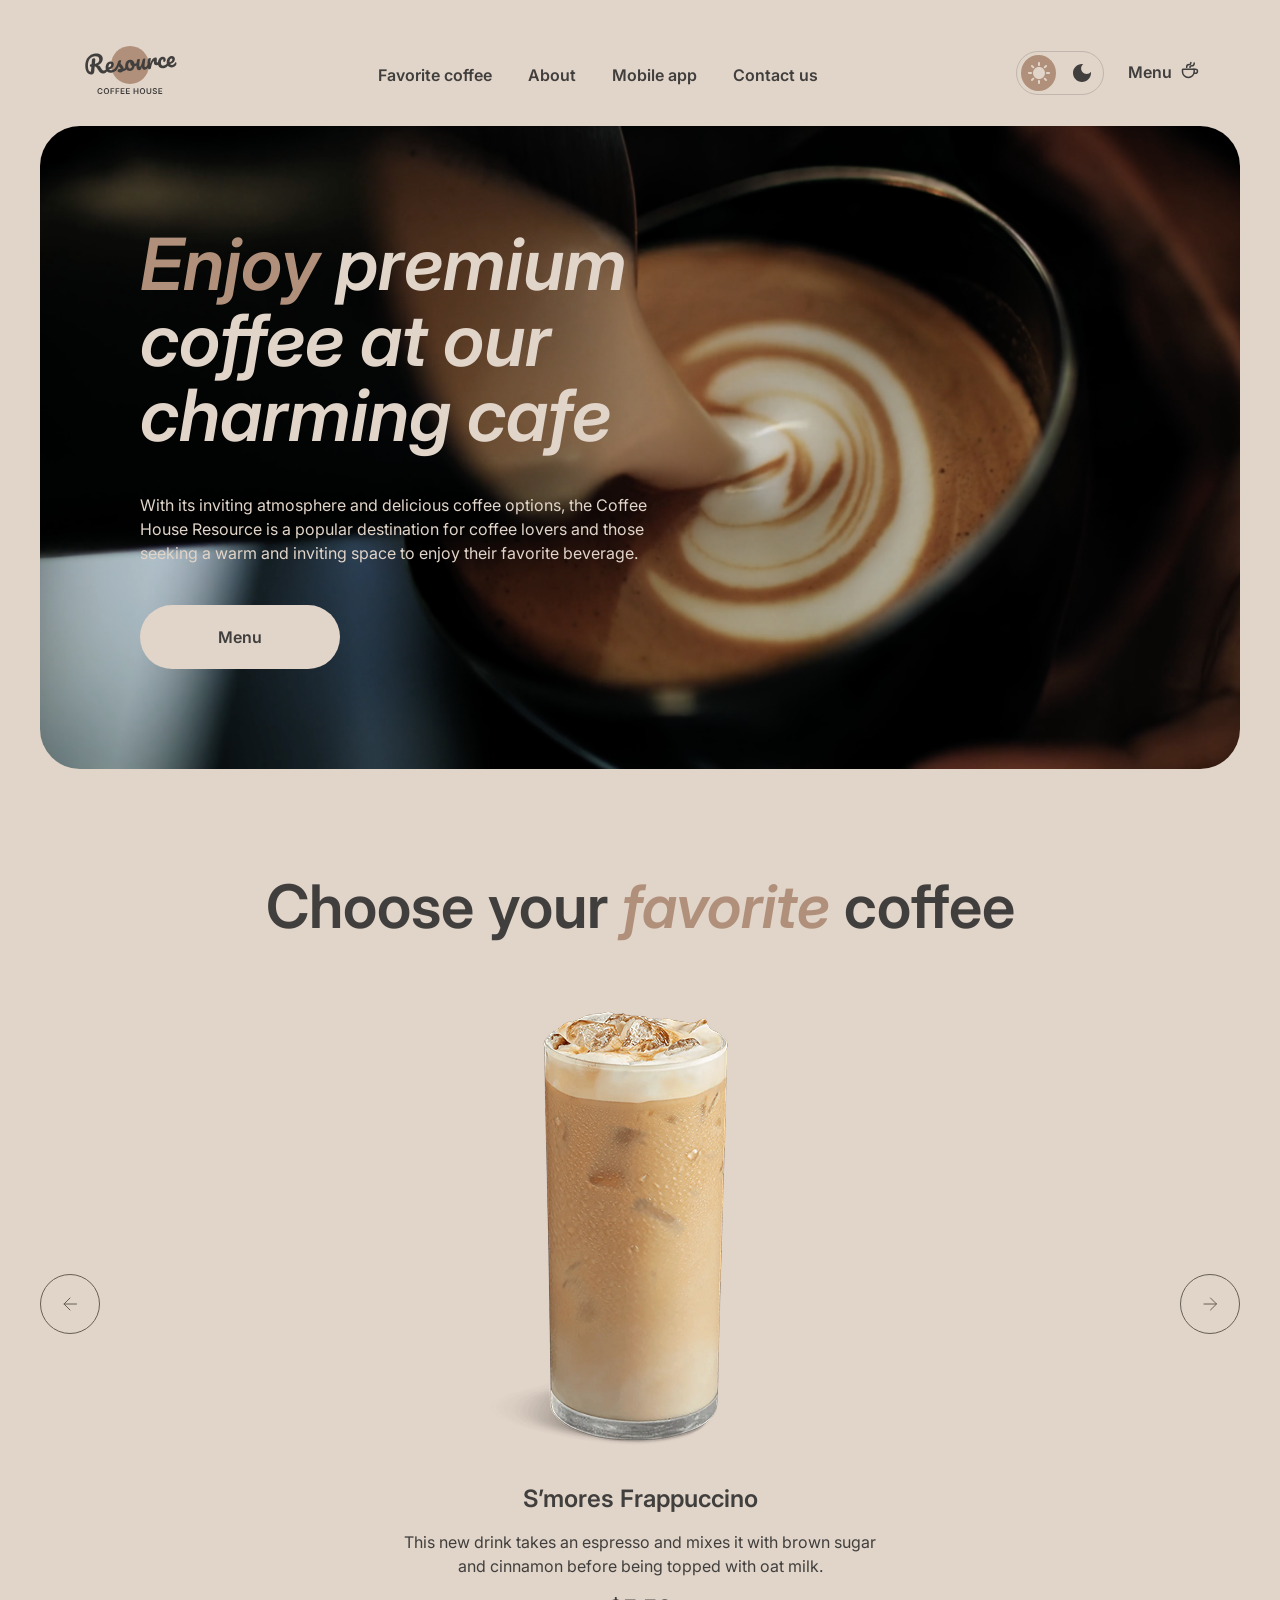
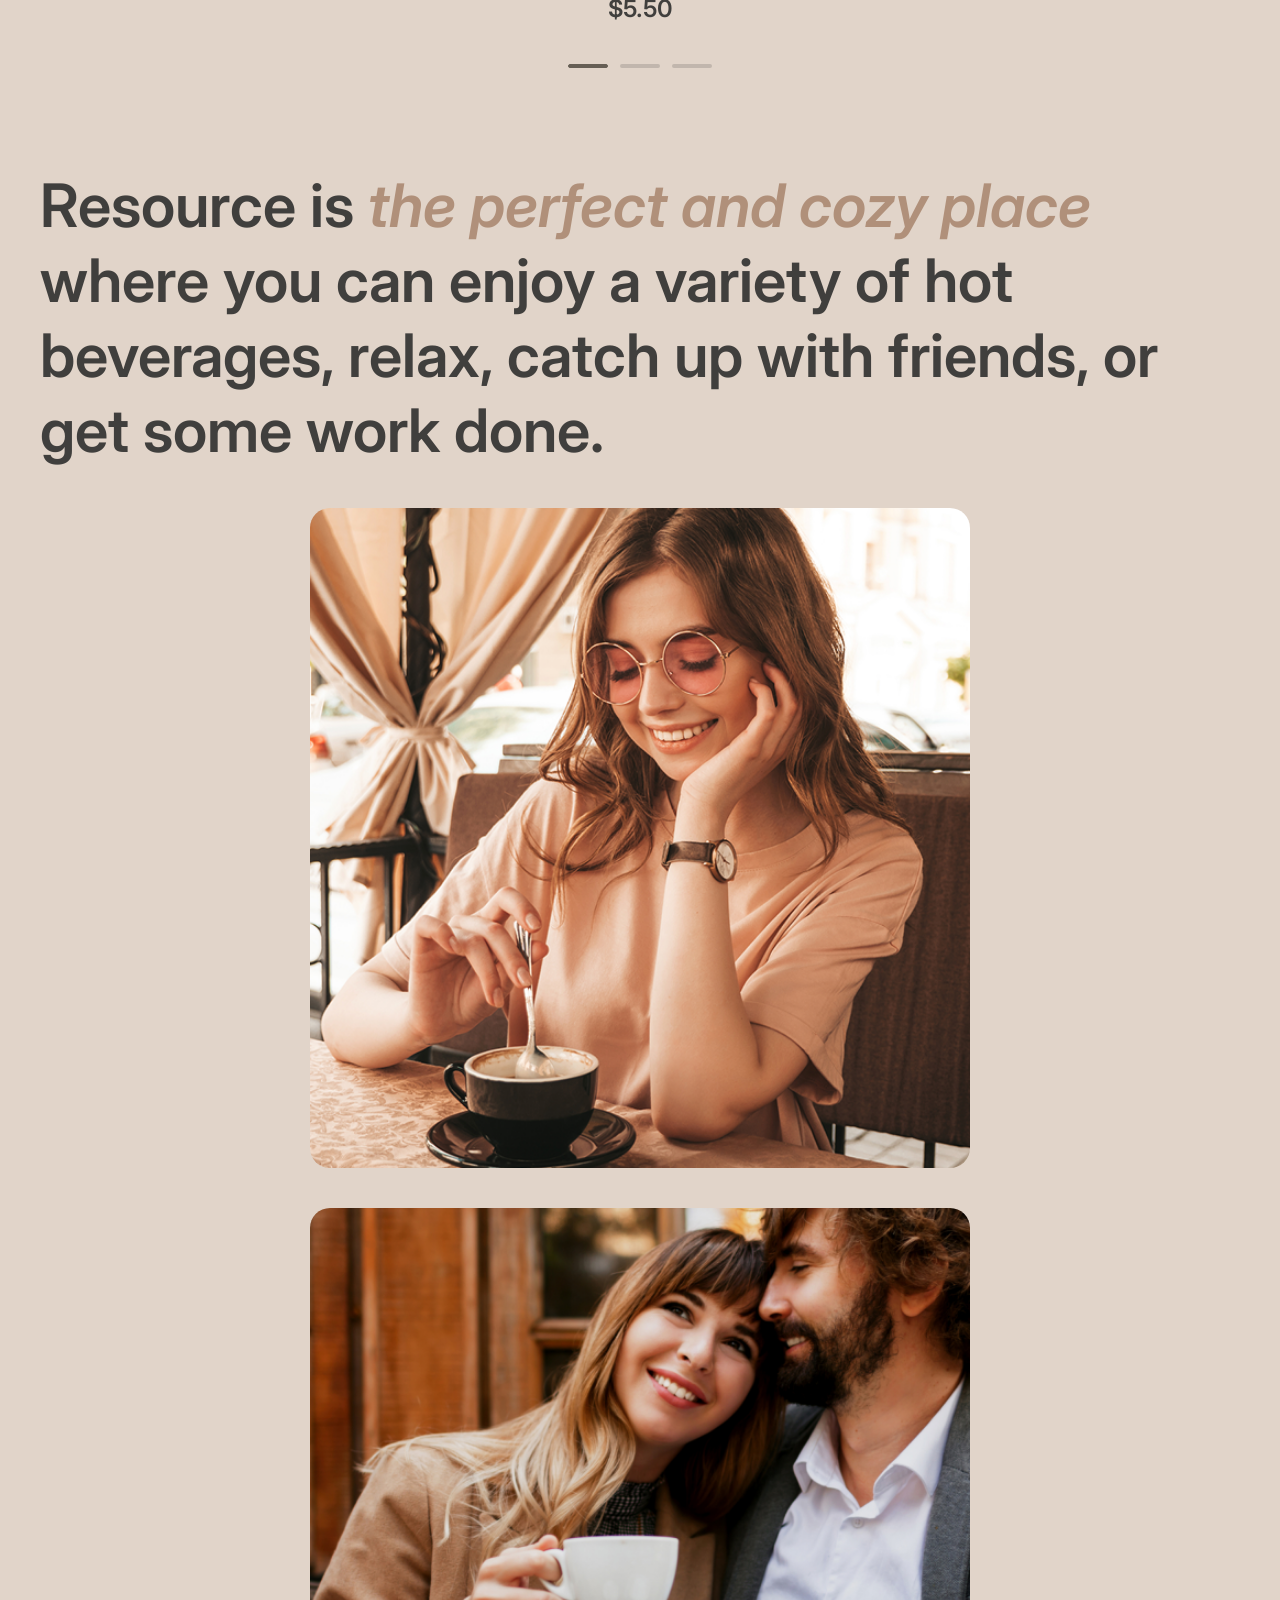
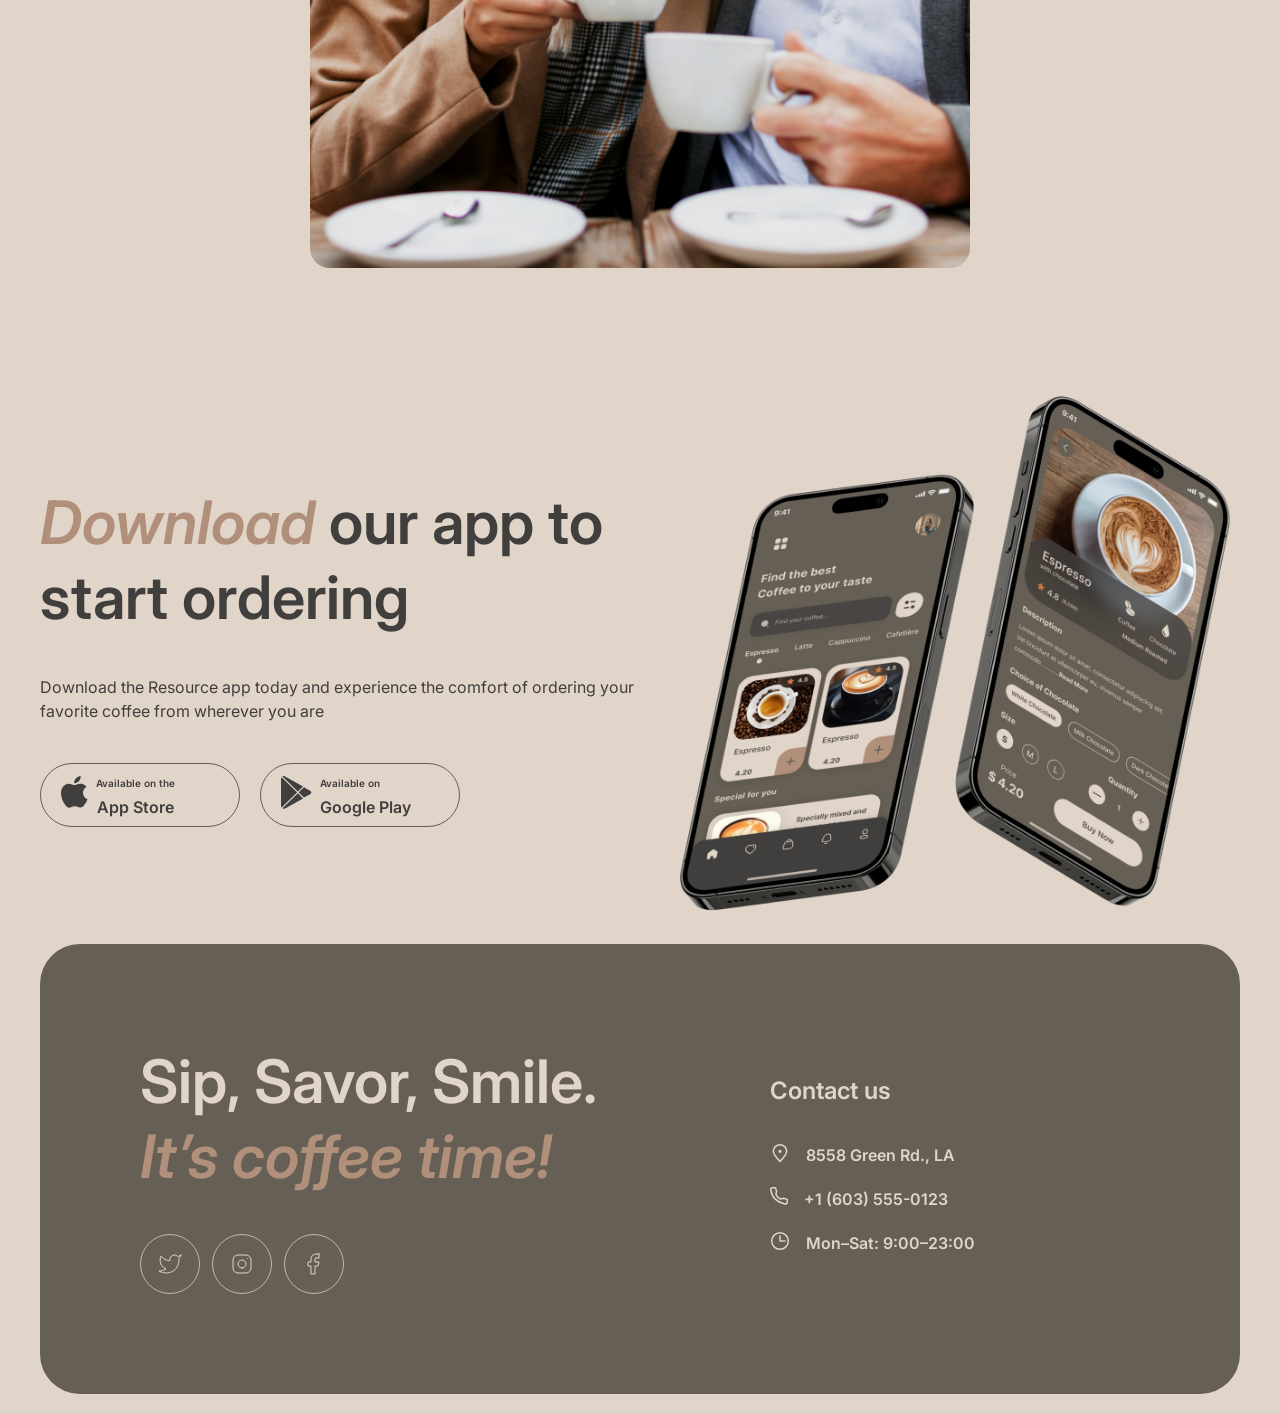
==== index.html @ 5a1ca6c8 "feat: add adaptive and burger" ====
<!doctype html>
<html lang="en" data-theme="light">
  <head>
    <meta charset="UTF-8" />
    <meta name="viewport" content="width=device-width, initial-scale=1.0" />
    <link rel="icon" href="./favicon.ico" type="image/x-icon" />
    <link rel="stylesheet" href="./style.css" />
    <link rel="preconnect" href="https://fonts.googleapis.com" />
    <link rel="preconnect" href="https://fonts.gstatic.com" crossorigin />
    <link
      href="https://fonts.googleapis.com/css2?family=Inter:ital,opsz,wght@0,14..32,100..900;1,14..32,100..900&family=Manrope:wght@200..800&display=swap"
      rel="stylesheet" />
    <title>Coffee house</title>
  </head>
  <body>
    <div class="container">
      <header class="header">
        <a class="logo" href="#">
          <svg
            width="100"
            height="60"
            viewBox="0 0 100 60"
            fill="none"
            xmlns="http://www.w3.org/2000/svg">
            <path
              d="M69 25C69 35.4934 60.4934 44 50 44C39.5066 44 31 35.4934 31 25C31 14.5066 39.5066 6 50 6C60.4934 6 69 14.5066 69 25Z"
              fill="#B0907A" />
            <path
              class="logo-text"
              d="M95.6784 22.2913C95.8856 22.2732 96.0534 22.3548 96.1817 22.5364C96.326 22.7165 96.4127 22.9739 96.442 23.3086C96.4922 23.8824 96.4 24.3884 96.1652 24.8265C95.7789 25.5509 95.2359 26.1365 94.5362 26.5832C93.8524 27.0285 93.0084 27.295 92.0042 27.3829C90.4741 27.5168 89.2469 27.1664 88.3226 26.3318C87.3969 25.4812 86.8658 24.2749 86.7291 22.7129C86.6329 21.6131 86.7748 20.5727 87.1547 19.5919C87.5333 18.5951 88.1046 17.7822 88.8687 17.1532C89.6487 16.5229 90.5568 16.1623 91.5928 16.0717C92.5173 15.9908 93.2829 16.2049 93.8895 16.714C94.4948 17.2071 94.8386 17.9239 94.9209 18.8643C95.0171 19.9641 94.7016 20.9473 93.9743 21.814C93.2617 22.6633 91.9772 23.4021 90.1208 24.0303C90.5675 24.73 91.2451 25.0401 92.1537 24.9606C92.8072 24.9035 93.3279 24.7053 93.7158 24.3662C94.1197 24.0257 94.5692 23.4725 95.0643 22.7064C95.2346 22.4506 95.4393 22.3122 95.6784 22.2913ZM91.3914 18.4503C90.8016 18.5019 90.3295 18.8885 89.9751 19.6102C89.6365 20.3304 89.5098 21.1767 89.5949 22.149L89.5991 22.1968C90.5199 21.8914 91.2318 21.4918 91.7347 20.9981C92.2376 20.5044 92.4632 19.9626 92.4117 19.3729C92.3852 19.0701 92.2766 18.8386 92.0859 18.6786C91.9098 18.5013 91.6783 18.4252 91.3914 18.4503Z"
              fill="#403F3D" />
            <path
              class="logo-text"
              d="M83.2976 28.1446C81.7356 28.2813 80.4779 27.9497 79.5245 27.1497C78.5857 26.3324 78.0529 25.1985 77.926 23.7481C77.813 22.457 77.969 21.303 78.394 20.2861C78.819 19.2692 79.4149 18.4622 80.1818 17.8651C80.9487 17.268 81.7784 16.9304 82.671 16.8523C83.5477 16.7756 84.2481 16.9793 84.7723 17.4635C85.311 17.9303 85.6159 18.5702 85.6871 19.383C85.7456 20.0525 85.6437 20.6316 85.3813 21.1203C85.1348 21.6076 84.7725 21.8722 84.2944 21.9141C83.9915 21.9406 83.7382 21.8904 83.5344 21.7637C83.3465 21.6356 83.2414 21.444 83.2191 21.189C83.2093 21.0774 83.2141 20.9485 83.2334 20.8023C83.2527 20.6561 83.2676 20.5504 83.278 20.4852C83.3367 20.2392 83.357 20.0125 83.3389 19.8053C83.3208 19.5981 83.2511 19.4436 83.1297 19.3418C83.0243 19.2386 82.876 19.1953 82.6847 19.2121C82.3181 19.2441 81.9901 19.4415 81.7006 19.8041C81.4097 20.1508 81.193 20.6114 81.0506 21.186C80.9081 21.7606 80.8661 22.3826 80.9247 23.0521C81.0865 24.901 81.9723 25.7551 83.5821 25.6142C84.2356 25.557 84.9181 25.2805 85.6296 24.7846C86.3556 24.2714 87.0469 23.5444 87.7034 22.6036C87.8752 22.3637 88.0806 22.2333 88.3197 22.2124C88.5269 22.1942 88.6946 22.2759 88.8229 22.4574C88.9672 22.6375 89.054 22.895 89.0832 23.2297C89.1362 23.8354 89.028 24.3427 88.7587 24.7518C88.0904 25.7418 87.2526 26.5378 86.2452 27.1399C85.2524 27.7247 84.2699 28.0596 83.2976 28.1446Z"
              fill="#403F3D" />
            <path
              class="logo-text"
              d="M69.549 29.3476C68.9433 29.4006 68.485 29.1195 68.1742 28.5042C67.8794 27.8876 67.6706 26.8779 67.5479 25.4753C67.3666 23.4032 67.4892 21.4089 67.9158 19.4924C68.0188 19.0177 68.2207 18.6627 68.5213 18.4276C68.8365 18.1752 69.289 18.0232 69.8787 17.9716C70.1975 17.9437 70.4242 17.964 70.5586 18.0326C70.6931 18.1011 70.7701 18.2469 70.7897 18.4701C70.812 18.7251 70.7426 19.3094 70.5816 20.2229C70.478 20.8744 70.3993 21.4434 70.3455 21.93C70.2917 22.4165 70.2636 23.0132 70.2612 23.7201C70.6673 22.3033 71.1594 21.136 71.7376 20.2181C72.3158 19.3002 72.8997 18.6308 73.4892 18.2098C74.0947 17.7874 74.6605 17.5532 75.1865 17.5072C76.2225 17.4166 76.7858 17.8893 76.8765 18.9253C76.8946 19.1325 76.8668 19.6409 76.7931 20.4504C76.7214 21.0991 76.6925 21.5032 76.7064 21.6626C76.7552 22.2204 76.9789 22.4819 77.3773 22.4471C77.8236 22.408 78.3668 22.0072 79.0067 21.2445C79.1958 21.0191 79.4019 20.8967 79.6251 20.8772C79.8323 20.8591 80 20.9408 80.1283 21.1223C80.2712 21.2864 80.3559 21.5199 80.3824 21.8228C80.434 22.4125 80.315 22.8887 80.0255 23.2513C79.6197 23.7526 79.1285 24.1971 78.5521 24.5848C77.9903 24.9552 77.3746 25.1697 76.7052 25.2282C75.8604 25.3021 75.196 25.1434 74.7121 24.7521C74.2441 24.3594 73.978 23.7965 73.9139 23.0633C73.8929 22.8242 73.8959 22.583 73.9228 22.3397C73.9268 22.0182 73.9239 21.8016 73.9142 21.69C73.8919 21.435 73.793 21.3151 73.6177 21.3305C73.3786 21.3514 73.0836 21.6503 72.7325 22.2271C72.396 22.7865 72.0748 23.5213 71.7689 24.4314C71.4631 25.3415 71.2332 26.2932 71.0791 27.2864C70.9694 28.0509 70.8068 28.5791 70.5914 28.8709C70.3906 29.1455 70.0431 29.3044 69.549 29.3476Z"
              fill="#403F3D" />
            <path
              class="logo-text"
              d="M59.2462 30.2488C58.5289 30.3116 57.9106 30.0364 57.3912 29.4233C56.8863 28.7929 56.5906 27.9836 56.5042 26.9954C56.3996 25.8 56.3838 24.7012 56.4567 23.699C56.5282 22.6809 56.6985 21.5979 56.9675 20.4501C57.085 19.958 57.2782 19.5958 57.547 19.3635C57.8157 19.1312 58.2609 18.9878 58.8826 18.9334C59.2332 18.9028 59.4772 18.9376 59.6145 19.038C59.7677 19.1371 59.8541 19.2981 59.8736 19.5213C59.8847 19.6488 59.8347 20.0868 59.7235 20.8354C59.6157 21.4391 59.5349 21.9842 59.4811 22.4707C59.3088 24.1722 59.247 25.3019 59.2958 25.8598C59.3251 26.1945 59.3859 26.4301 59.4781 26.5666C59.569 26.6871 59.7021 26.7397 59.8774 26.7244C60.1165 26.7035 60.3904 26.4386 60.6993 25.9297C61.024 25.4195 61.3431 24.6608 61.6565 23.6536C61.9859 22.6451 62.2798 21.4148 62.5382 19.9627C62.6239 19.4734 62.7852 19.114 63.0221 18.8845C63.2749 18.6535 63.6643 18.5151 64.1903 18.4691C64.5569 18.437 64.8161 18.4625 64.9679 18.5456C65.1184 18.6127 65.204 18.7658 65.2249 19.0049C65.2598 19.4034 65.1561 20.5127 64.9138 22.3327C64.646 24.412 64.533 25.6907 64.5748 26.1688C64.6013 26.4717 64.686 26.7052 64.8289 26.8694C64.9703 27.0176 65.1447 27.0827 65.3519 27.0645C65.6706 27.0366 66.0285 26.8126 66.4254 26.3924C66.8368 25.9549 67.3708 25.2657 68.0273 24.3249C68.199 24.0851 68.4044 23.9547 68.6435 23.9337C68.8507 23.9156 69.0185 23.9973 69.1468 24.1788C69.291 24.3589 69.3778 24.6163 69.4071 24.9511C69.4629 25.5886 69.3547 26.096 69.0825 26.4731C68.471 27.3779 67.7905 28.1361 67.041 28.7477C66.3074 29.358 65.4385 29.707 64.4343 29.7949C63.6693 29.8618 63.0776 29.6165 62.6594 29.0588C62.2572 28.4997 62.0093 27.6862 61.9159 26.6183C61.7398 27.7259 61.4065 28.5982 60.9162 29.2354C60.4245 29.8566 59.8678 30.1944 59.2462 30.2488Z"
              fill="#403F3D" />
            <path
              class="logo-text"
              d="M57.5606 22.8796C57.7678 22.8614 57.9362 22.9511 58.0659 23.1485C58.1956 23.346 58.2744 23.6041 58.3023 23.9229C58.3692 24.688 58.1779 25.1625 57.7282 25.3463C56.8011 25.7647 55.7659 26.048 54.6225 26.1963C54.4367 27.5616 53.9332 28.6898 53.1117 29.5808C52.2888 30.4559 51.3115 30.9429 50.1799 31.0419C49.2235 31.1256 48.3824 30.9663 47.6566 30.564C46.9467 30.1603 46.383 29.5913 45.9654 28.8569C45.5478 28.1225 45.3 27.309 45.2219 26.4164C45.1159 25.205 45.2529 24.1089 45.6328 23.1281C46.0114 22.1313 46.5841 21.3343 47.351 20.7372C48.1165 20.1242 48.9933 19.7744 49.9816 19.688C51.1929 19.582 52.2022 19.9193 53.0093 20.6999C53.8309 21.4632 54.3592 22.453 54.5941 23.6691C55.339 23.5558 56.2177 23.3183 57.23 22.9567C57.3547 22.9136 57.4649 22.8879 57.5606 22.8796ZM50.1494 28.4908C50.6595 28.4462 51.0797 28.2007 51.41 27.7542C51.7563 27.3063 51.959 26.6863 52.0182 25.8941C51.4948 25.6026 51.0739 25.1977 50.7555 24.6795C50.4531 24.1599 50.2754 23.5972 50.2224 22.9916C50.2001 22.7365 50.2017 22.4794 50.2272 22.2202L50.1076 22.2307C49.4701 22.2864 48.9633 22.644 48.5873 23.3032C48.2259 23.9452 48.094 24.824 48.1916 25.9398C48.2683 26.8164 48.4942 27.4712 48.8694 27.9042C49.2605 28.3357 49.6872 28.5313 50.1494 28.4908Z"
              fill="#403F3D" />
            <path
              class="logo-text"
              d="M40.3103 32.4354C39.4815 32.508 38.8272 32.3725 38.3474 32.029C37.8836 31.6841 37.6307 31.2726 37.5889 30.7944C37.5527 30.38 37.6727 30.0081 37.9491 29.6787C38.2254 29.3494 38.6584 29.1589 39.2482 29.1073C39.4554 29.0892 39.6966 29.0922 39.9717 29.1163C40.2614 29.1231 40.4787 29.1282 40.6235 29.1316C40.5713 28.7185 40.4415 28.3364 40.2341 27.9851C40.0427 27.6325 39.8048 27.3 39.5205 26.9876C39.2348 26.6592 38.9692 26.3773 38.7237 26.1418C38.3119 27.1254 37.8861 27.9497 37.4464 28.6145C37.0226 29.278 36.5482 29.9137 36.0232 30.5218C35.7614 30.8338 35.4711 31.0038 35.1523 31.0316C34.8973 31.054 34.6824 30.9844 34.5077 30.823C34.3316 30.6457 34.2316 30.4216 34.2079 30.1506C34.1801 29.8318 34.2658 29.5272 34.4653 29.2367L34.7426 28.827C35.5244 27.6664 36.1078 26.7159 36.4928 25.9756C36.7233 25.4896 36.9884 24.8481 37.288 24.0509C37.5863 23.2379 37.8745 22.4016 38.1527 21.542C38.3942 20.8142 38.9931 20.4085 39.9494 20.3248C40.3957 20.2858 40.71 20.2984 40.8923 20.3628C41.0746 20.4271 41.1734 20.547 41.1888 20.7223C41.1971 20.8179 41.1785 20.9722 41.1329 21.1849C41.0873 21.3977 41.0177 21.6126 40.9243 21.8296C40.6876 22.4285 40.5867 22.9272 40.6215 23.3257C40.6424 23.5647 40.7451 23.8208 40.9296 24.0937C41.1301 24.3653 41.4244 24.7009 41.8127 25.1006C42.3814 25.7254 42.8141 26.2657 43.111 26.7216C43.4224 27.1601 43.6025 27.6583 43.6513 28.2162C43.6652 28.3756 43.6688 28.6001 43.662 28.8898C44.4166 28.5187 45.2626 27.6335 46.2003 26.2345C46.372 25.9946 46.5774 25.8642 46.8165 25.8433C47.0237 25.8252 47.1915 25.9069 47.3198 26.0884C47.464 26.2685 47.5508 26.5259 47.5801 26.8606C47.6331 27.4663 47.5249 27.9737 47.2555 28.3827C46.545 29.4407 45.8392 30.185 45.1381 30.6158C44.4515 31.0292 43.5756 31.2985 42.5105 31.4238C41.9204 32.0215 41.187 32.3587 40.3103 32.4354Z"
              fill="#403F3D" />
            <path
              class="logo-text"
              d="M36.6161 26.7357C36.8233 26.7175 36.9911 26.7992 37.1194 26.9807C37.2636 27.1608 37.3504 27.4183 37.3797 27.753C37.4355 28.3905 37.3273 28.8979 37.0551 29.2751C36.5281 30.0439 35.7492 30.7786 34.7183 31.4791C33.7034 32.1782 32.5823 32.5815 31.355 32.6888C29.6814 32.8353 28.3426 32.4947 27.3386 31.667C26.3347 30.8394 25.7637 29.6365 25.6256 28.0586C25.5294 26.9588 25.6713 25.9185 26.0512 24.9376C26.4298 23.9408 27.0011 23.1279 27.7652 22.4989C28.5452 21.8686 29.4533 21.508 30.4893 21.4174C31.4138 21.3365 32.1793 21.5506 32.786 22.0597C33.3913 22.5528 33.7351 23.2696 33.8173 24.21C33.9136 25.3098 33.5981 26.293 32.8708 27.1597C32.1581 28.009 30.8816 28.7471 29.0412 29.3739C29.5039 30.0722 30.293 30.3726 31.4088 30.275C32.126 30.2122 32.9173 29.894 33.7826 29.3204C34.6625 28.7295 35.4016 27.9983 35.9999 27.1269C36.1716 26.887 36.377 26.7566 36.6161 26.7357ZM30.2878 23.796C29.6981 23.8476 29.226 24.2342 28.8715 24.9559C28.533 25.6761 28.4063 26.5224 28.4914 27.4947L28.4955 27.5425C29.4164 27.2371 30.1283 26.8375 30.6312 26.3438C31.1341 25.8501 31.3597 25.3083 31.3081 24.7186C31.2816 24.4158 31.1731 24.1843 30.9824 24.0243C30.8063 23.847 30.5747 23.7709 30.2878 23.796Z"
              fill="#403F3D" />
            <path
              class="logo-text"
              d="M27.6906 27.5167C27.8978 27.4986 28.0656 27.5803 28.1939 27.7618C28.3382 27.9419 28.4249 28.1993 28.4542 28.5341C28.5086 29.1557 28.4004 29.6631 28.1296 30.0561C27.4454 31.0476 26.7351 31.8324 25.9987 32.4108C25.261 32.9733 24.3581 33.3012 23.2902 33.3946C22.2541 33.4853 21.3451 33.2837 20.5631 32.79C19.797 32.2949 19.028 31.3985 18.256 30.1009C17.6351 29.063 17.151 28.3023 16.8035 27.8188C16.4547 27.3193 16.119 26.9712 15.7967 26.7745C15.4903 26.5765 15.1198 26.4724 14.6852 26.4622C14.6508 26.8025 14.5595 27.8705 14.4114 29.6663C14.3537 30.4744 14.3165 30.9675 14.3 31.1456C14.2256 32.1319 13.9724 32.9089 13.5402 33.4767C13.1067 34.0286 12.4038 34.3471 11.4315 34.4321C10.3636 34.5256 9.38799 34.2977 8.50477 33.7486C7.63609 33.1822 6.9298 32.3606 6.38589 31.2839C5.84059 30.1913 5.50518 28.9277 5.37968 27.4932C5.1454 24.8154 5.40544 22.4638 6.15978 20.4383C6.93006 18.4115 8.10738 16.8148 9.69174 15.6483C11.2906 14.4644 13.1899 13.7763 15.3895 13.5838C16.9196 13.45 18.223 13.5688 19.2994 13.9404C20.3759 14.312 21.1968 14.8826 21.762 15.6523C22.3432 16.4206 22.6784 17.3148 22.7676 18.3349C22.8457 19.2275 22.7073 20.1229 22.3522 21.0213C22.0117 21.9023 21.4476 22.7066 20.66 23.434C19.8724 24.1614 18.8869 24.7375 17.7034 25.1622C18.4866 25.3025 19.1057 25.5856 19.5605 26.0116C20.0154 26.4376 20.4891 27.0787 20.9816 27.9351C21.5115 28.8524 22.0112 29.5153 22.4806 29.924C22.966 30.3312 23.4955 30.5098 24.0693 30.4596C24.5794 30.4149 25.0509 30.205 25.4838 29.8299C25.9154 29.4388 26.4456 28.7981 27.0744 27.9079C27.2461 27.6681 27.4515 27.5377 27.6906 27.5167ZM11.3837 26.727C10.8418 26.7744 10.4561 26.6797 10.2266 26.4428C10.013 26.2045 9.89225 25.9259 9.86436 25.6071C9.8309 25.2246 9.92394 24.9113 10.1435 24.6672C10.379 24.4218 10.6562 24.2851 10.9749 24.2572L11.5727 24.2049C11.691 22.6206 11.8123 21.2528 11.9364 20.1016C12.053 19.0474 12.6771 18.4708 13.8088 18.3718C14.7173 18.2923 15.2071 18.659 15.2782 19.4719C15.2936 19.6473 15.2975 19.7835 15.2899 19.8805L14.9199 23.9121C15.7764 23.789 16.5393 23.5134 17.2085 23.0855C17.8937 22.6561 18.4149 22.0966 18.7722 21.4068C19.1454 20.7156 19.2957 19.9556 19.2232 19.1268C19.1353 18.1226 18.7236 17.3636 17.988 16.8498C17.2524 16.3359 16.2232 16.1369 14.9002 16.2526C13.3382 16.3893 12.0016 16.8997 10.8904 17.7839C9.79381 18.6508 8.98568 19.8779 8.46605 21.4653C7.94503 23.0366 7.78003 24.9142 7.97108 27.0978C8.06033 28.1179 8.24063 28.9855 8.51198 29.7006C8.78334 30.4157 9.08648 30.9432 9.42139 31.2834C9.75631 31.6235 10.0592 31.7817 10.3302 31.7579C10.5374 31.7398 10.6957 31.6216 10.8051 31.4032C10.9304 31.1834 11.0127 30.839 11.052 30.3698L11.3837 26.727Z"
              fill="#403F3D" />
            <path
              class="logo-text"
              d="M78.4023 54.0001V48.1819H82.1864V49.0654H79.4563V50.645H81.9904V51.5285H79.4563V53.1165H82.2092V54.0001H78.4023Z"
              fill="#403F3D" />
            <path
              class="logo-text"
              d="M75.9698 49.7813C75.9433 49.5332 75.8316 49.34 75.6346 49.2017C75.4395 49.0635 75.1857 48.9943 74.8732 48.9943C74.6535 48.9943 74.4651 49.0275 74.3079 49.0938C74.1507 49.1601 74.0304 49.25 73.9471 49.3637C73.8638 49.4773 73.8211 49.607 73.8192 49.7529C73.8192 49.8741 73.8467 49.9792 73.9016 50.0682C73.9585 50.1572 74.0352 50.233 74.1317 50.2955C74.2283 50.3561 74.3353 50.4072 74.4528 50.4489C74.5702 50.4906 74.6886 50.5256 74.8079 50.554L75.3533 50.6904C75.573 50.7415 75.7842 50.8106 75.9869 50.8977C76.1914 50.9849 76.3742 51.0947 76.5352 51.2273C76.698 51.3599 76.8268 51.5199 76.9215 51.7074C77.0162 51.8949 77.0636 52.1146 77.0636 52.3665C77.0636 52.7074 76.9764 53.0076 76.8022 53.2671C76.628 53.5246 76.3761 53.7263 76.0465 53.8722C75.7189 54.0161 75.3221 54.0881 74.8562 54.0881C74.4035 54.0881 74.0105 54.018 73.6772 53.8779C73.3458 53.7377 73.0863 53.5332 72.8988 53.2642C72.7132 52.9953 72.6128 52.6676 72.5977 52.2813H73.6346C73.6497 52.4839 73.7122 52.6525 73.8221 52.787C73.9319 52.9214 74.0749 53.0218 74.2511 53.0881C74.4291 53.1544 74.628 53.1875 74.8477 53.1875C75.0768 53.1875 75.2776 53.1534 75.4499 53.0852C75.6242 53.0152 75.7605 52.9186 75.859 52.7955C75.9575 52.6705 76.0077 52.5246 76.0096 52.358C76.0077 52.2065 75.9632 52.0815 75.8761 51.983C75.7889 51.8826 75.6668 51.7993 75.5096 51.733C75.3543 51.6648 75.1725 51.6042 74.9641 51.5512L74.3022 51.3807C73.823 51.2576 73.4442 51.071 73.1658 50.821C72.8893 50.5692 72.7511 50.2349 72.7511 49.8182C72.7511 49.4754 72.8439 49.1752 73.0295 48.9176C73.217 48.6601 73.4717 48.4602 73.7937 48.3182C74.1156 48.1743 74.4802 48.1023 74.8874 48.1023C75.3003 48.1023 75.6621 48.1743 75.9727 48.3182C76.2852 48.4602 76.5304 48.6582 76.7085 48.912C76.8865 49.1638 76.9783 49.4536 76.984 49.7813H75.9698Z"
              fill="#403F3D" />
            <path
              class="logo-text"
              d="M70.2086 48.1819H71.2626V51.983C71.2626 52.3997 71.1641 52.7662 70.9672 53.0825C70.7721 53.3987 70.4975 53.6459 70.1433 53.8239C69.7891 54.0001 69.3753 54.0881 68.9018 54.0881C68.4264 54.0881 68.0117 54.0001 67.6575 53.8239C67.3033 53.6459 67.0287 53.3987 66.8336 53.0825C66.6386 52.7662 66.541 52.3997 66.541 51.983V48.1819H67.595V51.895C67.595 52.1374 67.648 52.3533 67.7541 52.5427C67.862 52.7321 68.0136 52.8807 68.2086 52.9887C68.4037 53.0948 68.6348 53.1478 68.9018 53.1478C69.1689 53.1478 69.3999 53.0948 69.595 52.9887C69.792 52.8807 69.9435 52.7321 70.0495 52.5427C70.1556 52.3533 70.2086 52.1374 70.2086 51.895V48.1819Z"
              fill="#403F3D" />
            <path
              class="logo-text"
              d="M65.1435 51.0909C65.1435 51.7178 65.026 52.2548 64.7912 52.7017C64.5582 53.1468 64.2401 53.4877 63.8366 53.7245C63.4351 53.9612 62.9796 54.0796 62.4702 54.0796C61.9607 54.0796 61.5043 53.9612 61.1009 53.7245C60.6993 53.4858 60.3812 53.144 60.1463 52.6989C59.9134 52.2519 59.7969 51.7159 59.7969 51.0909C59.7969 50.464 59.9134 49.9281 60.1463 49.483C60.3812 49.036 60.6993 48.6942 61.1009 48.4574C61.5043 48.2207 61.9607 48.1023 62.4702 48.1023C62.9796 48.1023 63.4351 48.2207 63.8366 48.4574C64.2401 48.6942 64.5582 49.036 64.7912 49.483C65.026 49.9281 65.1435 50.464 65.1435 51.0909ZM64.0838 51.0909C64.0838 50.6496 64.0147 50.2775 63.8764 49.9745C63.7401 49.6695 63.5507 49.4394 63.3082 49.2841C63.0658 49.1269 62.7865 49.0483 62.4702 49.0483C62.1539 49.0483 61.8745 49.1269 61.6321 49.2841C61.3897 49.4394 61.1993 49.6695 61.0611 49.9745C60.9247 50.2775 60.8565 50.6496 60.8565 51.0909C60.8565 51.5322 60.9247 51.9053 61.0611 52.2102C61.1993 52.5133 61.3897 52.7434 61.6321 52.9006C61.8745 53.0559 62.1539 53.1335 62.4702 53.1335C62.7865 53.1335 63.0658 53.0559 63.3082 52.9006C63.5507 52.7434 63.7401 52.5133 63.8764 52.2102C64.0147 51.9053 64.0838 51.5322 64.0838 51.0909Z"
              fill="#403F3D" />
            <path
              class="logo-text"
              d="M53.5918 54.0001V48.1819H54.6458V50.645H57.3418V48.1819H58.3986V54.0001H57.3418V51.5285H54.6458V54.0001H53.5918Z"
              fill="#403F3D" />
            <path
              class="logo-text"
              d="M45.9492 54.0001V48.1819H49.7333V49.0654H47.0032V50.645H49.5373V51.5285H47.0032V53.1165H49.756V54.0001H45.9492Z"
              fill="#403F3D" />
            <path
              class="logo-text"
              d="M40.6895 54.0001V48.1819H44.4735V49.0654H41.7434V50.645H44.2775V51.5285H41.7434V53.1165H44.4963V54.0001H40.6895Z"
              fill="#403F3D" />
            <path
              class="logo-text"
              d="M35.6016 54.0001V48.1819H39.3288V49.0654H36.6555V50.645H39.0732V51.5285H36.6555V54.0001H35.6016Z"
              fill="#403F3D" />
            <path
              class="logo-text"
              d="M30.5137 54.0001V48.1819H34.2409V49.0654H31.5676V50.645H33.9853V51.5285H31.5676V54.0001H30.5137Z"
              fill="#403F3D" />
            <path
              class="logo-text"
              d="M29.1181 51.0909C29.1181 51.7178 29.0007 52.2548 28.7658 52.7017C28.5328 53.1468 28.2147 53.4877 27.8113 53.7245C27.4097 53.9612 26.9542 54.0796 26.4448 54.0796C25.9353 54.0796 25.4789 53.9612 25.0755 53.7245C24.6739 53.4858 24.3558 53.144 24.1209 52.6989C23.888 52.2519 23.7715 51.7159 23.7715 51.0909C23.7715 50.464 23.888 49.9281 24.1209 49.483C24.3558 49.036 24.6739 48.6942 25.0755 48.4574C25.4789 48.2207 25.9353 48.1023 26.4448 48.1023C26.9542 48.1023 27.4097 48.2207 27.8113 48.4574C28.2147 48.6942 28.5328 49.036 28.7658 49.483C29.0007 49.9281 29.1181 50.464 29.1181 51.0909ZM28.0584 51.0909C28.0584 50.6496 27.9893 50.2775 27.851 49.9745C27.7147 49.6695 27.5253 49.4394 27.2828 49.2841C27.0404 49.1269 26.7611 49.0483 26.4448 49.0483C26.1285 49.0483 25.8491 49.1269 25.6067 49.2841C25.3643 49.4394 25.1739 49.6695 25.0357 49.9745C24.8993 50.2775 24.8311 50.6496 24.8311 51.0909C24.8311 51.5322 24.8993 51.9053 25.0357 52.2102C25.1739 52.5133 25.3643 52.7434 25.6067 52.9006C25.8491 53.0559 26.1285 53.1335 26.4448 53.1335C26.7611 53.1335 27.0404 53.0559 27.2828 52.9006C27.5253 52.7434 27.7147 52.5133 27.851 52.2102C27.9893 51.9053 28.0584 51.5322 28.0584 51.0909Z"
              fill="#403F3D" />
            <path
              class="logo-text"
              d="M22.5536 50.1449H21.4911C21.4608 49.9707 21.4049 49.8163 21.3235 49.6818C21.2421 49.5455 21.1407 49.4299 21.0195 49.3352C20.8983 49.2406 20.7601 49.1695 20.6048 49.1222C20.4513 49.0729 20.2856 49.0483 20.1076 49.0483C19.7913 49.0483 19.511 49.1279 19.2667 49.287C19.0224 49.4442 18.8311 49.6752 18.6928 49.9801C18.5546 50.2832 18.4854 50.6534 18.4854 51.0909C18.4854 51.536 18.5546 51.911 18.6928 52.2159C18.833 52.519 19.0243 52.7481 19.2667 52.9034C19.511 53.0568 19.7904 53.1335 20.1048 53.1335C20.279 53.1335 20.4419 53.1108 20.5934 53.0654C20.7468 53.018 20.8841 52.9489 21.0053 52.858C21.1284 52.7671 21.2317 52.6553 21.315 52.5227C21.4002 52.3902 21.4589 52.2387 21.4911 52.0682L22.5536 52.0739C22.5138 52.3504 22.4277 52.6099 22.2951 52.8523C22.1644 53.0947 21.993 53.3087 21.7809 53.4943C21.5688 53.6781 21.3207 53.822 21.0366 53.9262C20.7525 54.0284 20.4371 54.0796 20.0906 54.0796C19.5792 54.0796 19.1228 53.9612 18.7212 53.7245C18.3197 53.4877 18.0034 53.1459 17.7724 52.6989C17.5413 52.2519 17.4258 51.7159 17.4258 51.0909C17.4258 50.464 17.5423 49.9281 17.7752 49.483C18.0082 49.036 18.3254 48.6942 18.7269 48.4574C19.1284 48.2207 19.583 48.1023 20.0906 48.1023C20.4144 48.1023 20.7156 48.1477 20.994 48.2387C21.2724 48.3296 21.5205 48.4631 21.7383 48.6392C21.9561 48.8135 22.1351 49.0275 22.2752 49.2813C22.4173 49.5332 22.5101 49.821 22.5536 50.1449Z"
              fill="#403F3D" />
          </svg>
        </a>
        <nav class="nav">
          <ul class="nav-list">
            <li class="nav-item">
              <a href="#favorite" class="nav-link">Favorite coffee</a>
            </li>
            <li class="nav-item">
              <a href="#about" class="nav-link">About</a>
            </li>
            <li class="nav-item">
              <a href="#mobile" class="nav-link">Mobile app</a>
            </li>
            <li class="nav-item">
              <a href="#contact" class="nav-link">Contact us</a>
            </li>
          </ul>
        </nav>
        <div class="header-actions">
          <div class="theme">
            <div class="theme-icon theme-light active">
              <svg
                width="22"
                height="22"
                viewBox="0 0 22 22"
                fill="none"
                xmlns="http://www.w3.org/2000/svg">
                <path
                  d="M10 3V1C10 0.45 10.45 0 11 0C11.55 0 12 0.45 12 1V3C12 3.55 11.55 4 11 4C10.45 4 10 3.55 10 3ZM17.36 6.05L18.77 4.63C19.16 4.24 19.16 3.61 18.77 3.22C18.38 2.83 17.75 2.83 17.36 3.22L15.95 4.64C15.56 5.03 15.56 5.66 15.95 6.05C16.34 6.44 16.97 6.44 17.36 6.05ZM21 10H19C18.45 10 18 10.45 18 11C18 11.55 18.45 12 19 12H21C21.55 12 22 11.55 22 11C22 10.45 21.55 10 21 10ZM11 18C10.45 18 10 18.45 10 19V21C10 21.55 10.45 22 11 22C11.55 22 12 21.55 12 21V19C12 18.45 11.55 18 11 18ZM4.64 6.05L3.22 4.64C2.83 4.25 2.83 3.61 3.22 3.23C3.61 2.85 4.25 2.84 4.63 3.23L6.04 4.64C6.43 5.03 6.43 5.67 6.04 6.05C5.65 6.43 5.02 6.44 4.64 6.05ZM15.95 15.95C15.56 16.34 15.56 16.98 15.95 17.36L17.36 18.77C17.75 19.16 18.39 19.16 18.77 18.77C19.16 18.38 19.16 17.74 18.77 17.36L17.36 15.95C16.98 15.56 16.34 15.56 15.95 15.95ZM1 12H3C3.55 12 4 11.55 4 11C4 10.45 3.55 10 3 10H1C0.45 10 0 10.45 0 11C0 11.55 0.45 12 1 12ZM4.64 18.78L6.05 17.37C6.44 16.98 6.44 16.34 6.05 15.96C5.66 15.58 5.02 15.57 4.64 15.96L3.23 17.37C2.84 17.76 2.84 18.4 3.23 18.78C3.61 19.17 4.25 19.17 4.64 18.78ZM11 5C7.69 5 5 7.69 5 11C5 14.31 7.69 17 11 17C14.31 17 17 14.31 17 11C17 7.69 14.31 5 11 5Z"
                  fill="#E1D4C9" />
              </svg>
            </div>
            <div class="theme-icon theme-dark">
              <svg
                width="18"
                height="18"
                viewBox="0 0 18 18"
                fill="none"
                xmlns="http://www.w3.org/2000/svg">
                <path
                  d="M9 0C4.03 0 0 4.03 0 9C0 13.97 4.03 18 9 18C13.97 18 18 13.97 18 9C18 8.54 17.96 8.08 17.9 7.64C16.92 9.01 15.32 9.9 13.5 9.9C10.52 9.9 8.1 7.48 8.1 4.5C8.1 2.69 8.99 1.08 10.36 0.0999999C9.92 0.0399999 9.46 0 9 0Z"
                  fill="#403F3D" />
              </svg>
            </div>
          </div>
          <a href="./menu.html" class="menu-link">
            <p>Menu</p>
            <svg
              class="menu-icon"
              width="20"
              height="20"
              viewBox="0 0 20 20"
              fill="none"
              xmlns="http://www.w3.org/2000/svg">
              <path
                d="M14.167 9.76667V11.6667C14.167 14.8883 11.5553 17.5 8.33366 17.5C5.112 17.5 2.50033 14.8883 2.50033 11.6667V9.76667C2.50033 9.4353 2.76896 9.16667 3.10033 9.16667H13.567C13.8984 9.16667 14.167 9.4353 14.167 9.76667Z"
                stroke="#403F3D"
                stroke-width="1.5"
                stroke-linecap="round"
                stroke-linejoin="round" />
              <path
                d="M10.0003 7.50008C10.0003 6.66675 10.5956 5.83341 11.786 5.83341C13.101 5.83341 14.167 4.76743 14.167 3.45246V2.91675"
                stroke="#403F3D"
                stroke-width="1.5"
                stroke-linecap="round"
                stroke-linejoin="round" />
              <path
                d="M6.66634 7.5V7.08333C6.66634 5.70262 7.78563 4.58333 9.16634 4.58333C10.0868 4.58333 10.833 3.83714 10.833 2.91667V2.5"
                stroke="#403F3D"
                stroke-width="1.5"
                stroke-linecap="round"
                stroke-linejoin="round" />
              <path
                d="M13.333 9.16675H15.4163C16.5669 9.16675 17.4997 10.0995 17.4997 11.2501C17.4997 12.4007 16.5669 13.3334 15.4163 13.3334H14.1663"
                stroke="#403F3D"
                stroke-width="1.5"
                stroke-linecap="round"
                stroke-linejoin="round" />
            </svg>
          </a>
          <div class="burger">
            <span class="burger-line"></span>
            <span class="burger-line"></span>
          </div>
        </div>
      </header>
      <main class="main">
        <section>
          <div class="hero-container">
            <div class="hero-info">
              <h1 class="hero-title">
                <span class="title-accent">Enjoy</span> premium coffee at our
                charming cafe
              </h1>
              <p class="hero-text">
                With its inviting atmosphere and delicious coffee options, the
                Coffee House Resource is a popular destination for coffee lovers
                and those seeking a warm and inviting space to enjoy their
                favorite beverage.
              </p>
              <a href="./menu.html" class="hero-button">
                <p>Menu</p>
                <svg
                  width="20"
                  height="20"
                  viewBox="0 0 20 20"
                  fill="none"
                  xmlns="http://www.w3.org/2000/svg">
                  <path
                    d="M14.166 9.76667V11.6667C14.166 14.8883 11.5543 17.5 8.33268 17.5C5.11102 17.5 2.49935 14.8883 2.49935 11.6667V9.76667C2.49935 9.4353 2.76798 9.16667 3.09935 9.16667H13.566C13.8974 9.16667 14.166 9.4353 14.166 9.76667Z"
                    stroke="#403F3D"
                    stroke-width="1.5"
                    stroke-linecap="round"
                    stroke-linejoin="round" />
                  <path
                    d="M9.99935 7.49996C9.99935 6.66663 10.5946 5.83329 11.7851 5.83329C13.1 5.83329 14.166 4.7673 14.166 3.45234V2.91663"
                    stroke="#403F3D"
                    stroke-width="1.5"
                    stroke-linecap="round"
                    stroke-linejoin="round" />
                  <path
                    d="M6.66732 7.5V7.08333C6.66732 5.70262 7.78661 4.58333 9.16732 4.58333C10.0878 4.58333 10.834 3.83714 10.834 2.91667V2.5"
                    stroke="#403F3D"
                    stroke-width="1.5"
                    stroke-linecap="round"
                    stroke-linejoin="round" />
                  <path
                    d="M13.334 9.16663H15.4173C16.5679 9.16663 17.5007 10.0994 17.5007 11.25C17.5007 12.4006 16.5679 13.3333 15.4173 13.3333H14.1673"
                    stroke="#403F3D"
                    stroke-width="1.5"
                    stroke-linecap="round"
                    stroke-linejoin="round" />
                </svg>
              </a>
            </div>
          </div>
        </section>
        <section class="section-favorite" id="favorite">
          <h2 class="section-title favorite-title">
            Choose your <span class="title-accent">favorite</span> coffee
          </h2>
          <div class="slider">
            <div class="slider-button slider-button_left">
              <svg
                width="24"
                height="24"
                viewBox="0 0 24 24"
                fill="none"
                xmlns="http://www.w3.org/2000/svg">
                <path
                  d="M18.5 12H6M12 18L6 12L12 6"
                  stroke="#403F3D"
                  stroke-linecap="round"
                  stroke-linejoin="round" />
              </svg>
            </div>
            <ul class="slider-list">
              <li class="slider-item">
                <img
                  src="./assets/images/coffee-slider-1.png"
                  alt=""
                  class="slider-image" />
                <div class="slider-content">
                  <p class="slider-content_title">S’mores Frappuccino</p>
                  <p class="slider-content_description">
                    This new drink takes an espresso and mixes it with brown
                    sugar and cinnamon before being topped with oat milk.
                  </p>
                  <p class="slider-content_price">$5.50</p>
                </div>
              </li>
            </ul>
            <div class="slider-button slider-button_right">
              <svg
                width="24"
                height="24"
                viewBox="0 0 24 24"
                fill="none"
                xmlns="http://www.w3.org/2000/svg">
                <path
                  d="M6 12H18.5M12.5 18L18.5 12L12.5 6"
                  stroke="#403F3D"
                  stroke-linecap="round"
                  stroke-linejoin="round" />
              </svg>
            </div>
          </div>
          <div class="slider-controls">
            <div class="controls-item active"></div>
            <div class="controls-item"></div>
            <div class="controls-item"></div>
          </div>
        </section>
        <section class="about" id="about">
          <h2 class="section-title">
            Resource is
            <span class="title-accent">the perfect and cozy place</span> where
            you can enjoy a variety of hot beverages, relax, catch up with
            friends, or get some work done.
          </h2>
          <div class="cards-container">
            <div class="cards-column">
              <div class="card card-1">
                <img
                  class="about-image"
                  src="./assets/images/about-1.png"
                  alt="girl with coffee" />
              </div>

              <div class="card card-2">
                <img
                  class="about-image"
                  src="./assets/images/about-2.png"
                  alt="man with coffee" />
              </div>
            </div>
            <div class="cards-column">
              <div class="card card-3">
                <img
                  class="about-image"
                  src="./assets/images/about-3.png"
                  alt="coffee" />
              </div>
              <div class="card card-4">
                <img
                  class="about-image"
                  src="./assets/images/about-4.png"
                  alt="woman and man with coffee" />
              </div>
            </div>
          </div>
        </section>
        <section class="mobile-section" id="mobile">
          <div class="mobile-offer">
            <h2 class="section-title">
              <span class="title-accent">Download</span> our app to start
              ordering
            </h2>
            <div class="section-info">
              Download the Resource app today and experience the comfort of
              ordering your favorite coffee from wherever you are
            </div>
            <div class="mobile-buttons-container">
              <button class="mobile-button">
                <svg
                  width="27"
                  height="32"
                  viewBox="0 0 27 32"
                  fill="none"
                  xmlns="http://www.w3.org/2000/svg">
                  <path
                    d="M22.0578 16.8306C22.021 12.8323 25.4156 10.8871 25.5708 10.7966C23.6483 8.06361 20.6684 7.69021 19.6213 7.66043C17.1185 7.40364 14.6909 9.12057 13.4159 9.12057C12.1156 9.12057 10.1523 7.68524 8.03638 7.72742C5.31352 7.76836 2.76624 9.30541 1.36919 11.6922C-1.51399 16.5589 0.636305 23.7107 3.39861 27.6446C4.7804 29.5711 6.39503 31.7223 8.50843 31.6466C10.576 31.5635 11.3483 30.3614 13.8435 30.3614C16.3157 30.3614 17.0409 31.6466 19.1963 31.5982C21.4153 31.5635 22.8124 29.6629 24.1458 27.719C25.7426 25.5108 26.3839 23.3361 26.4093 23.2245C26.3572 23.2071 22.0998 21.6229 22.0578 16.8306Z"
                    fill="#403F3D" />
                  <path
                    d="M17.9863 5.07263C19.0983 3.71671 19.8592 1.872 19.648 0C18.0384 0.0694711 16.0256 1.08549 14.8664 2.41164C13.8409 3.58025 12.9248 5.49566 13.1615 7.29695C14.9695 7.42845 16.8259 6.40747 17.9863 5.07263Z"
                    fill="#403F3D" />
                </svg>
                <span class="button-info">
                  <span class="button-text">Available on the</span>
                  <span class="button-title">App Store</span>
                </span>
              </button>
              <button class="mobile-button">
                <svg
                  width="31"
                  height="33"
                  viewBox="0 0 31 33"
                  fill="none"
                  xmlns="http://www.w3.org/2000/svg">
                  <path
                    d="M0.572202 1.40292C0.209755 1.77285 0 2.34879 0 3.09466V29.6994C0 30.4452 0.209755 31.0212 0.572202 31.3911L0.661658 31.4723L15.9523 16.5699V16.2181L0.661658 1.31571L0.572202 1.40292Z"
                    fill="#403F3D" />
                  <path
                    d="M22.894 21.5399L17.8027 16.57V16.2181L22.9001 11.2481L23.0143 11.3128L29.0509 14.6617C30.7737 15.6121 30.7737 17.176 29.0509 18.1324L23.0143 21.4753L22.894 21.5399V21.5399Z"
                    fill="#403F3D" />
                  <path
                    d="M22.0897 22.4007L16.8781 17.3195L1.49805 32.3166C2.07025 32.903 3.00336 32.9737 4.06448 32.3872L22.0897 22.4007"
                    fill="#403F3D" />
                  <path
                    d="M22.0897 10.3875L4.06448 0.400992C3.00336 -0.179462 2.07025 -0.108787 1.49805 0.477683L16.8781 15.4688L22.0897 10.3875Z"
                    fill="#403F3D" />
                </svg>
                <span class="button-info">
                  <span class="button-text">Available on</span>
                  <span class="button-title">Google Play</span>
                </span>
              </button>
            </div>
          </div>
          <div class="mobile-screens">
            <img
              src="./assets/images/mobile-screens.png"
              alt="mobile screens" />
          </div>
        </section>
      </main>
      <footer class="footer" id="contact">
        <div class="footer-offer">
          <h2 class="section-title">
            Sip, Savor, Smile.
            <span class="title-accent">It’s coffee time!</span>
          </h2>
          <div class="socials">
            <div class="socials-button">
              <svg
                width="24"
                height="24"
                viewBox="0 0 24 24"
                fill="none"
                xmlns="http://www.w3.org/2000/svg">
                <path
                  d="M23 3.01006C23 3.01006 20.9821 4.20217 19.86 4.54006C19.2577 3.84757 18.4573 3.35675 17.567 3.13398C16.6767 2.91122 15.7395 2.96725 14.8821 3.29451C14.0247 3.62177 13.2884 4.20446 12.773 4.96377C12.2575 5.72309 11.9877 6.62239 12 7.54006V8.54006C10.2426 8.58562 8.50127 8.19587 6.93101 7.4055C5.36074 6.61513 4.01032 5.44869 3 4.01006C3 4.01006 -1 13.0101 8 17.0101C5.94053 18.408 3.48716 19.109 1 19.0101C10 24.0101 21 19.0101 21 7.51006C20.9991 7.23151 20.9723 6.95365 20.92 6.68006C21.9406 5.67355 23 3.01006 23 3.01006Z"
                  stroke="#E1D4C9"
                  stroke-linecap="round"
                  stroke-linejoin="round" />
              </svg>
            </div>
            <div class="socials-button">
              <svg
                width="24"
                height="24"
                viewBox="0 0 24 24"
                fill="none"
                xmlns="http://www.w3.org/2000/svg">
                <path
                  d="M12 16C14.2091 16 16 14.2091 16 12C16 9.79086 14.2091 8 12 8C9.79086 8 8 9.79086 8 12C8 14.2091 9.79086 16 12 16Z"
                  stroke="#E1D4C9"
                  stroke-linecap="round"
                  stroke-linejoin="round" />
                <path
                  d="M3 16V8C3 5.23858 5.23858 3 8 3H16C18.7614 3 21 5.23858 21 8V16C21 18.7614 18.7614 21 16 21H8C5.23858 21 3 18.7614 3 16Z"
                  stroke="#E1D4C9" />
                <path
                  d="M17.5 6.51L17.51 6.49889"
                  stroke="#E1D4C9"
                  stroke-linecap="round"
                  stroke-linejoin="round" />
              </svg>
            </div>
            <div class="socials-button">
              <svg
                width="24"
                height="24"
                viewBox="0 0 24 24"
                fill="none"
                xmlns="http://www.w3.org/2000/svg">
                <path
                  d="M17 2H14C12.6739 2 11.4021 2.52678 10.4645 3.46447C9.52678 4.40215 9 5.67392 9 7V10H6V14H9V22H13V14H16L17 10H13V7C13 6.73478 13.1054 6.48043 13.2929 6.29289C13.4804 6.10536 13.7348 6 14 6H17V2Z"
                  stroke="#E1D4C9"
                  stroke-linecap="round"
                  stroke-linejoin="round" />
              </svg>
            </div>
          </div>
        </div>
        <div class="contacts-info">
          <p class="contacts-info-title">Contact us</p>
          <ul class="contacts-list">
            <li class="contacts-item">
              <svg
                width="20"
                height="20"
                viewBox="0 0 20 20"
                fill="none"
                xmlns="http://www.w3.org/2000/svg">
                <path
                  d="M16.6663 8.33329C16.6663 12.0152 9.99967 18.3333 9.99967 18.3333C9.99967 18.3333 3.33301 12.0152 3.33301 8.33329C3.33301 4.65139 6.31778 1.66663 9.99967 1.66663C13.6816 1.66663 16.6663 4.65139 16.6663 8.33329Z"
                  stroke="#E1D4C9"
                  stroke-width="1.5" />
                <path
                  d="M10.0003 9.16667C10.4606 9.16667 10.8337 8.79357 10.8337 8.33333C10.8337 7.8731 10.4606 7.5 10.0003 7.5C9.54009 7.5 9.16699 7.8731 9.16699 8.33333C9.16699 8.79357 9.54009 9.16667 10.0003 9.16667Z"
                  fill="#E1D4C9"
                  stroke="#E1D4C9"
                  stroke-width="1.5"
                  stroke-linecap="round"
                  stroke-linejoin="round" />
              </svg>
              <a
                class="contacts-link"
                href="https://maps.app.goo.gl/XEihA249EikLzZek8"
                target="_blank">
                8558 Green Rd., LA</a
              >
            </li>
            <li class="contacts-item">
              <svg
                width="18"
                height="18"
                viewBox="0 0 18 18"
                fill="none"
                xmlns="http://www.w3.org/2000/svg">
                <path
                  d="M13.9734 11.335L10.5415 12C8.22345 10.8365 6.79154 9.5 5.95821 7.41667L6.59983 3.97491L5.38697 0.75L2.60446 0.75C1.47691 0.75 0.589659 1.68295 0.776079 2.79498C1.17388 5.16791 2.24731 9.12244 5.12487 12C8.14838 15.0235 12.4411 16.4151 15.0128 17.0121C16.174 17.2817 17.2082 16.3742 17.2082 15.1821L17.2082 12.5677L13.9734 11.335Z"
                  stroke="#E1D4C9"
                  stroke-width="1.5"
                  stroke-linecap="round"
                  stroke-linejoin="round" />
              </svg>
              <a href="tel:+16035550123" class="contacts-link"
                >+1 (603) 555-0123</a
              >
            </li>
            <li class="contacts-item">
              <svg
                width="20"
                height="20"
                viewBox="0 0 20 20"
                fill="none"
                xmlns="http://www.w3.org/2000/svg">
                <g clip-path="url(#clip0_217_1736)">
                  <path
                    d="M10 5L10 10L15 10"
                    stroke="#E1D4C9"
                    stroke-width="1.5"
                    stroke-linecap="round"
                    stroke-linejoin="round" />
                  <path
                    d="M10.0003 18.3333C14.6027 18.3333 18.3337 14.6023 18.3337 9.99996C18.3337 5.39759 14.6027 1.66663 10.0003 1.66663C5.39795 1.66663 1.66699 5.39759 1.66699 9.99996C1.66699 14.6023 5.39795 18.3333 10.0003 18.3333Z"
                    stroke="#E1D4C9"
                    stroke-width="1.5"
                    stroke-linecap="round"
                    stroke-linejoin="round" />
                </g>
                <defs>
                  <clipPath id="clip0_217_1736">
                    <rect width="20" height="20" fill="white" />
                  </clipPath>
                </defs>
              </svg>
              <p>Mon–Sat: 9:00–23:00</p>
            </li>
          </ul>
        </div>
      </footer>
    </div>
    <script src="index.js"></script>
  </body>
</html>
---- style.css ----
:root {
  --text-primary: #403f3d;
  --text-inverse: #e1d4c9;
  --text-accent: #b0907a;
  --background-page: #e1d4c9;
  --background-container: #665f55;
  --background-overlay: rgba(64, 63, 61, 0.8);
  --border-primary: #c1b6ad;
  --border-inverse: #665f55;
  --dark-text-primary: #e1d4c9;
  --dark-text-inverse: #e1d4c9;
  --dark-text-accent: #b0907a;
  --dark-bg-page: #292826;
  --dark-bg-container: #403f3d;
  --dark-bg-overlay: rgba(41, 40, 38, 0.8);
  --dark-border-primary: #665f55;
  --dark-border-inverse: #c1b6ad;
  --background-modal: #e1d4c9;
  --background-modalcontrol: #665f55;
  --dark-bg-modal: var(--dark-bg-container);
  --dark-bg-modal-control: var(--dark-bg-page);
}

:root {
  --font-family: "Inter", sans-serif;
  --second-family: "Manrope", sans-serif;
}

[data-theme="dark"] {
  --background-page: var(--dark-bg-page);
  --background-container: var(--dark-bg-container);
  --background-overlay: var(--dark-bg-overlay);
  --border-primary: var(--dark-border-primary);
  --border-inverse: var(--dark-border-inverse);
  --background-modal: var(--dark-bg-modal);
  --background-modalcontrol: var(--dark-bg-modal-control);

  --text-primary: var(--dark-text-primary);
  --text-inverse: var(--dark-text-inverse);
  --text-accent: var(--dark-text-accent);
}

* {
  box-sizing: border-box;
  margin: 0;
  padding: 0;
}
html {
  scroll-behavior: smooth;
}
body {
  min-height: 100vh;
  display: flex;
  flex-direction: column;
  justify-content: space-between;
  font-family: var(--font-family);
  font-weight: 600;
  font-size: 16px;
  line-height: 150%;
  color: var(--text-primary);
}
li {
  list-style: none;
}
.container {
  width: 100%;
  max-width: 1440px;
  background-color: var(--background-page);
  margin: 0 auto;
  padding: 20px 40px;
}
.header {
  padding: 20px 40px;
  display: flex;
  gap: 40px;
  align-items: center;
  justify-content: space-between;
}
.logo-text {
  fill: var(--text-primary);
}
.nav-list {
  display: flex;
  gap: 4px;
  align-items: center;
  justify-content: flex-end;
  list-style: none;
}
.nav-item {
  padding: 16px 16px 13px 16px;
  cursor: pointer;
}

.nav-link {
  padding-bottom: 3px;
  color: var(--text-primary);
  text-decoration: none;
  border-bottom: 2px solid transparent;
  transition:
    width 0.5s ease-out,
    border-color 0.5s ease-out;
}
.nav-item:hover {
  .nav-link {
    border-bottom: 2px solid var(--text-primary);
    width: 100%;
  }
}
.header-actions {
  display: flex;
  gap: 24px;
  align-items: center;
}
.theme {
  display: flex;
  gap: 8px;
  align-items: center;
  border: 1px solid var(--border-primary);
  border-radius: 100px;
  padding: 4px;
  width: 88px;
  height: 44px;
}
.theme-dark svg path {
  fill: var(--text-primary);
}
.theme-icon {
  display: flex;
  align-items: center;
  justify-content: center;
  width: 36px;
  height: 36px;
  border-radius: 50%;
  cursor: pointer;
}

.theme-icon,
.theme-icon svg path {
  transition:
    background-color 0.5s ease-out,
    fill 0.5s ease-out;
}
.theme-dark:hover {
  background-color: var(--dark-border-primary);
  svg path {
    fill: var(--text-inverse);
  }
}
.theme-light:hover {
  background-color: var(--dark-bg-container);
  svg path {
    fill: var(--text-inverse);
  }
}
.theme-icon.active {
  background: var(--text-accent);
  pointer-events: none;
}

.menu-link {
  display: flex;
  gap: 8px;
  text-decoration: none;
  color: var(--text-primary);
  border-bottom: 2px solid transparent;
  transition:
    width 0.5s ease-out,
    border-color 0.5s ease-out;
}
.menu-icon path {
  stroke: var(--text-primary);
}
.menu-link:hover {
  border-bottom: 2px solid var(--text-primary);
  width: 100%;
}
.burger {
  display: none;
  flex-direction: column;
  gap: 8px;
  align-items: center;
  justify-content: center;
  border: 1px solid var(--background-container);
  border-radius: 100px;
  width: 44px;
  height: 44px;
}
.burger-line {
  width: 18px;
  height: 2px;
  background-color: var(--text-primary);
}
.main {
  display: flex;
  flex-direction: column;
  gap: 100px;
}
/* ------------ HERO ---------*/
.hero-container {
  border-radius: 40px;
  padding: 100px;
  background-image: url("./assets/images/img-hero.png");
  background-repeat: no-repeat;
  background-position: center;
  background-size: cover;
}
.hero-info {
  max-width: 530px;
  display: flex;
  gap: 40px;
  flex-direction: column;
}
.hero-title {
  font-family: var(--font-family);
  font-weight: 600;
  font-style: italic;
  font-size: 72px;
  line-height: 105%;
  color: var(--text-inverse);
}
.title-accent {
  color: var(--text-accent);
  font-style: italic;
}
.hero-text {
  font-weight: 400;
  color: var(--text-inverse);
}
.hero-button {
  display: flex;
  gap: 8px;
  align-items: center;
  border-radius: 100px;
  justify-content: center;
  padding-left: 28px;
  width: 200px;
  height: 64px;
  border: none;
  background: var(--background-page);
  cursor: pointer;
  font-family: var(--font-family);
  font-weight: 600;
  font-size: 16px;
  line-height: 150%;
  text-align: center;
  color: var(--text-primary);
  text-decoration: none;
  transition: 0.5s ease-in-out;
}
.hero-button svg {
  opacity: 0;
  visibility: hidden;
  transition:
    opacity 0.5s ease,
    visibility 0.5s ease;
}
.hero-button svg path {
  stroke: var(--text-primary);
}
.hero-button:hover {
  padding: 0;
}
.hero-button:hover svg {
  opacity: 1;
  visibility: visible;
}

.section-favorite {
  display: flex;
  flex-direction: column;
  align-items: center;
  gap: 40px;
}
.section-title {
  font-weight: 600;
  font-size: 60px;
  line-height: 125%;
}
.favorite-title {
  text-align: center;
}
.section-info {
  font-weight: 400;
}
.slider {
  display: flex;
  gap: 40px;
  align-items: center;
  justify-content: space-between;
  width: 100%;
}
.slider-button {
  display: flex;
  align-items: center;
  justify-content: center;
  border: 1px solid var(--background-container);
  border-radius: 100px;
  width: 60px;
  height: 60px;
  transition: 0.5s ease-out;
  cursor: pointer;
}
.slider-button svg path {
  stroke: var(--border-inverse);
  transition: 0.5s ease-out;
}
.slider-button:hover {
  background: var(--background-container);
  svg path {
    stroke: var(--text-inverse);
  }
}
.slider-item {
  display: flex;
  flex-direction: column;
  gap: 20px;
  max-width: 480px;
}
.slider-content {
  display: flex;
  flex-direction: column;
  align-items: center;
  gap: 16px;
  text-align: center;
}

.slider-content_title,
.slider-content_price {
  font-size: 24px;
  line-height: 125%;
}
.slider-content_description {
  font-weight: 400;
}

.slider-controls {
  display: flex;
  gap: 12px;
}

.controls-item {
  width: 40px;
  height: 4px;
  border-radius: 5px;
  background-color: var(--border-primary);
}

.controls-item.active {
  background-color: var(--border-inverse);
  border: solid 1px var(--border-inverse);
}

.cards-container {
  display: flex;
  gap: 40px;
  margin-top: 40px;
}
.cards-column {
  width: 100%;
  max-width: 660px;
  display: flex;
  flex-direction: column;
  gap: 40px;
}
.card {
  display: flex;
  align-items: center;
  justify-content: center;
  overflow: hidden;
  border-radius: 20px;
  cursor: pointer;
}

.card-1,
.card-4 {
  height: 660px;
}
.card-2,
.card-3 {
  height: 430px;
}

.about-image {
  transform: scale(1.1);
  height: auto;
  text-align: center;
  flex-shrink: 0;
  transition: 0.5s ease-in-out;
}
.card:hover .about-image {
  transform: scale(1);
}
/* ------------------- Mobile --------------- */
.mobile-section {
  display: flex;
  align-items: center;
  justify-content: space-between;
}
.mobile-offer {
  max-width: 630px;
  display: flex;
  flex-direction: column;
  gap: 40px;
}
.mobile-screens {
  max-width: 630px;
}
.mobile-screens img {
  width: 100%;
}
.mobile-buttons-container {
  display: flex;
  gap: 20px;
}
.mobile-button {
  display: flex;
  gap: 8px;
  border: 1px solid var(--border-inverse);
  background-color: var(--background-page);
  border-radius: 100px;
  padding: 12px 20px;
  width: 200px;
  height: 64px;
  cursor: pointer;
  transition: 0.5s ease-out;
  color: var(--text-inverse);
}
.mobile-button svg path {
  fill: var(--text-primary);
}
.button-text,
.button-title {
  color: var(--text-primary);
}
.mobile-button:hover {
  background: var(--background-container);
  border-color: var(--background-container);
  .button-text,
  .button-title {
    color: var(--text-inverse);
  }
  svg path {
    fill: var(--text-inverse);
  }
}

.button-info {
  display: flex;
  flex-direction: column;
  gap: 5px;
}
.button-text {
  text-align: left;
  font-family: var(--font-family);
  font-weight: 600;
  font-size: 10px;
  line-height: 140%;
}
.button-title {
  font-family: var(--font-family);
  font-weight: 600;
  font-size: 16px;
  line-height: 150%;
  color: var(--text-primary);
}
/* ------------ Footer --------- */

.footer {
  display: flex;
  align-items: center;
  gap: 100px;
  border-radius: 40px;
  padding: 100px;
  background: var(--background-container);
  color: var(--text-inverse);
}
.footer-offer {
  max-width: 530px;
  display: flex;
  flex-direction: column;
  gap: 40px;
}
.socials {
  display: flex;
  gap: 12px;
}
.socials-button {
  display: flex;
  align-items: center;
  justify-content: center;
  cursor: pointer;
  border: 1px solid var(--border-primary);
  border-radius: 100px;
  width: 60px;
  height: 60px;
  transition: all 0.5s ease-out;
}
.socials-button:hover {
  border: 1px solid var(--background-page);
  background: var(--background-page);
  svg path {
    stroke: var(--text-primary);
  }
}

.contacts-info {
  max-height: 186px;
  display: flex;
  flex-direction: column;
  gap: 40px;
}
.contacts-info-title {
  font-size: 24px;
}
.contacts-list {
  display: flex;
  flex-direction: column;
  gap: 16px;
  list-style: none;
}
.contacts-item {
  height: 28px;
  display: flex;
  gap: 16px;
  border-bottom: 2px solid transparent;
  transition:
    width 0.5s ease-out,
    border-color 0.5s ease-out;
  cursor: pointer;
}
.contacts-item:hover {
  width: 100%;
  border-bottom: 2px solid var(--text-inverse);
}
.contacts-item a {
  text-decoration: none;
  color: var(--text-inverse);
}

/* -----------MENU PAGE ----------*/
.section-menu {
  display: flex;
  flex-direction: column;
  gap: 40px;
  margin-bottom: 100px;
}
.menu-offer {
  display: flex;
  gap: 40px;
  flex-direction: column;
  align-items: center;
}
.menu-title {
  text-align: center;
}
.menu-tabs {
  display: flex;
  gap: 16px;
}
.tab-item {
  display: flex;
  gap: 8px;
  align-items: center;
  border: 1px solid var(--border-primary);
  border-radius: 100px;
  padding: 8px 16px 8px 8px;
  cursor: pointer;
  transition: 0.5s ease-out;
}

.tab-icon {
  display: flex;
  align-items: center;
  justify-content: center;
  border-radius: 50%;
  width: 30px;
  height: 30px;
  background: var(--border-primary);
  transition: 0.5s ease-out;
}
.tab-item:hover {
  background: var(--background-container);
  color: var(--text-inverse);
}
.tab-item:hover .tab-icon {
  background: var(--text-inverse);
}
.tab-item.active {
  background: var(--background-container);
  border: 1px solid var(--background-container);
  color: var(--text-inverse);
  pointer-events: none;
  .tab-icon {
    background: var(--text-inverse);
  }
}

.menu-list {
  display: flex;
  gap: 40px;
  flex-wrap: wrap;
}
.menu-item {
  display: flex;
  flex-direction: column;
  border: 1px solid var(--border-primary);
  border-radius: 40px;
  width: 310px;
  height: 506px;
  cursor: pointer;
}

.menu-image {
  transform: scale(1.1);
  transition: 0.5s ease-in-out;
}
.menu-item:hover .menu-image {
  transform: scale(1);
}
.menu-image-box {
  display: flex;
  align-items: center;
  justify-content: center;
  border-radius: 40px;
  height: 310px;
  overflow: hidden;
}

.menu-item-descr {
  padding: 20px;
  display: flex;
  flex-direction: column;
  justify-content: space-between;
  flex: 1;
}
.descr-text {
  display: flex;
  flex-direction: column;
  gap: 12px;
}
.descr-title {
  font-size: 24px;
  line-height: 125%;
}
.descr-info {
  font-weight: 400;
}
@media (max-width: 1440px) {
  .cards-container {
    flex-direction: column;
    align-items: center;
  }
  .card-2,
  .card-3 {
    display: none;
  }
}
@media (max-width: 1144px) {
  .nav,
  .menu-link {
    display: none;
  }
  .burger {
    display: flex;
  }
  .mobile-section {
    flex-direction: column;
  }
  .footer {
    flex-direction: column;
    align-items: flex-start;
  }
}
@media (max-width: 768px) {
}
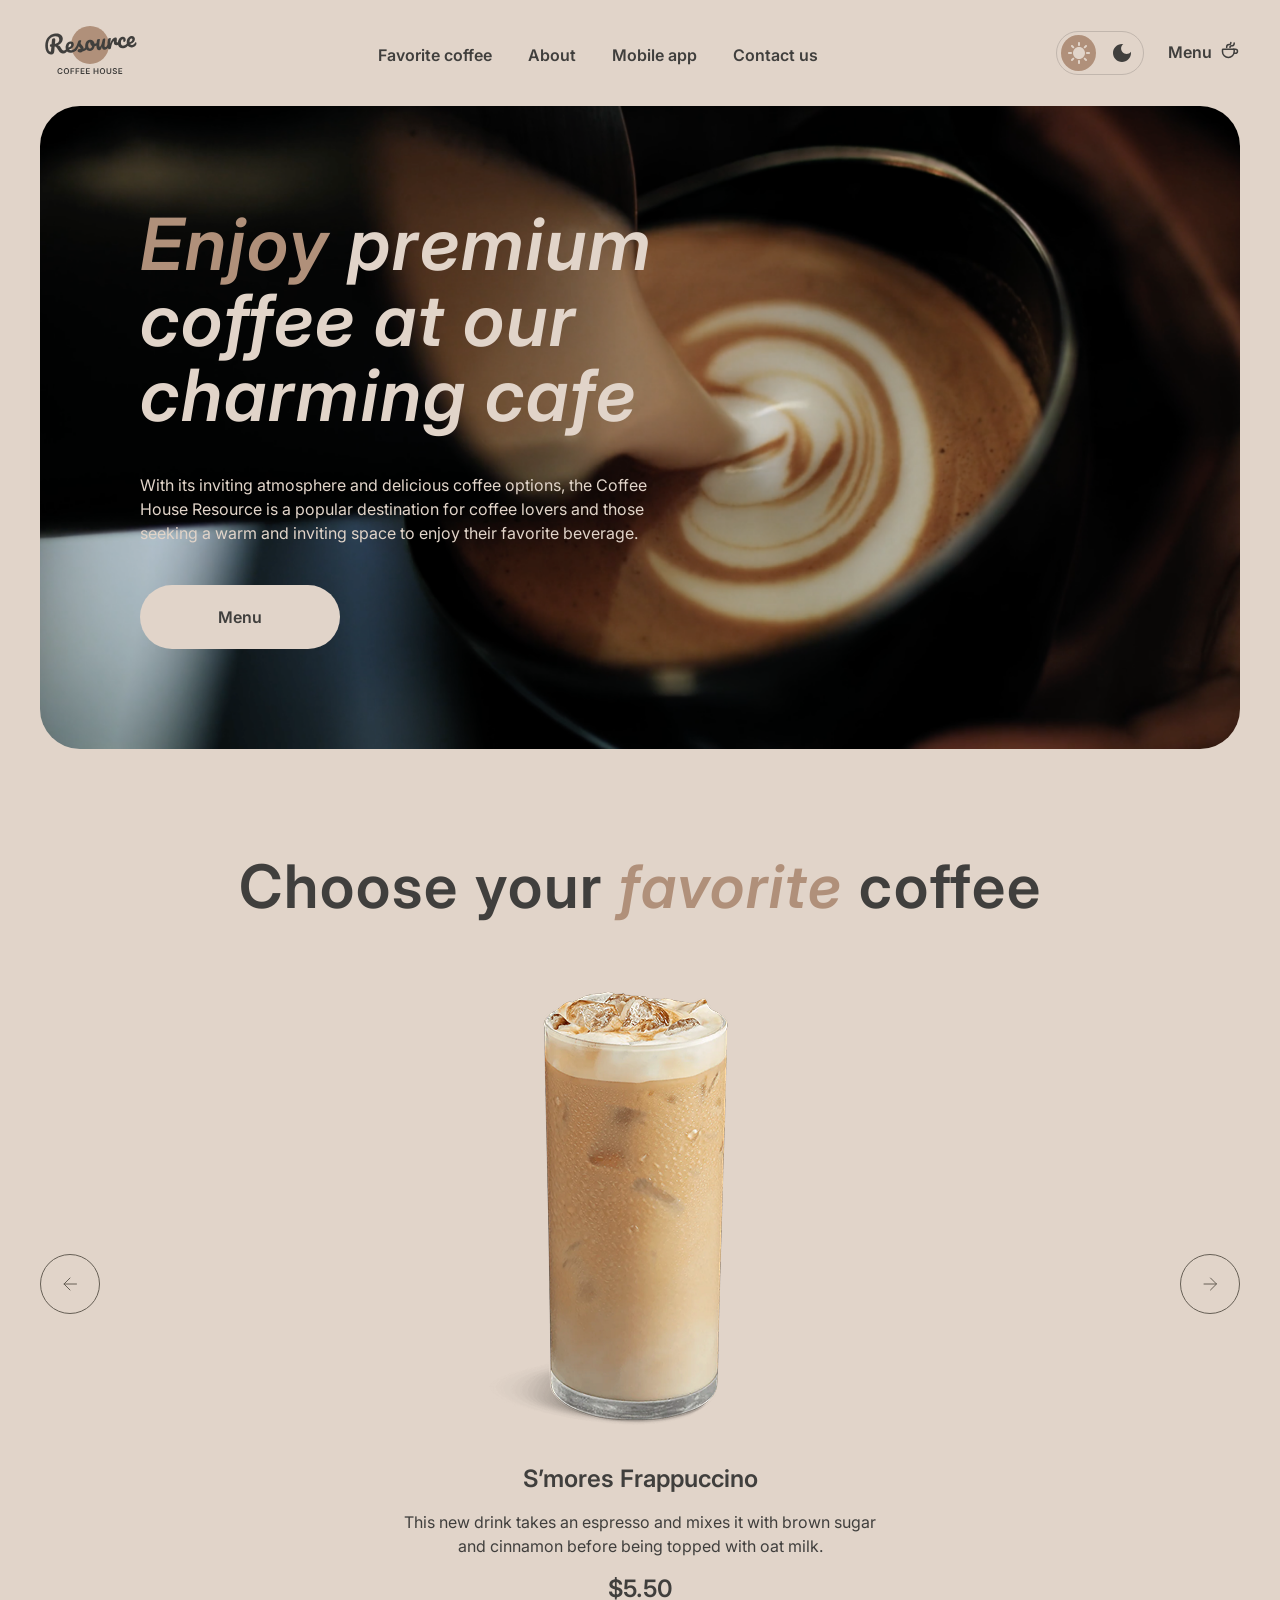
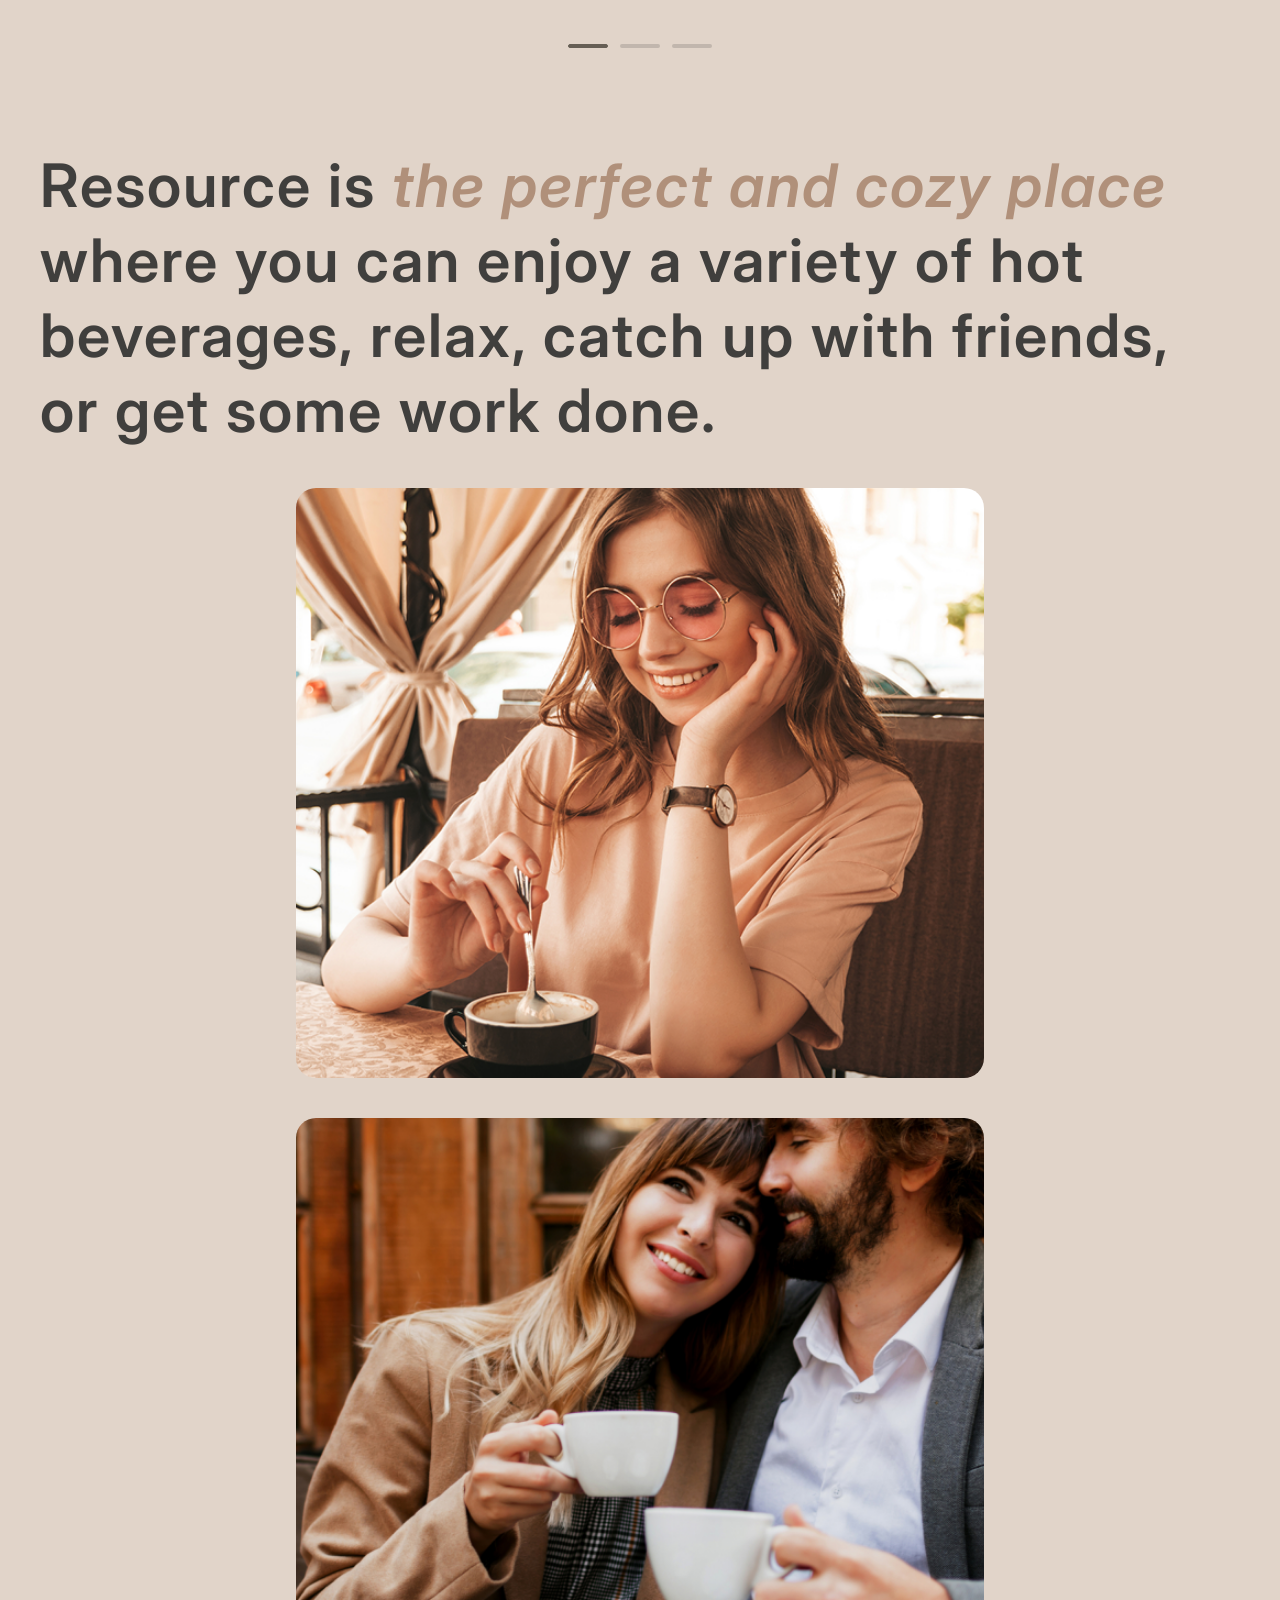
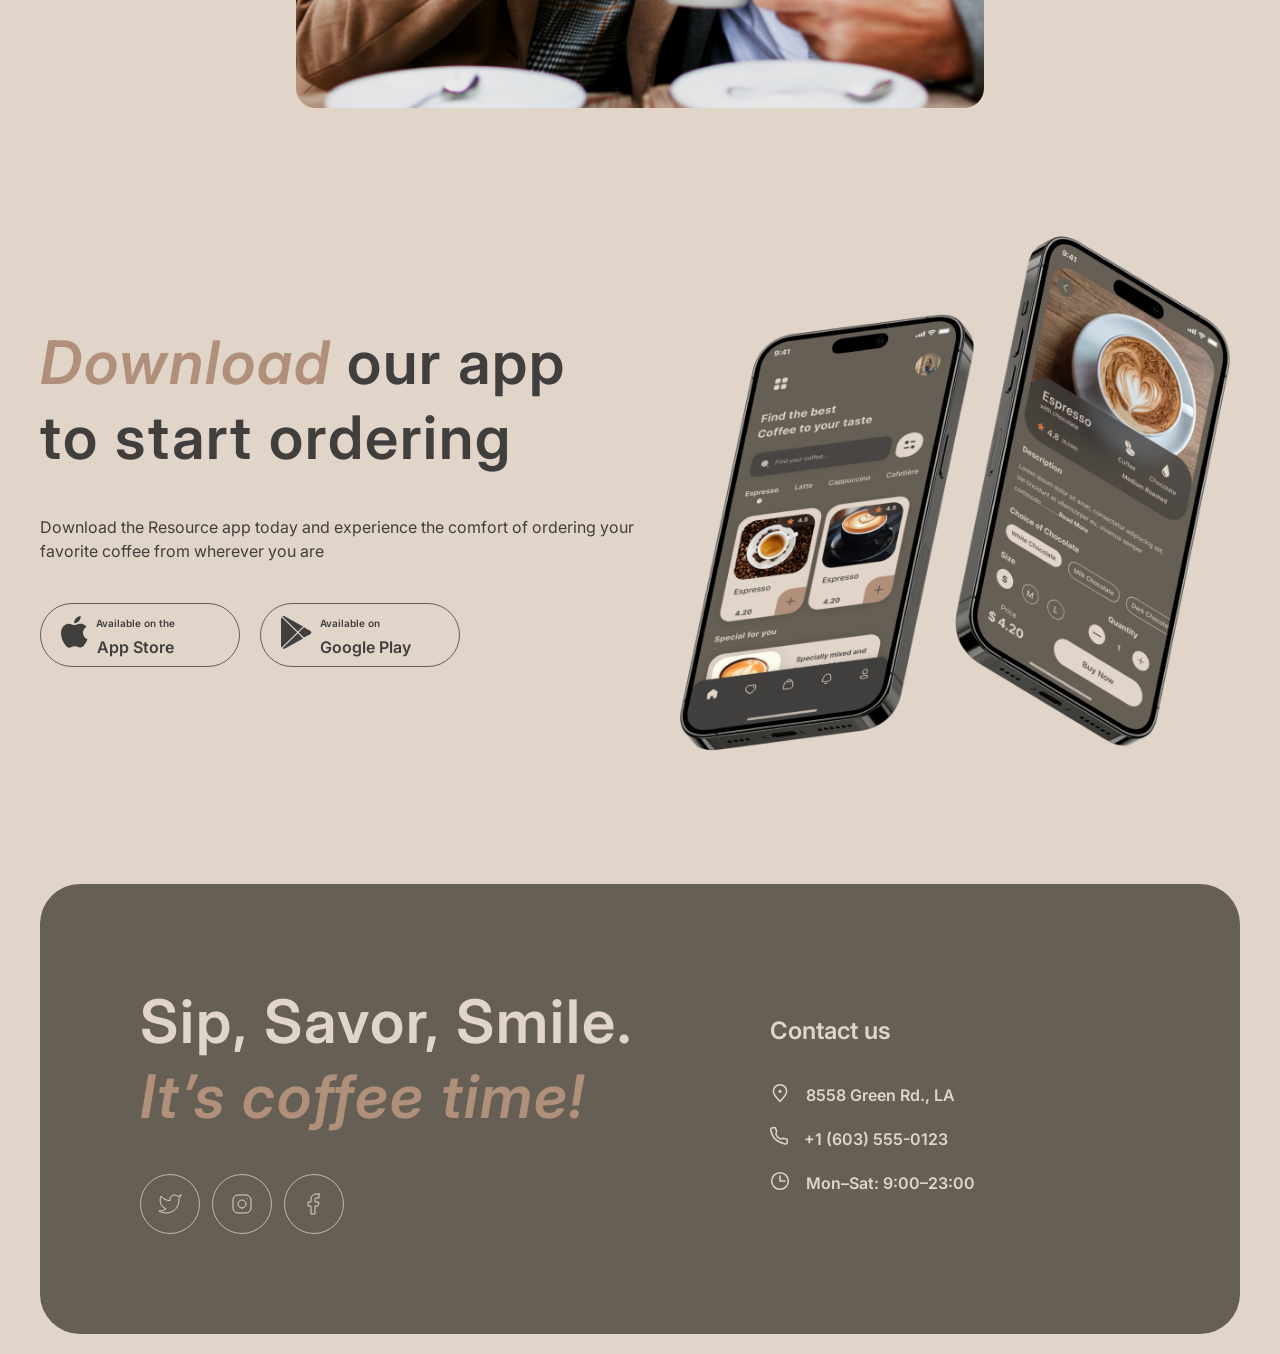
==== commit f4bb5b15: "feat: add adaptive for 768" ====
--- a/index.html
+++ b/index.html
@@ -336,7 +336,7 @@
         <section class="mobile-section" id="mobile">
           <div class="mobile-offer">
             <h2 class="section-title">
-              <span class="title-accent">Download</span> our app to start
+              <span class="title-accent">Download</span> our app <br />to start
               ordering
             </h2>
             <div class="section-info">
--- a/style.css
+++ b/style.css
@@ -70,11 +70,11 @@
   padding: 20px 40px;
 }
 .header {
-  padding: 20px 40px;
   display: flex;
   gap: 40px;
   align-items: center;
   justify-content: space-between;
+  margin-bottom: 20px;
 }
 .logo-text {
   fill: var(--text-primary);
@@ -194,6 +194,7 @@
   display: flex;
   flex-direction: column;
   gap: 100px;
+  margin-bottom: 100px;
 }
 /* ------------ HERO ---------*/
 .hero-container {
@@ -217,6 +218,7 @@
   font-size: 72px;
   line-height: 105%;
   color: var(--text-inverse);
+  letter-spacing: 2px;
 }
 .title-accent {
   color: var(--text-accent);
@@ -275,6 +277,7 @@
   font-weight: 600;
   font-size: 60px;
   line-height: 125%;
+  letter-spacing: 2px;
 }
 .favorite-title {
   text-align: center;
@@ -373,7 +376,8 @@
 
 .card-1,
 .card-4 {
-  height: 660px;
+  width: 660px;
+  height: 590px;
 }
 .card-2,
 .card-3 {
@@ -596,9 +600,11 @@
 }
 
 .menu-list {
-  display: flex;
-  gap: 40px;
-  flex-wrap: wrap;
+  display: grid;
+  grid-template-columns: repeat(auto-fit, 310px);
+  justify-content: center;
+  justify-items: center;
+  gap: 40px;
 }
 .menu-item {
   display: flex;
@@ -650,8 +656,17 @@
     flex-direction: column;
     align-items: center;
   }
+  .cards-column {
+    max-width: 688px;
+  }
+  .card {
+    width: 688px;
+  }
   .card-2,
   .card-3 {
+    display: none;
+  }
+  .menu-item:nth-last-child(-n + 2) {
     display: none;
   }
 }
@@ -663,13 +678,27 @@
   .burger {
     display: flex;
   }
+  .hero-container {
+    padding: 100px 60px;
+  }
+  .about-image {
+    width: 100%;
+  }
   .mobile-section {
     flex-direction: column;
+    gap: 100px;
+  }
+  .mobile-offer {
+    max-width: none;
   }
   .footer {
     flex-direction: column;
     align-items: flex-start;
+    padding: 100px 60px;
   }
 }
 @media (max-width: 768px) {
-}
+  .menu-item:nth-last-child(-n + 4) {
+    display: none;
+  }
+}
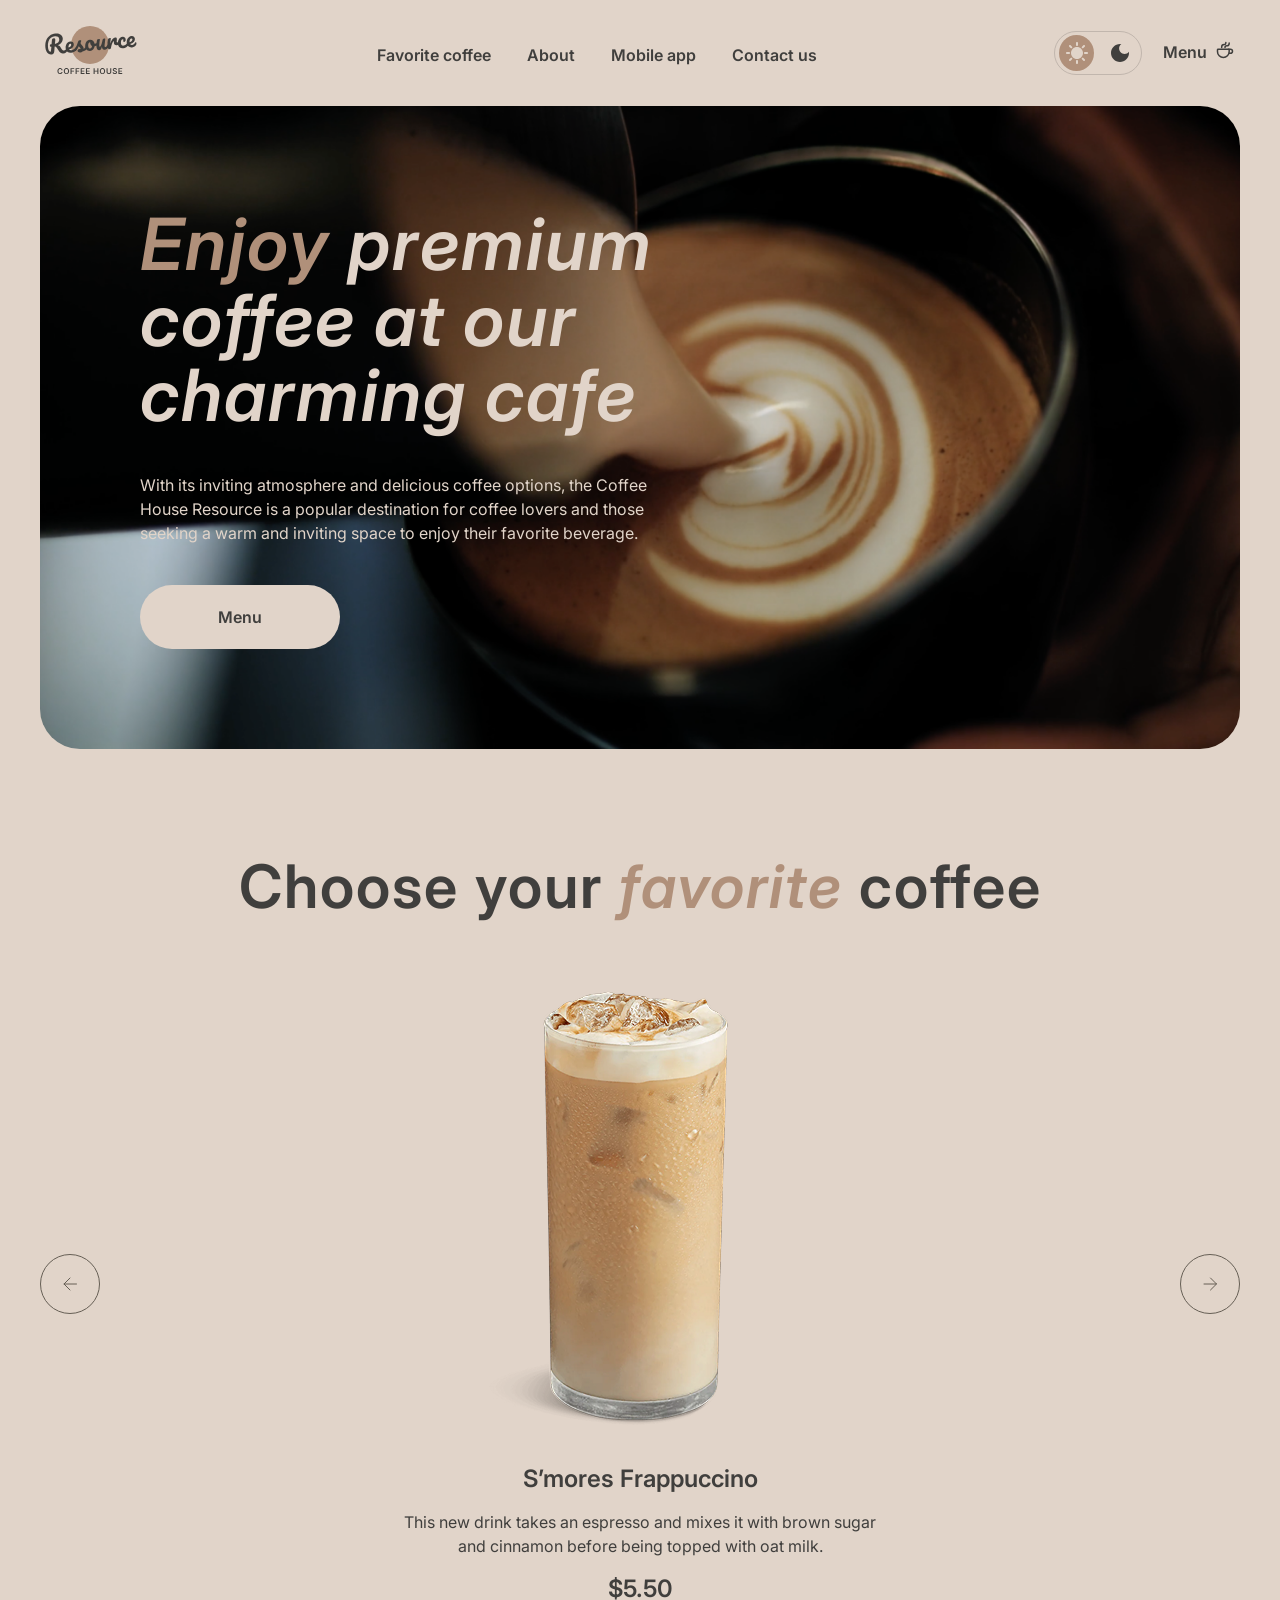
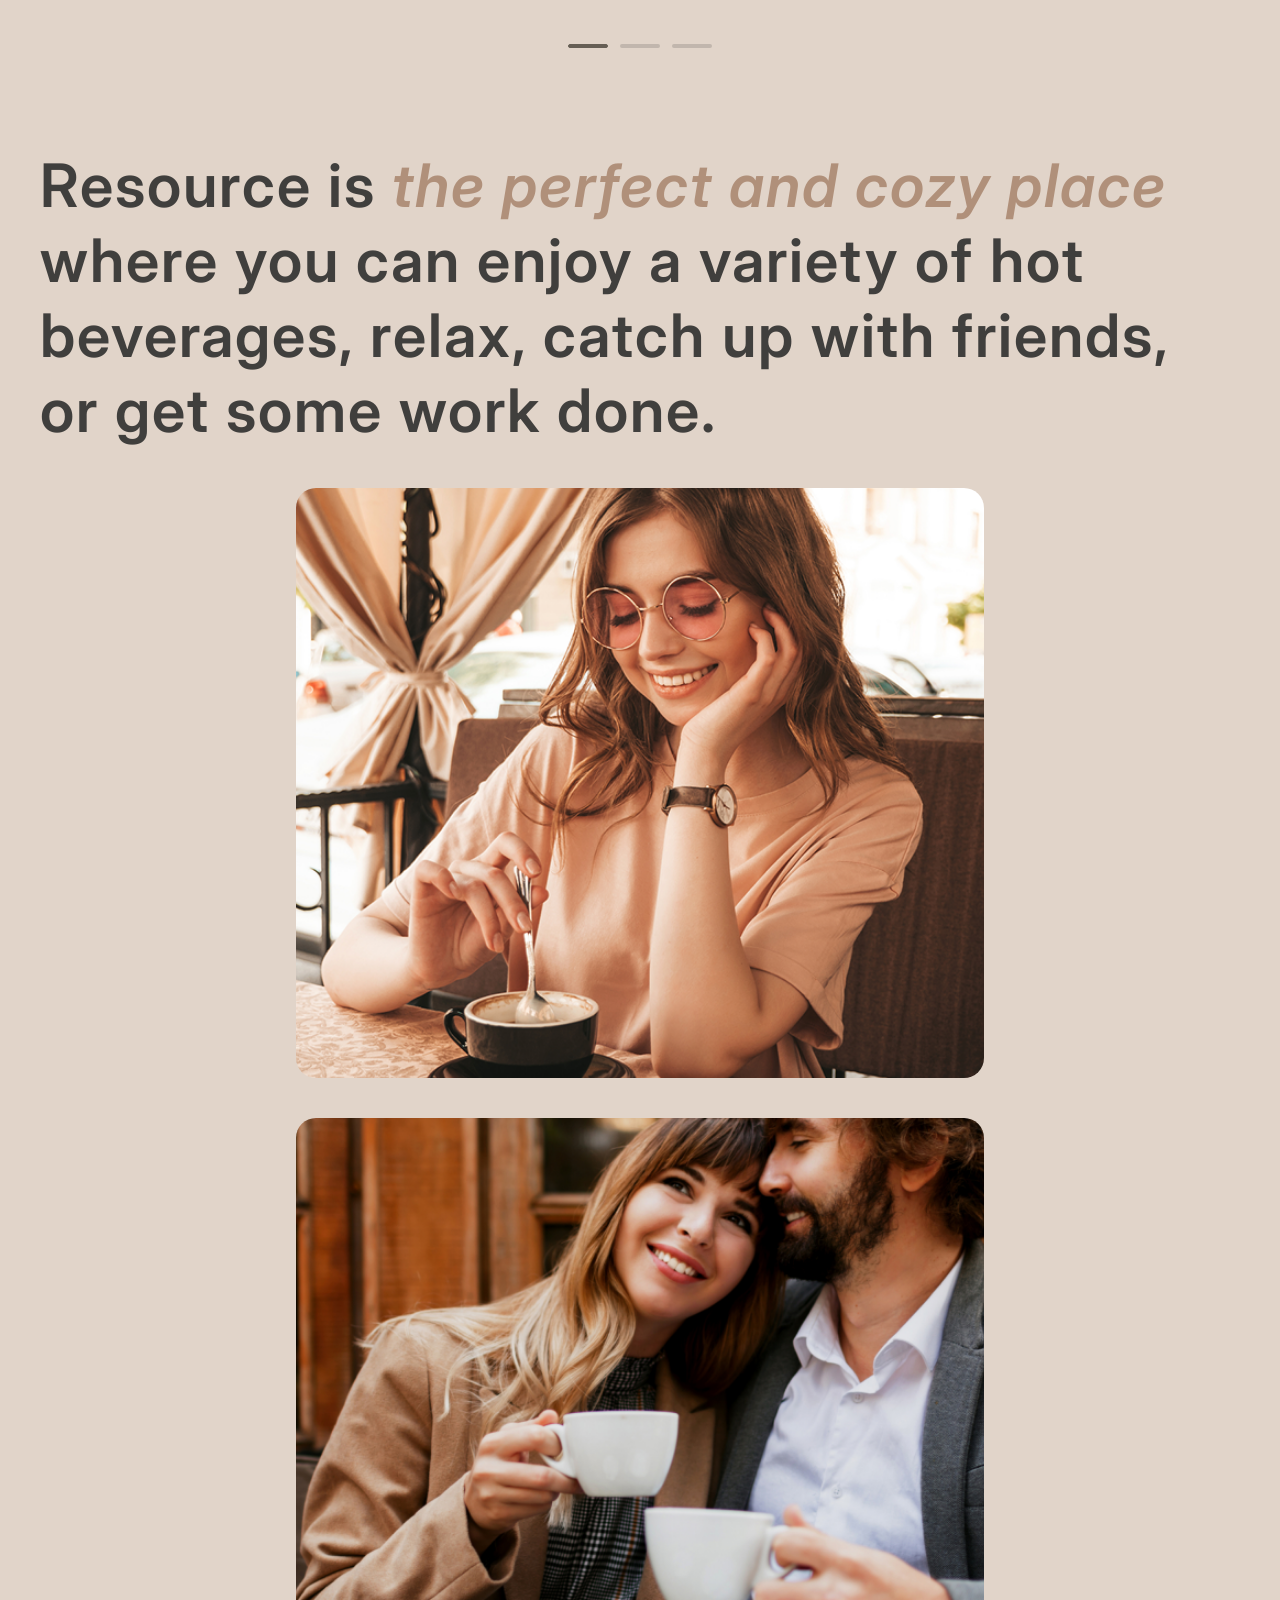
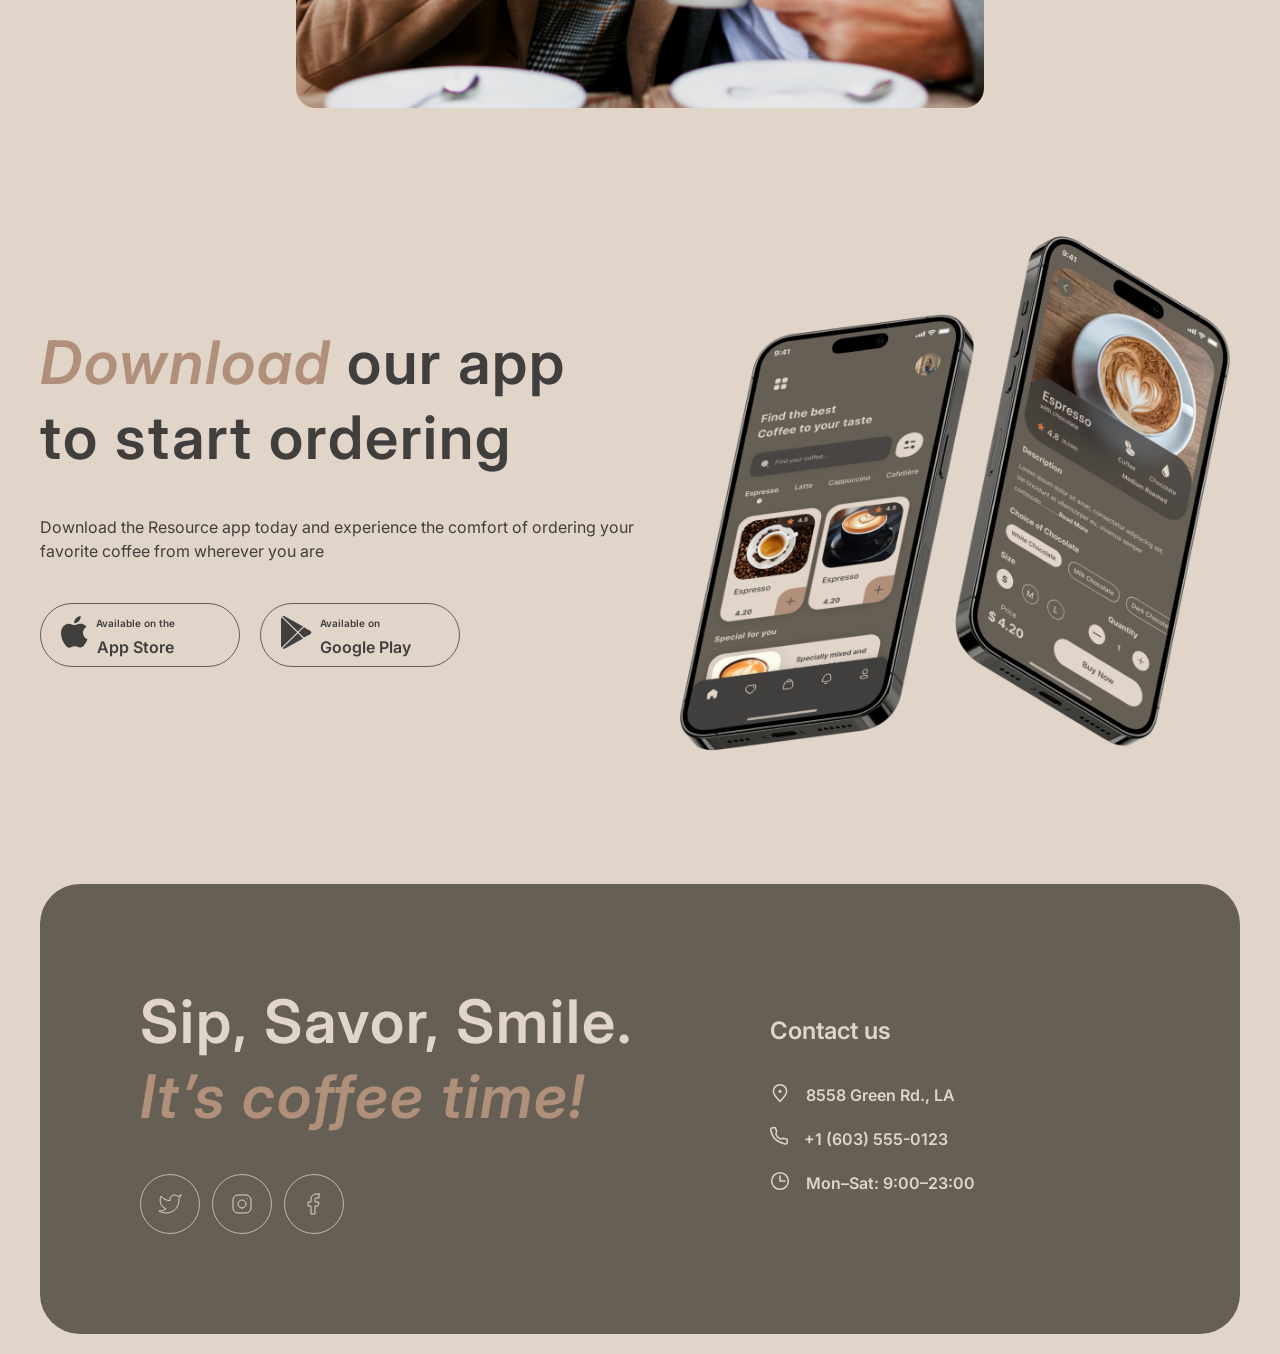
==== commit 6eeea6fb: "feat: add burger menu in html" ====
--- a/index.html
+++ b/index.html
@@ -15,138 +15,196 @@
   <body>
     <div class="container">
       <header class="header">
-        <a class="logo" href="#">
-          <svg
-            width="100"
-            height="60"
-            viewBox="0 0 100 60"
-            fill="none"
-            xmlns="http://www.w3.org/2000/svg">
-            <path
-              d="M69 25C69 35.4934 60.4934 44 50 44C39.5066 44 31 35.4934 31 25C31 14.5066 39.5066 6 50 6C60.4934 6 69 14.5066 69 25Z"
-              fill="#B0907A" />
-            <path
-              class="logo-text"
-              d="M95.6784 22.2913C95.8856 22.2732 96.0534 22.3548 96.1817 22.5364C96.326 22.7165 96.4127 22.9739 96.442 23.3086C96.4922 23.8824 96.4 24.3884 96.1652 24.8265C95.7789 25.5509 95.2359 26.1365 94.5362 26.5832C93.8524 27.0285 93.0084 27.295 92.0042 27.3829C90.4741 27.5168 89.2469 27.1664 88.3226 26.3318C87.3969 25.4812 86.8658 24.2749 86.7291 22.7129C86.6329 21.6131 86.7748 20.5727 87.1547 19.5919C87.5333 18.5951 88.1046 17.7822 88.8687 17.1532C89.6487 16.5229 90.5568 16.1623 91.5928 16.0717C92.5173 15.9908 93.2829 16.2049 93.8895 16.714C94.4948 17.2071 94.8386 17.9239 94.9209 18.8643C95.0171 19.9641 94.7016 20.9473 93.9743 21.814C93.2617 22.6633 91.9772 23.4021 90.1208 24.0303C90.5675 24.73 91.2451 25.0401 92.1537 24.9606C92.8072 24.9035 93.3279 24.7053 93.7158 24.3662C94.1197 24.0257 94.5692 23.4725 95.0643 22.7064C95.2346 22.4506 95.4393 22.3122 95.6784 22.2913ZM91.3914 18.4503C90.8016 18.5019 90.3295 18.8885 89.9751 19.6102C89.6365 20.3304 89.5098 21.1767 89.5949 22.149L89.5991 22.1968C90.5199 21.8914 91.2318 21.4918 91.7347 20.9981C92.2376 20.5044 92.4632 19.9626 92.4117 19.3729C92.3852 19.0701 92.2766 18.8386 92.0859 18.6786C91.9098 18.5013 91.6783 18.4252 91.3914 18.4503Z"
-              fill="#403F3D" />
-            <path
-              class="logo-text"
-              d="M83.2976 28.1446C81.7356 28.2813 80.4779 27.9497 79.5245 27.1497C78.5857 26.3324 78.0529 25.1985 77.926 23.7481C77.813 22.457 77.969 21.303 78.394 20.2861C78.819 19.2692 79.4149 18.4622 80.1818 17.8651C80.9487 17.268 81.7784 16.9304 82.671 16.8523C83.5477 16.7756 84.2481 16.9793 84.7723 17.4635C85.311 17.9303 85.6159 18.5702 85.6871 19.383C85.7456 20.0525 85.6437 20.6316 85.3813 21.1203C85.1348 21.6076 84.7725 21.8722 84.2944 21.9141C83.9915 21.9406 83.7382 21.8904 83.5344 21.7637C83.3465 21.6356 83.2414 21.444 83.2191 21.189C83.2093 21.0774 83.2141 20.9485 83.2334 20.8023C83.2527 20.6561 83.2676 20.5504 83.278 20.4852C83.3367 20.2392 83.357 20.0125 83.3389 19.8053C83.3208 19.5981 83.2511 19.4436 83.1297 19.3418C83.0243 19.2386 82.876 19.1953 82.6847 19.2121C82.3181 19.2441 81.9901 19.4415 81.7006 19.8041C81.4097 20.1508 81.193 20.6114 81.0506 21.186C80.9081 21.7606 80.8661 22.3826 80.9247 23.0521C81.0865 24.901 81.9723 25.7551 83.5821 25.6142C84.2356 25.557 84.9181 25.2805 85.6296 24.7846C86.3556 24.2714 87.0469 23.5444 87.7034 22.6036C87.8752 22.3637 88.0806 22.2333 88.3197 22.2124C88.5269 22.1942 88.6946 22.2759 88.8229 22.4574C88.9672 22.6375 89.054 22.895 89.0832 23.2297C89.1362 23.8354 89.028 24.3427 88.7587 24.7518C88.0904 25.7418 87.2526 26.5378 86.2452 27.1399C85.2524 27.7247 84.2699 28.0596 83.2976 28.1446Z"
-              fill="#403F3D" />
-            <path
-              class="logo-text"
-              d="M69.549 29.3476C68.9433 29.4006 68.485 29.1195 68.1742 28.5042C67.8794 27.8876 67.6706 26.8779 67.5479 25.4753C67.3666 23.4032 67.4892 21.4089 67.9158 19.4924C68.0188 19.0177 68.2207 18.6627 68.5213 18.4276C68.8365 18.1752 69.289 18.0232 69.8787 17.9716C70.1975 17.9437 70.4242 17.964 70.5586 18.0326C70.6931 18.1011 70.7701 18.2469 70.7897 18.4701C70.812 18.7251 70.7426 19.3094 70.5816 20.2229C70.478 20.8744 70.3993 21.4434 70.3455 21.93C70.2917 22.4165 70.2636 23.0132 70.2612 23.7201C70.6673 22.3033 71.1594 21.136 71.7376 20.2181C72.3158 19.3002 72.8997 18.6308 73.4892 18.2098C74.0947 17.7874 74.6605 17.5532 75.1865 17.5072C76.2225 17.4166 76.7858 17.8893 76.8765 18.9253C76.8946 19.1325 76.8668 19.6409 76.7931 20.4504C76.7214 21.0991 76.6925 21.5032 76.7064 21.6626C76.7552 22.2204 76.9789 22.4819 77.3773 22.4471C77.8236 22.408 78.3668 22.0072 79.0067 21.2445C79.1958 21.0191 79.4019 20.8967 79.6251 20.8772C79.8323 20.8591 80 20.9408 80.1283 21.1223C80.2712 21.2864 80.3559 21.5199 80.3824 21.8228C80.434 22.4125 80.315 22.8887 80.0255 23.2513C79.6197 23.7526 79.1285 24.1971 78.5521 24.5848C77.9903 24.9552 77.3746 25.1697 76.7052 25.2282C75.8604 25.3021 75.196 25.1434 74.7121 24.7521C74.2441 24.3594 73.978 23.7965 73.9139 23.0633C73.8929 22.8242 73.8959 22.583 73.9228 22.3397C73.9268 22.0182 73.9239 21.8016 73.9142 21.69C73.8919 21.435 73.793 21.3151 73.6177 21.3305C73.3786 21.3514 73.0836 21.6503 72.7325 22.2271C72.396 22.7865 72.0748 23.5213 71.7689 24.4314C71.4631 25.3415 71.2332 26.2932 71.0791 27.2864C70.9694 28.0509 70.8068 28.5791 70.5914 28.8709C70.3906 29.1455 70.0431 29.3044 69.549 29.3476Z"
-              fill="#403F3D" />
-            <path
-              class="logo-text"
-              d="M59.2462 30.2488C58.5289 30.3116 57.9106 30.0364 57.3912 29.4233C56.8863 28.7929 56.5906 27.9836 56.5042 26.9954C56.3996 25.8 56.3838 24.7012 56.4567 23.699C56.5282 22.6809 56.6985 21.5979 56.9675 20.4501C57.085 19.958 57.2782 19.5958 57.547 19.3635C57.8157 19.1312 58.2609 18.9878 58.8826 18.9334C59.2332 18.9028 59.4772 18.9376 59.6145 19.038C59.7677 19.1371 59.8541 19.2981 59.8736 19.5213C59.8847 19.6488 59.8347 20.0868 59.7235 20.8354C59.6157 21.4391 59.5349 21.9842 59.4811 22.4707C59.3088 24.1722 59.247 25.3019 59.2958 25.8598C59.3251 26.1945 59.3859 26.4301 59.4781 26.5666C59.569 26.6871 59.7021 26.7397 59.8774 26.7244C60.1165 26.7035 60.3904 26.4386 60.6993 25.9297C61.024 25.4195 61.3431 24.6608 61.6565 23.6536C61.9859 22.6451 62.2798 21.4148 62.5382 19.9627C62.6239 19.4734 62.7852 19.114 63.0221 18.8845C63.2749 18.6535 63.6643 18.5151 64.1903 18.4691C64.5569 18.437 64.8161 18.4625 64.9679 18.5456C65.1184 18.6127 65.204 18.7658 65.2249 19.0049C65.2598 19.4034 65.1561 20.5127 64.9138 22.3327C64.646 24.412 64.533 25.6907 64.5748 26.1688C64.6013 26.4717 64.686 26.7052 64.8289 26.8694C64.9703 27.0176 65.1447 27.0827 65.3519 27.0645C65.6706 27.0366 66.0285 26.8126 66.4254 26.3924C66.8368 25.9549 67.3708 25.2657 68.0273 24.3249C68.199 24.0851 68.4044 23.9547 68.6435 23.9337C68.8507 23.9156 69.0185 23.9973 69.1468 24.1788C69.291 24.3589 69.3778 24.6163 69.4071 24.9511C69.4629 25.5886 69.3547 26.096 69.0825 26.4731C68.471 27.3779 67.7905 28.1361 67.041 28.7477C66.3074 29.358 65.4385 29.707 64.4343 29.7949C63.6693 29.8618 63.0776 29.6165 62.6594 29.0588C62.2572 28.4997 62.0093 27.6862 61.9159 26.6183C61.7398 27.7259 61.4065 28.5982 60.9162 29.2354C60.4245 29.8566 59.8678 30.1944 59.2462 30.2488Z"
-              fill="#403F3D" />
-            <path
-              class="logo-text"
-              d="M57.5606 22.8796C57.7678 22.8614 57.9362 22.9511 58.0659 23.1485C58.1956 23.346 58.2744 23.6041 58.3023 23.9229C58.3692 24.688 58.1779 25.1625 57.7282 25.3463C56.8011 25.7647 55.7659 26.048 54.6225 26.1963C54.4367 27.5616 53.9332 28.6898 53.1117 29.5808C52.2888 30.4559 51.3115 30.9429 50.1799 31.0419C49.2235 31.1256 48.3824 30.9663 47.6566 30.564C46.9467 30.1603 46.383 29.5913 45.9654 28.8569C45.5478 28.1225 45.3 27.309 45.2219 26.4164C45.1159 25.205 45.2529 24.1089 45.6328 23.1281C46.0114 22.1313 46.5841 21.3343 47.351 20.7372C48.1165 20.1242 48.9933 19.7744 49.9816 19.688C51.1929 19.582 52.2022 19.9193 53.0093 20.6999C53.8309 21.4632 54.3592 22.453 54.5941 23.6691C55.339 23.5558 56.2177 23.3183 57.23 22.9567C57.3547 22.9136 57.4649 22.8879 57.5606 22.8796ZM50.1494 28.4908C50.6595 28.4462 51.0797 28.2007 51.41 27.7542C51.7563 27.3063 51.959 26.6863 52.0182 25.8941C51.4948 25.6026 51.0739 25.1977 50.7555 24.6795C50.4531 24.1599 50.2754 23.5972 50.2224 22.9916C50.2001 22.7365 50.2017 22.4794 50.2272 22.2202L50.1076 22.2307C49.4701 22.2864 48.9633 22.644 48.5873 23.3032C48.2259 23.9452 48.094 24.824 48.1916 25.9398C48.2683 26.8164 48.4942 27.4712 48.8694 27.9042C49.2605 28.3357 49.6872 28.5313 50.1494 28.4908Z"
-              fill="#403F3D" />
-            <path
-              class="logo-text"
-              d="M40.3103 32.4354C39.4815 32.508 38.8272 32.3725 38.3474 32.029C37.8836 31.6841 37.6307 31.2726 37.5889 30.7944C37.5527 30.38 37.6727 30.0081 37.9491 29.6787C38.2254 29.3494 38.6584 29.1589 39.2482 29.1073C39.4554 29.0892 39.6966 29.0922 39.9717 29.1163C40.2614 29.1231 40.4787 29.1282 40.6235 29.1316C40.5713 28.7185 40.4415 28.3364 40.2341 27.9851C40.0427 27.6325 39.8048 27.3 39.5205 26.9876C39.2348 26.6592 38.9692 26.3773 38.7237 26.1418C38.3119 27.1254 37.8861 27.9497 37.4464 28.6145C37.0226 29.278 36.5482 29.9137 36.0232 30.5218C35.7614 30.8338 35.4711 31.0038 35.1523 31.0316C34.8973 31.054 34.6824 30.9844 34.5077 30.823C34.3316 30.6457 34.2316 30.4216 34.2079 30.1506C34.1801 29.8318 34.2658 29.5272 34.4653 29.2367L34.7426 28.827C35.5244 27.6664 36.1078 26.7159 36.4928 25.9756C36.7233 25.4896 36.9884 24.8481 37.288 24.0509C37.5863 23.2379 37.8745 22.4016 38.1527 21.542C38.3942 20.8142 38.9931 20.4085 39.9494 20.3248C40.3957 20.2858 40.71 20.2984 40.8923 20.3628C41.0746 20.4271 41.1734 20.547 41.1888 20.7223C41.1971 20.8179 41.1785 20.9722 41.1329 21.1849C41.0873 21.3977 41.0177 21.6126 40.9243 21.8296C40.6876 22.4285 40.5867 22.9272 40.6215 23.3257C40.6424 23.5647 40.7451 23.8208 40.9296 24.0937C41.1301 24.3653 41.4244 24.7009 41.8127 25.1006C42.3814 25.7254 42.8141 26.2657 43.111 26.7216C43.4224 27.1601 43.6025 27.6583 43.6513 28.2162C43.6652 28.3756 43.6688 28.6001 43.662 28.8898C44.4166 28.5187 45.2626 27.6335 46.2003 26.2345C46.372 25.9946 46.5774 25.8642 46.8165 25.8433C47.0237 25.8252 47.1915 25.9069 47.3198 26.0884C47.464 26.2685 47.5508 26.5259 47.5801 26.8606C47.6331 27.4663 47.5249 27.9737 47.2555 28.3827C46.545 29.4407 45.8392 30.185 45.1381 30.6158C44.4515 31.0292 43.5756 31.2985 42.5105 31.4238C41.9204 32.0215 41.187 32.3587 40.3103 32.4354Z"
-              fill="#403F3D" />
-            <path
-              class="logo-text"
-              d="M36.6161 26.7357C36.8233 26.7175 36.9911 26.7992 37.1194 26.9807C37.2636 27.1608 37.3504 27.4183 37.3797 27.753C37.4355 28.3905 37.3273 28.8979 37.0551 29.2751C36.5281 30.0439 35.7492 30.7786 34.7183 31.4791C33.7034 32.1782 32.5823 32.5815 31.355 32.6888C29.6814 32.8353 28.3426 32.4947 27.3386 31.667C26.3347 30.8394 25.7637 29.6365 25.6256 28.0586C25.5294 26.9588 25.6713 25.9185 26.0512 24.9376C26.4298 23.9408 27.0011 23.1279 27.7652 22.4989C28.5452 21.8686 29.4533 21.508 30.4893 21.4174C31.4138 21.3365 32.1793 21.5506 32.786 22.0597C33.3913 22.5528 33.7351 23.2696 33.8173 24.21C33.9136 25.3098 33.5981 26.293 32.8708 27.1597C32.1581 28.009 30.8816 28.7471 29.0412 29.3739C29.5039 30.0722 30.293 30.3726 31.4088 30.275C32.126 30.2122 32.9173 29.894 33.7826 29.3204C34.6625 28.7295 35.4016 27.9983 35.9999 27.1269C36.1716 26.887 36.377 26.7566 36.6161 26.7357ZM30.2878 23.796C29.6981 23.8476 29.226 24.2342 28.8715 24.9559C28.533 25.6761 28.4063 26.5224 28.4914 27.4947L28.4955 27.5425C29.4164 27.2371 30.1283 26.8375 30.6312 26.3438C31.1341 25.8501 31.3597 25.3083 31.3081 24.7186C31.2816 24.4158 31.1731 24.1843 30.9824 24.0243C30.8063 23.847 30.5747 23.7709 30.2878 23.796Z"
-              fill="#403F3D" />
-            <path
-              class="logo-text"
-              d="M27.6906 27.5167C27.8978 27.4986 28.0656 27.5803 28.1939 27.7618C28.3382 27.9419 28.4249 28.1993 28.4542 28.5341C28.5086 29.1557 28.4004 29.6631 28.1296 30.0561C27.4454 31.0476 26.7351 31.8324 25.9987 32.4108C25.261 32.9733 24.3581 33.3012 23.2902 33.3946C22.2541 33.4853 21.3451 33.2837 20.5631 32.79C19.797 32.2949 19.028 31.3985 18.256 30.1009C17.6351 29.063 17.151 28.3023 16.8035 27.8188C16.4547 27.3193 16.119 26.9712 15.7967 26.7745C15.4903 26.5765 15.1198 26.4724 14.6852 26.4622C14.6508 26.8025 14.5595 27.8705 14.4114 29.6663C14.3537 30.4744 14.3165 30.9675 14.3 31.1456C14.2256 32.1319 13.9724 32.9089 13.5402 33.4767C13.1067 34.0286 12.4038 34.3471 11.4315 34.4321C10.3636 34.5256 9.38799 34.2977 8.50477 33.7486C7.63609 33.1822 6.9298 32.3606 6.38589 31.2839C5.84059 30.1913 5.50518 28.9277 5.37968 27.4932C5.1454 24.8154 5.40544 22.4638 6.15978 20.4383C6.93006 18.4115 8.10738 16.8148 9.69174 15.6483C11.2906 14.4644 13.1899 13.7763 15.3895 13.5838C16.9196 13.45 18.223 13.5688 19.2994 13.9404C20.3759 14.312 21.1968 14.8826 21.762 15.6523C22.3432 16.4206 22.6784 17.3148 22.7676 18.3349C22.8457 19.2275 22.7073 20.1229 22.3522 21.0213C22.0117 21.9023 21.4476 22.7066 20.66 23.434C19.8724 24.1614 18.8869 24.7375 17.7034 25.1622C18.4866 25.3025 19.1057 25.5856 19.5605 26.0116C20.0154 26.4376 20.4891 27.0787 20.9816 27.9351C21.5115 28.8524 22.0112 29.5153 22.4806 29.924C22.966 30.3312 23.4955 30.5098 24.0693 30.4596C24.5794 30.4149 25.0509 30.205 25.4838 29.8299C25.9154 29.4388 26.4456 28.7981 27.0744 27.9079C27.2461 27.6681 27.4515 27.5377 27.6906 27.5167ZM11.3837 26.727C10.8418 26.7744 10.4561 26.6797 10.2266 26.4428C10.013 26.2045 9.89225 25.9259 9.86436 25.6071C9.8309 25.2246 9.92394 24.9113 10.1435 24.6672C10.379 24.4218 10.6562 24.2851 10.9749 24.2572L11.5727 24.2049C11.691 22.6206 11.8123 21.2528 11.9364 20.1016C12.053 19.0474 12.6771 18.4708 13.8088 18.3718C14.7173 18.2923 15.2071 18.659 15.2782 19.4719C15.2936 19.6473 15.2975 19.7835 15.2899 19.8805L14.9199 23.9121C15.7764 23.789 16.5393 23.5134 17.2085 23.0855C17.8937 22.6561 18.4149 22.0966 18.7722 21.4068C19.1454 20.7156 19.2957 19.9556 19.2232 19.1268C19.1353 18.1226 18.7236 17.3636 17.988 16.8498C17.2524 16.3359 16.2232 16.1369 14.9002 16.2526C13.3382 16.3893 12.0016 16.8997 10.8904 17.7839C9.79381 18.6508 8.98568 19.8779 8.46605 21.4653C7.94503 23.0366 7.78003 24.9142 7.97108 27.0978C8.06033 28.1179 8.24063 28.9855 8.51198 29.7006C8.78334 30.4157 9.08648 30.9432 9.42139 31.2834C9.75631 31.6235 10.0592 31.7817 10.3302 31.7579C10.5374 31.7398 10.6957 31.6216 10.8051 31.4032C10.9304 31.1834 11.0127 30.839 11.052 30.3698L11.3837 26.727Z"
-              fill="#403F3D" />
-            <path
-              class="logo-text"
-              d="M78.4023 54.0001V48.1819H82.1864V49.0654H79.4563V50.645H81.9904V51.5285H79.4563V53.1165H82.2092V54.0001H78.4023Z"
-              fill="#403F3D" />
-            <path
-              class="logo-text"
-              d="M75.9698 49.7813C75.9433 49.5332 75.8316 49.34 75.6346 49.2017C75.4395 49.0635 75.1857 48.9943 74.8732 48.9943C74.6535 48.9943 74.4651 49.0275 74.3079 49.0938C74.1507 49.1601 74.0304 49.25 73.9471 49.3637C73.8638 49.4773 73.8211 49.607 73.8192 49.7529C73.8192 49.8741 73.8467 49.9792 73.9016 50.0682C73.9585 50.1572 74.0352 50.233 74.1317 50.2955C74.2283 50.3561 74.3353 50.4072 74.4528 50.4489C74.5702 50.4906 74.6886 50.5256 74.8079 50.554L75.3533 50.6904C75.573 50.7415 75.7842 50.8106 75.9869 50.8977C76.1914 50.9849 76.3742 51.0947 76.5352 51.2273C76.698 51.3599 76.8268 51.5199 76.9215 51.7074C77.0162 51.8949 77.0636 52.1146 77.0636 52.3665C77.0636 52.7074 76.9764 53.0076 76.8022 53.2671C76.628 53.5246 76.3761 53.7263 76.0465 53.8722C75.7189 54.0161 75.3221 54.0881 74.8562 54.0881C74.4035 54.0881 74.0105 54.018 73.6772 53.8779C73.3458 53.7377 73.0863 53.5332 72.8988 53.2642C72.7132 52.9953 72.6128 52.6676 72.5977 52.2813H73.6346C73.6497 52.4839 73.7122 52.6525 73.8221 52.787C73.9319 52.9214 74.0749 53.0218 74.2511 53.0881C74.4291 53.1544 74.628 53.1875 74.8477 53.1875C75.0768 53.1875 75.2776 53.1534 75.4499 53.0852C75.6242 53.0152 75.7605 52.9186 75.859 52.7955C75.9575 52.6705 76.0077 52.5246 76.0096 52.358C76.0077 52.2065 75.9632 52.0815 75.8761 51.983C75.7889 51.8826 75.6668 51.7993 75.5096 51.733C75.3543 51.6648 75.1725 51.6042 74.9641 51.5512L74.3022 51.3807C73.823 51.2576 73.4442 51.071 73.1658 50.821C72.8893 50.5692 72.7511 50.2349 72.7511 49.8182C72.7511 49.4754 72.8439 49.1752 73.0295 48.9176C73.217 48.6601 73.4717 48.4602 73.7937 48.3182C74.1156 48.1743 74.4802 48.1023 74.8874 48.1023C75.3003 48.1023 75.6621 48.1743 75.9727 48.3182C76.2852 48.4602 76.5304 48.6582 76.7085 48.912C76.8865 49.1638 76.9783 49.4536 76.984 49.7813H75.9698Z"
-              fill="#403F3D" />
-            <path
-              class="logo-text"
-              d="M70.2086 48.1819H71.2626V51.983C71.2626 52.3997 71.1641 52.7662 70.9672 53.0825C70.7721 53.3987 70.4975 53.6459 70.1433 53.8239C69.7891 54.0001 69.3753 54.0881 68.9018 54.0881C68.4264 54.0881 68.0117 54.0001 67.6575 53.8239C67.3033 53.6459 67.0287 53.3987 66.8336 53.0825C66.6386 52.7662 66.541 52.3997 66.541 51.983V48.1819H67.595V51.895C67.595 52.1374 67.648 52.3533 67.7541 52.5427C67.862 52.7321 68.0136 52.8807 68.2086 52.9887C68.4037 53.0948 68.6348 53.1478 68.9018 53.1478C69.1689 53.1478 69.3999 53.0948 69.595 52.9887C69.792 52.8807 69.9435 52.7321 70.0495 52.5427C70.1556 52.3533 70.2086 52.1374 70.2086 51.895V48.1819Z"
-              fill="#403F3D" />
-            <path
-              class="logo-text"
-              d="M65.1435 51.0909C65.1435 51.7178 65.026 52.2548 64.7912 52.7017C64.5582 53.1468 64.2401 53.4877 63.8366 53.7245C63.4351 53.9612 62.9796 54.0796 62.4702 54.0796C61.9607 54.0796 61.5043 53.9612 61.1009 53.7245C60.6993 53.4858 60.3812 53.144 60.1463 52.6989C59.9134 52.2519 59.7969 51.7159 59.7969 51.0909C59.7969 50.464 59.9134 49.9281 60.1463 49.483C60.3812 49.036 60.6993 48.6942 61.1009 48.4574C61.5043 48.2207 61.9607 48.1023 62.4702 48.1023C62.9796 48.1023 63.4351 48.2207 63.8366 48.4574C64.2401 48.6942 64.5582 49.036 64.7912 49.483C65.026 49.9281 65.1435 50.464 65.1435 51.0909ZM64.0838 51.0909C64.0838 50.6496 64.0147 50.2775 63.8764 49.9745C63.7401 49.6695 63.5507 49.4394 63.3082 49.2841C63.0658 49.1269 62.7865 49.0483 62.4702 49.0483C62.1539 49.0483 61.8745 49.1269 61.6321 49.2841C61.3897 49.4394 61.1993 49.6695 61.0611 49.9745C60.9247 50.2775 60.8565 50.6496 60.8565 51.0909C60.8565 51.5322 60.9247 51.9053 61.0611 52.2102C61.1993 52.5133 61.3897 52.7434 61.6321 52.9006C61.8745 53.0559 62.1539 53.1335 62.4702 53.1335C62.7865 53.1335 63.0658 53.0559 63.3082 52.9006C63.5507 52.7434 63.7401 52.5133 63.8764 52.2102C64.0147 51.9053 64.0838 51.5322 64.0838 51.0909Z"
-              fill="#403F3D" />
-            <path
-              class="logo-text"
-              d="M53.5918 54.0001V48.1819H54.6458V50.645H57.3418V48.1819H58.3986V54.0001H57.3418V51.5285H54.6458V54.0001H53.5918Z"
-              fill="#403F3D" />
-            <path
-              class="logo-text"
-              d="M45.9492 54.0001V48.1819H49.7333V49.0654H47.0032V50.645H49.5373V51.5285H47.0032V53.1165H49.756V54.0001H45.9492Z"
-              fill="#403F3D" />
-            <path
-              class="logo-text"
-              d="M40.6895 54.0001V48.1819H44.4735V49.0654H41.7434V50.645H44.2775V51.5285H41.7434V53.1165H44.4963V54.0001H40.6895Z"
-              fill="#403F3D" />
-            <path
-              class="logo-text"
-              d="M35.6016 54.0001V48.1819H39.3288V49.0654H36.6555V50.645H39.0732V51.5285H36.6555V54.0001H35.6016Z"
-              fill="#403F3D" />
-            <path
-              class="logo-text"
-              d="M30.5137 54.0001V48.1819H34.2409V49.0654H31.5676V50.645H33.9853V51.5285H31.5676V54.0001H30.5137Z"
-              fill="#403F3D" />
-            <path
-              class="logo-text"
-              d="M29.1181 51.0909C29.1181 51.7178 29.0007 52.2548 28.7658 52.7017C28.5328 53.1468 28.2147 53.4877 27.8113 53.7245C27.4097 53.9612 26.9542 54.0796 26.4448 54.0796C25.9353 54.0796 25.4789 53.9612 25.0755 53.7245C24.6739 53.4858 24.3558 53.144 24.1209 52.6989C23.888 52.2519 23.7715 51.7159 23.7715 51.0909C23.7715 50.464 23.888 49.9281 24.1209 49.483C24.3558 49.036 24.6739 48.6942 25.0755 48.4574C25.4789 48.2207 25.9353 48.1023 26.4448 48.1023C26.9542 48.1023 27.4097 48.2207 27.8113 48.4574C28.2147 48.6942 28.5328 49.036 28.7658 49.483C29.0007 49.9281 29.1181 50.464 29.1181 51.0909ZM28.0584 51.0909C28.0584 50.6496 27.9893 50.2775 27.851 49.9745C27.7147 49.6695 27.5253 49.4394 27.2828 49.2841C27.0404 49.1269 26.7611 49.0483 26.4448 49.0483C26.1285 49.0483 25.8491 49.1269 25.6067 49.2841C25.3643 49.4394 25.1739 49.6695 25.0357 49.9745C24.8993 50.2775 24.8311 50.6496 24.8311 51.0909C24.8311 51.5322 24.8993 51.9053 25.0357 52.2102C25.1739 52.5133 25.3643 52.7434 25.6067 52.9006C25.8491 53.0559 26.1285 53.1335 26.4448 53.1335C26.7611 53.1335 27.0404 53.0559 27.2828 52.9006C27.5253 52.7434 27.7147 52.5133 27.851 52.2102C27.9893 51.9053 28.0584 51.5322 28.0584 51.0909Z"
-              fill="#403F3D" />
-            <path
-              class="logo-text"
-              d="M22.5536 50.1449H21.4911C21.4608 49.9707 21.4049 49.8163 21.3235 49.6818C21.2421 49.5455 21.1407 49.4299 21.0195 49.3352C20.8983 49.2406 20.7601 49.1695 20.6048 49.1222C20.4513 49.0729 20.2856 49.0483 20.1076 49.0483C19.7913 49.0483 19.511 49.1279 19.2667 49.287C19.0224 49.4442 18.8311 49.6752 18.6928 49.9801C18.5546 50.2832 18.4854 50.6534 18.4854 51.0909C18.4854 51.536 18.5546 51.911 18.6928 52.2159C18.833 52.519 19.0243 52.7481 19.2667 52.9034C19.511 53.0568 19.7904 53.1335 20.1048 53.1335C20.279 53.1335 20.4419 53.1108 20.5934 53.0654C20.7468 53.018 20.8841 52.9489 21.0053 52.858C21.1284 52.7671 21.2317 52.6553 21.315 52.5227C21.4002 52.3902 21.4589 52.2387 21.4911 52.0682L22.5536 52.0739C22.5138 52.3504 22.4277 52.6099 22.2951 52.8523C22.1644 53.0947 21.993 53.3087 21.7809 53.4943C21.5688 53.6781 21.3207 53.822 21.0366 53.9262C20.7525 54.0284 20.4371 54.0796 20.0906 54.0796C19.5792 54.0796 19.1228 53.9612 18.7212 53.7245C18.3197 53.4877 18.0034 53.1459 17.7724 52.6989C17.5413 52.2519 17.4258 51.7159 17.4258 51.0909C17.4258 50.464 17.5423 49.9281 17.7752 49.483C18.0082 49.036 18.3254 48.6942 18.7269 48.4574C19.1284 48.2207 19.583 48.1023 20.0906 48.1023C20.4144 48.1023 20.7156 48.1477 20.994 48.2387C21.2724 48.3296 21.5205 48.4631 21.7383 48.6392C21.9561 48.8135 22.1351 49.0275 22.2752 49.2813C22.4173 49.5332 22.5101 49.821 22.5536 50.1449Z"
-              fill="#403F3D" />
-          </svg>
-        </a>
-        <nav class="nav">
-          <ul class="nav-list">
-            <li class="nav-item">
-              <a href="#favorite" class="nav-link">Favorite coffee</a>
-            </li>
-            <li class="nav-item">
-              <a href="#about" class="nav-link">About</a>
-            </li>
-            <li class="nav-item">
-              <a href="#mobile" class="nav-link">Mobile app</a>
-            </li>
-            <li class="nav-item">
-              <a href="#contact" class="nav-link">Contact us</a>
+        <div class="header-container">
+          <a class="logo" href="#">
+            <svg
+              width="100"
+              height="60"
+              viewBox="0 0 100 60"
+              fill="none"
+              xmlns="http://www.w3.org/2000/svg">
+              <path
+                d="M69 25C69 35.4934 60.4934 44 50 44C39.5066 44 31 35.4934 31 25C31 14.5066 39.5066 6 50 6C60.4934 6 69 14.5066 69 25Z"
+                fill="#B0907A" />
+              <path
+                class="logo-text"
+                d="M95.6784 22.2913C95.8856 22.2732 96.0534 22.3548 96.1817 22.5364C96.326 22.7165 96.4127 22.9739 96.442 23.3086C96.4922 23.8824 96.4 24.3884 96.1652 24.8265C95.7789 25.5509 95.2359 26.1365 94.5362 26.5832C93.8524 27.0285 93.0084 27.295 92.0042 27.3829C90.4741 27.5168 89.2469 27.1664 88.3226 26.3318C87.3969 25.4812 86.8658 24.2749 86.7291 22.7129C86.6329 21.6131 86.7748 20.5727 87.1547 19.5919C87.5333 18.5951 88.1046 17.7822 88.8687 17.1532C89.6487 16.5229 90.5568 16.1623 91.5928 16.0717C92.5173 15.9908 93.2829 16.2049 93.8895 16.714C94.4948 17.2071 94.8386 17.9239 94.9209 18.8643C95.0171 19.9641 94.7016 20.9473 93.9743 21.814C93.2617 22.6633 91.9772 23.4021 90.1208 24.0303C90.5675 24.73 91.2451 25.0401 92.1537 24.9606C92.8072 24.9035 93.3279 24.7053 93.7158 24.3662C94.1197 24.0257 94.5692 23.4725 95.0643 22.7064C95.2346 22.4506 95.4393 22.3122 95.6784 22.2913ZM91.3914 18.4503C90.8016 18.5019 90.3295 18.8885 89.9751 19.6102C89.6365 20.3304 89.5098 21.1767 89.5949 22.149L89.5991 22.1968C90.5199 21.8914 91.2318 21.4918 91.7347 20.9981C92.2376 20.5044 92.4632 19.9626 92.4117 19.3729C92.3852 19.0701 92.2766 18.8386 92.0859 18.6786C91.9098 18.5013 91.6783 18.4252 91.3914 18.4503Z"
+                fill="#403F3D" />
+              <path
+                class="logo-text"
+                d="M83.2976 28.1446C81.7356 28.2813 80.4779 27.9497 79.5245 27.1497C78.5857 26.3324 78.0529 25.1985 77.926 23.7481C77.813 22.457 77.969 21.303 78.394 20.2861C78.819 19.2692 79.4149 18.4622 80.1818 17.8651C80.9487 17.268 81.7784 16.9304 82.671 16.8523C83.5477 16.7756 84.2481 16.9793 84.7723 17.4635C85.311 17.9303 85.6159 18.5702 85.6871 19.383C85.7456 20.0525 85.6437 20.6316 85.3813 21.1203C85.1348 21.6076 84.7725 21.8722 84.2944 21.9141C83.9915 21.9406 83.7382 21.8904 83.5344 21.7637C83.3465 21.6356 83.2414 21.444 83.2191 21.189C83.2093 21.0774 83.2141 20.9485 83.2334 20.8023C83.2527 20.6561 83.2676 20.5504 83.278 20.4852C83.3367 20.2392 83.357 20.0125 83.3389 19.8053C83.3208 19.5981 83.2511 19.4436 83.1297 19.3418C83.0243 19.2386 82.876 19.1953 82.6847 19.2121C82.3181 19.2441 81.9901 19.4415 81.7006 19.8041C81.4097 20.1508 81.193 20.6114 81.0506 21.186C80.9081 21.7606 80.8661 22.3826 80.9247 23.0521C81.0865 24.901 81.9723 25.7551 83.5821 25.6142C84.2356 25.557 84.9181 25.2805 85.6296 24.7846C86.3556 24.2714 87.0469 23.5444 87.7034 22.6036C87.8752 22.3637 88.0806 22.2333 88.3197 22.2124C88.5269 22.1942 88.6946 22.2759 88.8229 22.4574C88.9672 22.6375 89.054 22.895 89.0832 23.2297C89.1362 23.8354 89.028 24.3427 88.7587 24.7518C88.0904 25.7418 87.2526 26.5378 86.2452 27.1399C85.2524 27.7247 84.2699 28.0596 83.2976 28.1446Z"
+                fill="#403F3D" />
+              <path
+                class="logo-text"
+                d="M69.549 29.3476C68.9433 29.4006 68.485 29.1195 68.1742 28.5042C67.8794 27.8876 67.6706 26.8779 67.5479 25.4753C67.3666 23.4032 67.4892 21.4089 67.9158 19.4924C68.0188 19.0177 68.2207 18.6627 68.5213 18.4276C68.8365 18.1752 69.289 18.0232 69.8787 17.9716C70.1975 17.9437 70.4242 17.964 70.5586 18.0326C70.6931 18.1011 70.7701 18.2469 70.7897 18.4701C70.812 18.7251 70.7426 19.3094 70.5816 20.2229C70.478 20.8744 70.3993 21.4434 70.3455 21.93C70.2917 22.4165 70.2636 23.0132 70.2612 23.7201C70.6673 22.3033 71.1594 21.136 71.7376 20.2181C72.3158 19.3002 72.8997 18.6308 73.4892 18.2098C74.0947 17.7874 74.6605 17.5532 75.1865 17.5072C76.2225 17.4166 76.7858 17.8893 76.8765 18.9253C76.8946 19.1325 76.8668 19.6409 76.7931 20.4504C76.7214 21.0991 76.6925 21.5032 76.7064 21.6626C76.7552 22.2204 76.9789 22.4819 77.3773 22.4471C77.8236 22.408 78.3668 22.0072 79.0067 21.2445C79.1958 21.0191 79.4019 20.8967 79.6251 20.8772C79.8323 20.8591 80 20.9408 80.1283 21.1223C80.2712 21.2864 80.3559 21.5199 80.3824 21.8228C80.434 22.4125 80.315 22.8887 80.0255 23.2513C79.6197 23.7526 79.1285 24.1971 78.5521 24.5848C77.9903 24.9552 77.3746 25.1697 76.7052 25.2282C75.8604 25.3021 75.196 25.1434 74.7121 24.7521C74.2441 24.3594 73.978 23.7965 73.9139 23.0633C73.8929 22.8242 73.8959 22.583 73.9228 22.3397C73.9268 22.0182 73.9239 21.8016 73.9142 21.69C73.8919 21.435 73.793 21.3151 73.6177 21.3305C73.3786 21.3514 73.0836 21.6503 72.7325 22.2271C72.396 22.7865 72.0748 23.5213 71.7689 24.4314C71.4631 25.3415 71.2332 26.2932 71.0791 27.2864C70.9694 28.0509 70.8068 28.5791 70.5914 28.8709C70.3906 29.1455 70.0431 29.3044 69.549 29.3476Z"
+                fill="#403F3D" />
+              <path
+                class="logo-text"
+                d="M59.2462 30.2488C58.5289 30.3116 57.9106 30.0364 57.3912 29.4233C56.8863 28.7929 56.5906 27.9836 56.5042 26.9954C56.3996 25.8 56.3838 24.7012 56.4567 23.699C56.5282 22.6809 56.6985 21.5979 56.9675 20.4501C57.085 19.958 57.2782 19.5958 57.547 19.3635C57.8157 19.1312 58.2609 18.9878 58.8826 18.9334C59.2332 18.9028 59.4772 18.9376 59.6145 19.038C59.7677 19.1371 59.8541 19.2981 59.8736 19.5213C59.8847 19.6488 59.8347 20.0868 59.7235 20.8354C59.6157 21.4391 59.5349 21.9842 59.4811 22.4707C59.3088 24.1722 59.247 25.3019 59.2958 25.8598C59.3251 26.1945 59.3859 26.4301 59.4781 26.5666C59.569 26.6871 59.7021 26.7397 59.8774 26.7244C60.1165 26.7035 60.3904 26.4386 60.6993 25.9297C61.024 25.4195 61.3431 24.6608 61.6565 23.6536C61.9859 22.6451 62.2798 21.4148 62.5382 19.9627C62.6239 19.4734 62.7852 19.114 63.0221 18.8845C63.2749 18.6535 63.6643 18.5151 64.1903 18.4691C64.5569 18.437 64.8161 18.4625 64.9679 18.5456C65.1184 18.6127 65.204 18.7658 65.2249 19.0049C65.2598 19.4034 65.1561 20.5127 64.9138 22.3327C64.646 24.412 64.533 25.6907 64.5748 26.1688C64.6013 26.4717 64.686 26.7052 64.8289 26.8694C64.9703 27.0176 65.1447 27.0827 65.3519 27.0645C65.6706 27.0366 66.0285 26.8126 66.4254 26.3924C66.8368 25.9549 67.3708 25.2657 68.0273 24.3249C68.199 24.0851 68.4044 23.9547 68.6435 23.9337C68.8507 23.9156 69.0185 23.9973 69.1468 24.1788C69.291 24.3589 69.3778 24.6163 69.4071 24.9511C69.4629 25.5886 69.3547 26.096 69.0825 26.4731C68.471 27.3779 67.7905 28.1361 67.041 28.7477C66.3074 29.358 65.4385 29.707 64.4343 29.7949C63.6693 29.8618 63.0776 29.6165 62.6594 29.0588C62.2572 28.4997 62.0093 27.6862 61.9159 26.6183C61.7398 27.7259 61.4065 28.5982 60.9162 29.2354C60.4245 29.8566 59.8678 30.1944 59.2462 30.2488Z"
+                fill="#403F3D" />
+              <path
+                class="logo-text"
+                d="M57.5606 22.8796C57.7678 22.8614 57.9362 22.9511 58.0659 23.1485C58.1956 23.346 58.2744 23.6041 58.3023 23.9229C58.3692 24.688 58.1779 25.1625 57.7282 25.3463C56.8011 25.7647 55.7659 26.048 54.6225 26.1963C54.4367 27.5616 53.9332 28.6898 53.1117 29.5808C52.2888 30.4559 51.3115 30.9429 50.1799 31.0419C49.2235 31.1256 48.3824 30.9663 47.6566 30.564C46.9467 30.1603 46.383 29.5913 45.9654 28.8569C45.5478 28.1225 45.3 27.309 45.2219 26.4164C45.1159 25.205 45.2529 24.1089 45.6328 23.1281C46.0114 22.1313 46.5841 21.3343 47.351 20.7372C48.1165 20.1242 48.9933 19.7744 49.9816 19.688C51.1929 19.582 52.2022 19.9193 53.0093 20.6999C53.8309 21.4632 54.3592 22.453 54.5941 23.6691C55.339 23.5558 56.2177 23.3183 57.23 22.9567C57.3547 22.9136 57.4649 22.8879 57.5606 22.8796ZM50.1494 28.4908C50.6595 28.4462 51.0797 28.2007 51.41 27.7542C51.7563 27.3063 51.959 26.6863 52.0182 25.8941C51.4948 25.6026 51.0739 25.1977 50.7555 24.6795C50.4531 24.1599 50.2754 23.5972 50.2224 22.9916C50.2001 22.7365 50.2017 22.4794 50.2272 22.2202L50.1076 22.2307C49.4701 22.2864 48.9633 22.644 48.5873 23.3032C48.2259 23.9452 48.094 24.824 48.1916 25.9398C48.2683 26.8164 48.4942 27.4712 48.8694 27.9042C49.2605 28.3357 49.6872 28.5313 50.1494 28.4908Z"
+                fill="#403F3D" />
+              <path
+                class="logo-text"
+                d="M40.3103 32.4354C39.4815 32.508 38.8272 32.3725 38.3474 32.029C37.8836 31.6841 37.6307 31.2726 37.5889 30.7944C37.5527 30.38 37.6727 30.0081 37.9491 29.6787C38.2254 29.3494 38.6584 29.1589 39.2482 29.1073C39.4554 29.0892 39.6966 29.0922 39.9717 29.1163C40.2614 29.1231 40.4787 29.1282 40.6235 29.1316C40.5713 28.7185 40.4415 28.3364 40.2341 27.9851C40.0427 27.6325 39.8048 27.3 39.5205 26.9876C39.2348 26.6592 38.9692 26.3773 38.7237 26.1418C38.3119 27.1254 37.8861 27.9497 37.4464 28.6145C37.0226 29.278 36.5482 29.9137 36.0232 30.5218C35.7614 30.8338 35.4711 31.0038 35.1523 31.0316C34.8973 31.054 34.6824 30.9844 34.5077 30.823C34.3316 30.6457 34.2316 30.4216 34.2079 30.1506C34.1801 29.8318 34.2658 29.5272 34.4653 29.2367L34.7426 28.827C35.5244 27.6664 36.1078 26.7159 36.4928 25.9756C36.7233 25.4896 36.9884 24.8481 37.288 24.0509C37.5863 23.2379 37.8745 22.4016 38.1527 21.542C38.3942 20.8142 38.9931 20.4085 39.9494 20.3248C40.3957 20.2858 40.71 20.2984 40.8923 20.3628C41.0746 20.4271 41.1734 20.547 41.1888 20.7223C41.1971 20.8179 41.1785 20.9722 41.1329 21.1849C41.0873 21.3977 41.0177 21.6126 40.9243 21.8296C40.6876 22.4285 40.5867 22.9272 40.6215 23.3257C40.6424 23.5647 40.7451 23.8208 40.9296 24.0937C41.1301 24.3653 41.4244 24.7009 41.8127 25.1006C42.3814 25.7254 42.8141 26.2657 43.111 26.7216C43.4224 27.1601 43.6025 27.6583 43.6513 28.2162C43.6652 28.3756 43.6688 28.6001 43.662 28.8898C44.4166 28.5187 45.2626 27.6335 46.2003 26.2345C46.372 25.9946 46.5774 25.8642 46.8165 25.8433C47.0237 25.8252 47.1915 25.9069 47.3198 26.0884C47.464 26.2685 47.5508 26.5259 47.5801 26.8606C47.6331 27.4663 47.5249 27.9737 47.2555 28.3827C46.545 29.4407 45.8392 30.185 45.1381 30.6158C44.4515 31.0292 43.5756 31.2985 42.5105 31.4238C41.9204 32.0215 41.187 32.3587 40.3103 32.4354Z"
+                fill="#403F3D" />
+              <path
+                class="logo-text"
+                d="M36.6161 26.7357C36.8233 26.7175 36.9911 26.7992 37.1194 26.9807C37.2636 27.1608 37.3504 27.4183 37.3797 27.753C37.4355 28.3905 37.3273 28.8979 37.0551 29.2751C36.5281 30.0439 35.7492 30.7786 34.7183 31.4791C33.7034 32.1782 32.5823 32.5815 31.355 32.6888C29.6814 32.8353 28.3426 32.4947 27.3386 31.667C26.3347 30.8394 25.7637 29.6365 25.6256 28.0586C25.5294 26.9588 25.6713 25.9185 26.0512 24.9376C26.4298 23.9408 27.0011 23.1279 27.7652 22.4989C28.5452 21.8686 29.4533 21.508 30.4893 21.4174C31.4138 21.3365 32.1793 21.5506 32.786 22.0597C33.3913 22.5528 33.7351 23.2696 33.8173 24.21C33.9136 25.3098 33.5981 26.293 32.8708 27.1597C32.1581 28.009 30.8816 28.7471 29.0412 29.3739C29.5039 30.0722 30.293 30.3726 31.4088 30.275C32.126 30.2122 32.9173 29.894 33.7826 29.3204C34.6625 28.7295 35.4016 27.9983 35.9999 27.1269C36.1716 26.887 36.377 26.7566 36.6161 26.7357ZM30.2878 23.796C29.6981 23.8476 29.226 24.2342 28.8715 24.9559C28.533 25.6761 28.4063 26.5224 28.4914 27.4947L28.4955 27.5425C29.4164 27.2371 30.1283 26.8375 30.6312 26.3438C31.1341 25.8501 31.3597 25.3083 31.3081 24.7186C31.2816 24.4158 31.1731 24.1843 30.9824 24.0243C30.8063 23.847 30.5747 23.7709 30.2878 23.796Z"
+                fill="#403F3D" />
+              <path
+                class="logo-text"
+                d="M27.6906 27.5167C27.8978 27.4986 28.0656 27.5803 28.1939 27.7618C28.3382 27.9419 28.4249 28.1993 28.4542 28.5341C28.5086 29.1557 28.4004 29.6631 28.1296 30.0561C27.4454 31.0476 26.7351 31.8324 25.9987 32.4108C25.261 32.9733 24.3581 33.3012 23.2902 33.3946C22.2541 33.4853 21.3451 33.2837 20.5631 32.79C19.797 32.2949 19.028 31.3985 18.256 30.1009C17.6351 29.063 17.151 28.3023 16.8035 27.8188C16.4547 27.3193 16.119 26.9712 15.7967 26.7745C15.4903 26.5765 15.1198 26.4724 14.6852 26.4622C14.6508 26.8025 14.5595 27.8705 14.4114 29.6663C14.3537 30.4744 14.3165 30.9675 14.3 31.1456C14.2256 32.1319 13.9724 32.9089 13.5402 33.4767C13.1067 34.0286 12.4038 34.3471 11.4315 34.4321C10.3636 34.5256 9.38799 34.2977 8.50477 33.7486C7.63609 33.1822 6.9298 32.3606 6.38589 31.2839C5.84059 30.1913 5.50518 28.9277 5.37968 27.4932C5.1454 24.8154 5.40544 22.4638 6.15978 20.4383C6.93006 18.4115 8.10738 16.8148 9.69174 15.6483C11.2906 14.4644 13.1899 13.7763 15.3895 13.5838C16.9196 13.45 18.223 13.5688 19.2994 13.9404C20.3759 14.312 21.1968 14.8826 21.762 15.6523C22.3432 16.4206 22.6784 17.3148 22.7676 18.3349C22.8457 19.2275 22.7073 20.1229 22.3522 21.0213C22.0117 21.9023 21.4476 22.7066 20.66 23.434C19.8724 24.1614 18.8869 24.7375 17.7034 25.1622C18.4866 25.3025 19.1057 25.5856 19.5605 26.0116C20.0154 26.4376 20.4891 27.0787 20.9816 27.9351C21.5115 28.8524 22.0112 29.5153 22.4806 29.924C22.966 30.3312 23.4955 30.5098 24.0693 30.4596C24.5794 30.4149 25.0509 30.205 25.4838 29.8299C25.9154 29.4388 26.4456 28.7981 27.0744 27.9079C27.2461 27.6681 27.4515 27.5377 27.6906 27.5167ZM11.3837 26.727C10.8418 26.7744 10.4561 26.6797 10.2266 26.4428C10.013 26.2045 9.89225 25.9259 9.86436 25.6071C9.8309 25.2246 9.92394 24.9113 10.1435 24.6672C10.379 24.4218 10.6562 24.2851 10.9749 24.2572L11.5727 24.2049C11.691 22.6206 11.8123 21.2528 11.9364 20.1016C12.053 19.0474 12.6771 18.4708 13.8088 18.3718C14.7173 18.2923 15.2071 18.659 15.2782 19.4719C15.2936 19.6473 15.2975 19.7835 15.2899 19.8805L14.9199 23.9121C15.7764 23.789 16.5393 23.5134 17.2085 23.0855C17.8937 22.6561 18.4149 22.0966 18.7722 21.4068C19.1454 20.7156 19.2957 19.9556 19.2232 19.1268C19.1353 18.1226 18.7236 17.3636 17.988 16.8498C17.2524 16.3359 16.2232 16.1369 14.9002 16.2526C13.3382 16.3893 12.0016 16.8997 10.8904 17.7839C9.79381 18.6508 8.98568 19.8779 8.46605 21.4653C7.94503 23.0366 7.78003 24.9142 7.97108 27.0978C8.06033 28.1179 8.24063 28.9855 8.51198 29.7006C8.78334 30.4157 9.08648 30.9432 9.42139 31.2834C9.75631 31.6235 10.0592 31.7817 10.3302 31.7579C10.5374 31.7398 10.6957 31.6216 10.8051 31.4032C10.9304 31.1834 11.0127 30.839 11.052 30.3698L11.3837 26.727Z"
+                fill="#403F3D" />
+              <path
+                class="logo-text"
+                d="M78.4023 54.0001V48.1819H82.1864V49.0654H79.4563V50.645H81.9904V51.5285H79.4563V53.1165H82.2092V54.0001H78.4023Z"
+                fill="#403F3D" />
+              <path
+                class="logo-text"
+                d="M75.9698 49.7813C75.9433 49.5332 75.8316 49.34 75.6346 49.2017C75.4395 49.0635 75.1857 48.9943 74.8732 48.9943C74.6535 48.9943 74.4651 49.0275 74.3079 49.0938C74.1507 49.1601 74.0304 49.25 73.9471 49.3637C73.8638 49.4773 73.8211 49.607 73.8192 49.7529C73.8192 49.8741 73.8467 49.9792 73.9016 50.0682C73.9585 50.1572 74.0352 50.233 74.1317 50.2955C74.2283 50.3561 74.3353 50.4072 74.4528 50.4489C74.5702 50.4906 74.6886 50.5256 74.8079 50.554L75.3533 50.6904C75.573 50.7415 75.7842 50.8106 75.9869 50.8977C76.1914 50.9849 76.3742 51.0947 76.5352 51.2273C76.698 51.3599 76.8268 51.5199 76.9215 51.7074C77.0162 51.8949 77.0636 52.1146 77.0636 52.3665C77.0636 52.7074 76.9764 53.0076 76.8022 53.2671C76.628 53.5246 76.3761 53.7263 76.0465 53.8722C75.7189 54.0161 75.3221 54.0881 74.8562 54.0881C74.4035 54.0881 74.0105 54.018 73.6772 53.8779C73.3458 53.7377 73.0863 53.5332 72.8988 53.2642C72.7132 52.9953 72.6128 52.6676 72.5977 52.2813H73.6346C73.6497 52.4839 73.7122 52.6525 73.8221 52.787C73.9319 52.9214 74.0749 53.0218 74.2511 53.0881C74.4291 53.1544 74.628 53.1875 74.8477 53.1875C75.0768 53.1875 75.2776 53.1534 75.4499 53.0852C75.6242 53.0152 75.7605 52.9186 75.859 52.7955C75.9575 52.6705 76.0077 52.5246 76.0096 52.358C76.0077 52.2065 75.9632 52.0815 75.8761 51.983C75.7889 51.8826 75.6668 51.7993 75.5096 51.733C75.3543 51.6648 75.1725 51.6042 74.9641 51.5512L74.3022 51.3807C73.823 51.2576 73.4442 51.071 73.1658 50.821C72.8893 50.5692 72.7511 50.2349 72.7511 49.8182C72.7511 49.4754 72.8439 49.1752 73.0295 48.9176C73.217 48.6601 73.4717 48.4602 73.7937 48.3182C74.1156 48.1743 74.4802 48.1023 74.8874 48.1023C75.3003 48.1023 75.6621 48.1743 75.9727 48.3182C76.2852 48.4602 76.5304 48.6582 76.7085 48.912C76.8865 49.1638 76.9783 49.4536 76.984 49.7813H75.9698Z"
+                fill="#403F3D" />
+              <path
+                class="logo-text"
+                d="M70.2086 48.1819H71.2626V51.983C71.2626 52.3997 71.1641 52.7662 70.9672 53.0825C70.7721 53.3987 70.4975 53.6459 70.1433 53.8239C69.7891 54.0001 69.3753 54.0881 68.9018 54.0881C68.4264 54.0881 68.0117 54.0001 67.6575 53.8239C67.3033 53.6459 67.0287 53.3987 66.8336 53.0825C66.6386 52.7662 66.541 52.3997 66.541 51.983V48.1819H67.595V51.895C67.595 52.1374 67.648 52.3533 67.7541 52.5427C67.862 52.7321 68.0136 52.8807 68.2086 52.9887C68.4037 53.0948 68.6348 53.1478 68.9018 53.1478C69.1689 53.1478 69.3999 53.0948 69.595 52.9887C69.792 52.8807 69.9435 52.7321 70.0495 52.5427C70.1556 52.3533 70.2086 52.1374 70.2086 51.895V48.1819Z"
+                fill="#403F3D" />
+              <path
+                class="logo-text"
+                d="M65.1435 51.0909C65.1435 51.7178 65.026 52.2548 64.7912 52.7017C64.5582 53.1468 64.2401 53.4877 63.8366 53.7245C63.4351 53.9612 62.9796 54.0796 62.4702 54.0796C61.9607 54.0796 61.5043 53.9612 61.1009 53.7245C60.6993 53.4858 60.3812 53.144 60.1463 52.6989C59.9134 52.2519 59.7969 51.7159 59.7969 51.0909C59.7969 50.464 59.9134 49.9281 60.1463 49.483C60.3812 49.036 60.6993 48.6942 61.1009 48.4574C61.5043 48.2207 61.9607 48.1023 62.4702 48.1023C62.9796 48.1023 63.4351 48.2207 63.8366 48.4574C64.2401 48.6942 64.5582 49.036 64.7912 49.483C65.026 49.9281 65.1435 50.464 65.1435 51.0909ZM64.0838 51.0909C64.0838 50.6496 64.0147 50.2775 63.8764 49.9745C63.7401 49.6695 63.5507 49.4394 63.3082 49.2841C63.0658 49.1269 62.7865 49.0483 62.4702 49.0483C62.1539 49.0483 61.8745 49.1269 61.6321 49.2841C61.3897 49.4394 61.1993 49.6695 61.0611 49.9745C60.9247 50.2775 60.8565 50.6496 60.8565 51.0909C60.8565 51.5322 60.9247 51.9053 61.0611 52.2102C61.1993 52.5133 61.3897 52.7434 61.6321 52.9006C61.8745 53.0559 62.1539 53.1335 62.4702 53.1335C62.7865 53.1335 63.0658 53.0559 63.3082 52.9006C63.5507 52.7434 63.7401 52.5133 63.8764 52.2102C64.0147 51.9053 64.0838 51.5322 64.0838 51.0909Z"
+                fill="#403F3D" />
+              <path
+                class="logo-text"
+                d="M53.5918 54.0001V48.1819H54.6458V50.645H57.3418V48.1819H58.3986V54.0001H57.3418V51.5285H54.6458V54.0001H53.5918Z"
+                fill="#403F3D" />
+              <path
+                class="logo-text"
+                d="M45.9492 54.0001V48.1819H49.7333V49.0654H47.0032V50.645H49.5373V51.5285H47.0032V53.1165H49.756V54.0001H45.9492Z"
+                fill="#403F3D" />
+              <path
+                class="logo-text"
+                d="M40.6895 54.0001V48.1819H44.4735V49.0654H41.7434V50.645H44.2775V51.5285H41.7434V53.1165H44.4963V54.0001H40.6895Z"
+                fill="#403F3D" />
+              <path
+                class="logo-text"
+                d="M35.6016 54.0001V48.1819H39.3288V49.0654H36.6555V50.645H39.0732V51.5285H36.6555V54.0001H35.6016Z"
+                fill="#403F3D" />
+              <path
+                class="logo-text"
+                d="M30.5137 54.0001V48.1819H34.2409V49.0654H31.5676V50.645H33.9853V51.5285H31.5676V54.0001H30.5137Z"
+                fill="#403F3D" />
+              <path
+                class="logo-text"
+                d="M29.1181 51.0909C29.1181 51.7178 29.0007 52.2548 28.7658 52.7017C28.5328 53.1468 28.2147 53.4877 27.8113 53.7245C27.4097 53.9612 26.9542 54.0796 26.4448 54.0796C25.9353 54.0796 25.4789 53.9612 25.0755 53.7245C24.6739 53.4858 24.3558 53.144 24.1209 52.6989C23.888 52.2519 23.7715 51.7159 23.7715 51.0909C23.7715 50.464 23.888 49.9281 24.1209 49.483C24.3558 49.036 24.6739 48.6942 25.0755 48.4574C25.4789 48.2207 25.9353 48.1023 26.4448 48.1023C26.9542 48.1023 27.4097 48.2207 27.8113 48.4574C28.2147 48.6942 28.5328 49.036 28.7658 49.483C29.0007 49.9281 29.1181 50.464 29.1181 51.0909ZM28.0584 51.0909C28.0584 50.6496 27.9893 50.2775 27.851 49.9745C27.7147 49.6695 27.5253 49.4394 27.2828 49.2841C27.0404 49.1269 26.7611 49.0483 26.4448 49.0483C26.1285 49.0483 25.8491 49.1269 25.6067 49.2841C25.3643 49.4394 25.1739 49.6695 25.0357 49.9745C24.8993 50.2775 24.8311 50.6496 24.8311 51.0909C24.8311 51.5322 24.8993 51.9053 25.0357 52.2102C25.1739 52.5133 25.3643 52.7434 25.6067 52.9006C25.8491 53.0559 26.1285 53.1335 26.4448 53.1335C26.7611 53.1335 27.0404 53.0559 27.2828 52.9006C27.5253 52.7434 27.7147 52.5133 27.851 52.2102C27.9893 51.9053 28.0584 51.5322 28.0584 51.0909Z"
+                fill="#403F3D" />
+              <path
+                class="logo-text"
+                d="M22.5536 50.1449H21.4911C21.4608 49.9707 21.4049 49.8163 21.3235 49.6818C21.2421 49.5455 21.1407 49.4299 21.0195 49.3352C20.8983 49.2406 20.7601 49.1695 20.6048 49.1222C20.4513 49.0729 20.2856 49.0483 20.1076 49.0483C19.7913 49.0483 19.511 49.1279 19.2667 49.287C19.0224 49.4442 18.8311 49.6752 18.6928 49.9801C18.5546 50.2832 18.4854 50.6534 18.4854 51.0909C18.4854 51.536 18.5546 51.911 18.6928 52.2159C18.833 52.519 19.0243 52.7481 19.2667 52.9034C19.511 53.0568 19.7904 53.1335 20.1048 53.1335C20.279 53.1335 20.4419 53.1108 20.5934 53.0654C20.7468 53.018 20.8841 52.9489 21.0053 52.858C21.1284 52.7671 21.2317 52.6553 21.315 52.5227C21.4002 52.3902 21.4589 52.2387 21.4911 52.0682L22.5536 52.0739C22.5138 52.3504 22.4277 52.6099 22.2951 52.8523C22.1644 53.0947 21.993 53.3087 21.7809 53.4943C21.5688 53.6781 21.3207 53.822 21.0366 53.9262C20.7525 54.0284 20.4371 54.0796 20.0906 54.0796C19.5792 54.0796 19.1228 53.9612 18.7212 53.7245C18.3197 53.4877 18.0034 53.1459 17.7724 52.6989C17.5413 52.2519 17.4258 51.7159 17.4258 51.0909C17.4258 50.464 17.5423 49.9281 17.7752 49.483C18.0082 49.036 18.3254 48.6942 18.7269 48.4574C19.1284 48.2207 19.583 48.1023 20.0906 48.1023C20.4144 48.1023 20.7156 48.1477 20.994 48.2387C21.2724 48.3296 21.5205 48.4631 21.7383 48.6392C21.9561 48.8135 22.1351 49.0275 22.2752 49.2813C22.4173 49.5332 22.5101 49.821 22.5536 50.1449Z"
+                fill="#403F3D" />
+            </svg>
+          </a>
+          <nav class="nav">
+            <ul class="nav-list">
+              <li class="nav-item">
+                <a href="#favorite" class="nav-link">Favorite coffee</a>
+              </li>
+              <li class="nav-item">
+                <a href="#about" class="nav-link">About</a>
+              </li>
+              <li class="nav-item">
+                <a href="#mobile" class="nav-link">Mobile app</a>
+              </li>
+              <li class="nav-item">
+                <a href="#contact" class="nav-link">Contact us</a>
+              </li>
+            </ul>
+          </nav>
+          <div class="header-actions">
+            <div class="theme">
+              <div class="theme-icon theme-light active">
+                <svg
+                  width="22"
+                  height="22"
+                  viewBox="0 0 22 22"
+                  fill="none"
+                  xmlns="http://www.w3.org/2000/svg">
+                  <path
+                    d="M10 3V1C10 0.45 10.45 0 11 0C11.55 0 12 0.45 12 1V3C12 3.55 11.55 4 11 4C10.45 4 10 3.55 10 3ZM17.36 6.05L18.77 4.63C19.16 4.24 19.16 3.61 18.77 3.22C18.38 2.83 17.75 2.83 17.36 3.22L15.95 4.64C15.56 5.03 15.56 5.66 15.95 6.05C16.34 6.44 16.97 6.44 17.36 6.05ZM21 10H19C18.45 10 18 10.45 18 11C18 11.55 18.45 12 19 12H21C21.55 12 22 11.55 22 11C22 10.45 21.55 10 21 10ZM11 18C10.45 18 10 18.45 10 19V21C10 21.55 10.45 22 11 22C11.55 22 12 21.55 12 21V19C12 18.45 11.55 18 11 18ZM4.64 6.05L3.22 4.64C2.83 4.25 2.83 3.61 3.22 3.23C3.61 2.85 4.25 2.84 4.63 3.23L6.04 4.64C6.43 5.03 6.43 5.67 6.04 6.05C5.65 6.43 5.02 6.44 4.64 6.05ZM15.95 15.95C15.56 16.34 15.56 16.98 15.95 17.36L17.36 18.77C17.75 19.16 18.39 19.16 18.77 18.77C19.16 18.38 19.16 17.74 18.77 17.36L17.36 15.95C16.98 15.56 16.34 15.56 15.95 15.95ZM1 12H3C3.55 12 4 11.55 4 11C4 10.45 3.55 10 3 10H1C0.45 10 0 10.45 0 11C0 11.55 0.45 12 1 12ZM4.64 18.78L6.05 17.37C6.44 16.98 6.44 16.34 6.05 15.96C5.66 15.58 5.02 15.57 4.64 15.96L3.23 17.37C2.84 17.76 2.84 18.4 3.23 18.78C3.61 19.17 4.25 19.17 4.64 18.78ZM11 5C7.69 5 5 7.69 5 11C5 14.31 7.69 17 11 17C14.31 17 17 14.31 17 11C17 7.69 14.31 5 11 5Z"
+                    fill="#E1D4C9" />
+                </svg>
+              </div>
+              <div class="theme-icon theme-dark">
+                <svg
+                  width="18"
+                  height="18"
+                  viewBox="0 0 18 18"
+                  fill="none"
+                  xmlns="http://www.w3.org/2000/svg">
+                  <path
+                    d="M9 0C4.03 0 0 4.03 0 9C0 13.97 4.03 18 9 18C13.97 18 18 13.97 18 9C18 8.54 17.96 8.08 17.9 7.64C16.92 9.01 15.32 9.9 13.5 9.9C10.52 9.9 8.1 7.48 8.1 4.5C8.1 2.69 8.99 1.08 10.36 0.0999999C9.92 0.0399999 9.46 0 9 0Z"
+                    fill="#403F3D" />
+                </svg>
+              </div>
+            </div>
+            <a href="./menu.html" class="menu-link">
+              <p>Menu</p>
+              <svg
+                class="menu-icon"
+                width="20"
+                height="20"
+                viewBox="0 0 20 20"
+                fill="none"
+                xmlns="http://www.w3.org/2000/svg">
+                <path
+                  d="M14.167 9.76667V11.6667C14.167 14.8883 11.5553 17.5 8.33366 17.5C5.112 17.5 2.50033 14.8883 2.50033 11.6667V9.76667C2.50033 9.4353 2.76896 9.16667 3.10033 9.16667H13.567C13.8984 9.16667 14.167 9.4353 14.167 9.76667Z"
+                  stroke="#403F3D"
+                  stroke-width="1.5"
+                  stroke-linecap="round"
+                  stroke-linejoin="round" />
+                <path
+                  d="M10.0003 7.50008C10.0003 6.66675 10.5956 5.83341 11.786 5.83341C13.101 5.83341 14.167 4.76743 14.167 3.45246V2.91675"
+                  stroke="#403F3D"
+                  stroke-width="1.5"
+                  stroke-linecap="round"
+                  stroke-linejoin="round" />
+                <path
+                  d="M6.66634 7.5V7.08333C6.66634 5.70262 7.78563 4.58333 9.16634 4.58333C10.0868 4.58333 10.833 3.83714 10.833 2.91667V2.5"
+                  stroke="#403F3D"
+                  stroke-width="1.5"
+                  stroke-linecap="round"
+                  stroke-linejoin="round" />
+                <path
+                  d="M13.333 9.16675H15.4163C16.5669 9.16675 17.4997 10.0995 17.4997 11.2501C17.4997 12.4007 16.5669 13.3334 15.4163 13.3334H14.1663"
+                  stroke="#403F3D"
+                  stroke-width="1.5"
+                  stroke-linecap="round"
+                  stroke-linejoin="round" />
+              </svg>
+            </a>
+            <div class="burger">
+              <span class="burger-line"></span>
+              <span class="burger-line"></span>
+            </div>
+          </div>
+        </div>
+
+        <div class="burger-menu active">
+          <ul class="burger-menu-list">
+            <li class="burger-item">
+              <a href="#favorite" class="burger-link">Favorite coffee</a>
+            </li>
+            <li class="burger-item">
+              <a href="#about" class="burger-link">About</a>
+            </li>
+            <li class="burger-item">
+              <a href="#mobile" class="burger-link">Mobile app</a>
+            </li>
+            <li class="burger-item">
+              <a href="#contact" class="burger-link">Contact us</a>
             </li>
           </ul>
-        </nav>
-        <div class="header-actions">
-          <div class="theme">
-            <div class="theme-icon theme-light active">
-              <svg
-                width="22"
-                height="22"
-                viewBox="0 0 22 22"
-                fill="none"
-                xmlns="http://www.w3.org/2000/svg">
-                <path
-                  d="M10 3V1C10 0.45 10.45 0 11 0C11.55 0 12 0.45 12 1V3C12 3.55 11.55 4 11 4C10.45 4 10 3.55 10 3ZM17.36 6.05L18.77 4.63C19.16 4.24 19.16 3.61 18.77 3.22C18.38 2.83 17.75 2.83 17.36 3.22L15.95 4.64C15.56 5.03 15.56 5.66 15.95 6.05C16.34 6.44 16.97 6.44 17.36 6.05ZM21 10H19C18.45 10 18 10.45 18 11C18 11.55 18.45 12 19 12H21C21.55 12 22 11.55 22 11C22 10.45 21.55 10 21 10ZM11 18C10.45 18 10 18.45 10 19V21C10 21.55 10.45 22 11 22C11.55 22 12 21.55 12 21V19C12 18.45 11.55 18 11 18ZM4.64 6.05L3.22 4.64C2.83 4.25 2.83 3.61 3.22 3.23C3.61 2.85 4.25 2.84 4.63 3.23L6.04 4.64C6.43 5.03 6.43 5.67 6.04 6.05C5.65 6.43 5.02 6.44 4.64 6.05ZM15.95 15.95C15.56 16.34 15.56 16.98 15.95 17.36L17.36 18.77C17.75 19.16 18.39 19.16 18.77 18.77C19.16 18.38 19.16 17.74 18.77 17.36L17.36 15.95C16.98 15.56 16.34 15.56 15.95 15.95ZM1 12H3C3.55 12 4 11.55 4 11C4 10.45 3.55 10 3 10H1C0.45 10 0 10.45 0 11C0 11.55 0.45 12 1 12ZM4.64 18.78L6.05 17.37C6.44 16.98 6.44 16.34 6.05 15.96C5.66 15.58 5.02 15.57 4.64 15.96L3.23 17.37C2.84 17.76 2.84 18.4 3.23 18.78C3.61 19.17 4.25 19.17 4.64 18.78ZM11 5C7.69 5 5 7.69 5 11C5 14.31 7.69 17 11 17C14.31 17 17 14.31 17 11C17 7.69 14.31 5 11 5Z"
-                  fill="#E1D4C9" />
-              </svg>
-            </div>
-            <div class="theme-icon theme-dark">
-              <svg
-                width="18"
-                height="18"
-                viewBox="0 0 18 18"
-                fill="none"
-                xmlns="http://www.w3.org/2000/svg">
-                <path
-                  d="M9 0C4.03 0 0 4.03 0 9C0 13.97 4.03 18 9 18C13.97 18 18 13.97 18 9C18 8.54 17.96 8.08 17.9 7.64C16.92 9.01 15.32 9.9 13.5 9.9C10.52 9.9 8.1 7.48 8.1 4.5C8.1 2.69 8.99 1.08 10.36 0.0999999C9.92 0.0399999 9.46 0 9 0Z"
-                  fill="#403F3D" />
-              </svg>
-            </div>
-          </div>
-          <a href="./menu.html" class="menu-link">
+          <a href="./menu.html" class="burger-link butger-menu-link">
             <p>Menu</p>
             <svg
               class="menu-icon"
@@ -181,10 +239,6 @@
                 stroke-linejoin="round" />
             </svg>
           </a>
-          <div class="burger">
-            <span class="burger-line"></span>
-            <span class="burger-line"></span>
-          </div>
         </div>
       </header>
       <main class="main">
@@ -404,7 +458,7 @@
             <span class="title-accent">It’s coffee time!</span>
           </h2>
           <div class="socials">
-            <div class="socials-button">
+            <a href="https://x.com/" class="socials-button">
               <svg
                 width="24"
                 height="24"
@@ -417,8 +471,8 @@
                   stroke-linecap="round"
                   stroke-linejoin="round" />
               </svg>
-            </div>
-            <div class="socials-button">
+            </a>
+            <a href="https://instagram.com/" class="socials-button">
               <svg
                 width="24"
                 height="24"
@@ -439,8 +493,8 @@
                   stroke-linecap="round"
                   stroke-linejoin="round" />
               </svg>
-            </div>
-            <div class="socials-button">
+            </a>
+            <a href="https://facebook.com/" class="socials-button">
               <svg
                 width="24"
                 height="24"
@@ -453,7 +507,7 @@
                   stroke-linecap="round"
                   stroke-linejoin="round" />
               </svg>
-            </div>
+            </a>
           </div>
         </div>
         <div class="contacts-info">
--- a/style.css
+++ b/style.css
@@ -49,6 +49,7 @@
   scroll-behavior: smooth;
 }
 body {
+  background-color: var(--background-page);
   min-height: 100vh;
   display: flex;
   flex-direction: column;
@@ -65,11 +66,10 @@
 .container {
   width: 100%;
   max-width: 1440px;
-  background-color: var(--background-page);
   margin: 0 auto;
   padding: 20px 40px;
 }
-.header {
+.header-container {
   display: flex;
   gap: 40px;
   align-items: center;
@@ -100,15 +100,10 @@
     width 0.5s ease-out,
     border-color 0.5s ease-out;
 }
-.nav-item:hover {
-  .nav-link {
-    border-bottom: 2px solid var(--text-primary);
-    width: 100%;
-  }
-}
+
 .header-actions {
   display: flex;
-  gap: 24px;
+  gap: 16px;
   align-items: center;
 }
 .theme {
@@ -140,24 +135,14 @@
     background-color 0.5s ease-out,
     fill 0.5s ease-out;
 }
-.theme-dark:hover {
-  background-color: var(--dark-border-primary);
-  svg path {
-    fill: var(--text-inverse);
-  }
-}
-.theme-light:hover {
-  background-color: var(--dark-bg-container);
-  svg path {
-    fill: var(--text-inverse);
-  }
-}
+
 .theme-icon.active {
   background: var(--text-accent);
   pointer-events: none;
 }
 
 .menu-link {
+  padding: 5px;
   display: flex;
   gap: 8px;
   text-decoration: none;
@@ -170,17 +155,14 @@
 .menu-icon path {
   stroke: var(--text-primary);
 }
-.menu-link:hover {
-  border-bottom: 2px solid var(--text-primary);
-  width: 100%;
-}
+
 .burger {
   display: none;
   flex-direction: column;
   gap: 8px;
   align-items: center;
   justify-content: center;
-  border: 1px solid var(--background-container);
+  border: 1px solid var(--border-inverse);
   border-radius: 100px;
   width: 44px;
   height: 44px;
@@ -189,6 +171,38 @@
   width: 18px;
   height: 2px;
   background-color: var(--text-primary);
+}
+
+.burger-menu {
+  width: 100%;
+  height: 100vh;
+  display: flex;
+  align-items: center;
+  justify-content: center;
+  position: fixed;
+  overflow: hidden;
+  right: -100%;
+  transition: all 1s;
+  background: var(--background-page);
+  z-index: 10;
+}
+.burger-menu {
+  display: flex;
+  flex-direction: column;
+  gap: 100px;
+}
+.burger-menu-list {
+  display: flex;
+  flex-direction: column;
+  align-items: center;
+  gap: 60px;
+}
+.burger-link {
+  font-size: 32px;
+  line-height: 125%;
+  text-align: center;
+  color: var(--text-primary);
+  text-decoration: none;
 }
 .main {
   display: flex;
@@ -259,13 +273,6 @@
 .hero-button svg path {
   stroke: var(--text-primary);
 }
-.hero-button:hover {
-  padding: 0;
-}
-.hero-button:hover svg {
-  opacity: 1;
-  visibility: visible;
-}
 
 .section-favorite {
   display: flex;
@@ -287,7 +294,6 @@
 }
 .slider {
   display: flex;
-  gap: 40px;
   align-items: center;
   justify-content: space-between;
   width: 100%;
@@ -307,12 +313,7 @@
   stroke: var(--border-inverse);
   transition: 0.5s ease-out;
 }
-.slider-button:hover {
-  background: var(--background-container);
-  svg path {
-    stroke: var(--text-inverse);
-  }
-}
+
 .slider-item {
   display: flex;
   flex-direction: column;
@@ -366,6 +367,8 @@
   gap: 40px;
 }
 .card {
+  width: 100%;
+  max-width: 660px;
   display: flex;
   align-items: center;
   justify-content: center;
@@ -376,7 +379,6 @@
 
 .card-1,
 .card-4 {
-  width: 660px;
   height: 590px;
 }
 .card-2,
@@ -391,9 +393,7 @@
   flex-shrink: 0;
   transition: 0.5s ease-in-out;
 }
-.card:hover .about-image {
-  transform: scale(1);
-}
+
 /* ------------------- Mobile --------------- */
 .mobile-section {
   display: flex;
@@ -436,17 +436,6 @@
 .button-title {
   color: var(--text-primary);
 }
-.mobile-button:hover {
-  background: var(--background-container);
-  border-color: var(--background-container);
-  .button-text,
-  .button-title {
-    color: var(--text-inverse);
-  }
-  svg path {
-    fill: var(--text-inverse);
-  }
-}
 
 .button-info {
   display: flex;
@@ -499,13 +488,6 @@
   height: 60px;
   transition: all 0.5s ease-out;
 }
-.socials-button:hover {
-  border: 1px solid var(--background-page);
-  background: var(--background-page);
-  svg path {
-    stroke: var(--text-primary);
-  }
-}
 
 .contacts-info {
   max-height: 186px;
@@ -532,10 +514,7 @@
     border-color 0.5s ease-out;
   cursor: pointer;
 }
-.contacts-item:hover {
-  width: 100%;
-  border-bottom: 2px solid var(--text-inverse);
-}
+
 .contacts-item a {
   text-decoration: none;
   color: var(--text-inverse);
@@ -556,6 +535,7 @@
 }
 .menu-title {
   text-align: center;
+  max-width: 780px;
 }
 .menu-tabs {
   display: flex;
@@ -582,13 +562,7 @@
   background: var(--border-primary);
   transition: 0.5s ease-out;
 }
-.tab-item:hover {
-  background: var(--background-container);
-  color: var(--text-inverse);
-}
-.tab-item:hover .tab-icon {
-  background: var(--text-inverse);
-}
+
 .tab-item.active {
   background: var(--background-container);
   border: 1px solid var(--background-container);
@@ -620,9 +594,7 @@
   transform: scale(1.1);
   transition: 0.5s ease-in-out;
 }
-.menu-item:hover .menu-image {
-  transform: scale(1);
-}
+
 .menu-image-box {
   display: flex;
   align-items: center;
@@ -651,7 +623,24 @@
 .descr-info {
   font-weight: 400;
 }
-@media (max-width: 1440px) {
+.price {
+  font-size: 24px;
+}
+.menu-button {
+  display: none;
+  align-items: center;
+  justify-content: center;
+  border: 1px solid var(--border-inverse);
+  border-radius: 50%;
+  width: 60px;
+  height: 60px;
+  margin: 0 auto;
+  cursor: pointer;
+}
+.menu-button svg path {
+  stroke: var(--border-inverse);
+}
+@media (max-width: 1420px) {
   .cards-container {
     flex-direction: column;
     align-items: center;
@@ -660,16 +649,14 @@
     max-width: 688px;
   }
   .card {
-    width: 688px;
+    max-width: 688px;
   }
   .card-2,
   .card-3 {
     display: none;
   }
-  .menu-item:nth-last-child(-n + 2) {
-    display: none;
-  }
-}
+}
+
 @media (max-width: 1144px) {
   .nav,
   .menu-link {
@@ -678,12 +665,14 @@
   .burger {
     display: flex;
   }
+  .burger-menu.active {
+    right: 0;
+  }
+
   .hero-container {
     padding: 100px 60px;
   }
-  .about-image {
-    width: 100%;
-  }
+
   .mobile-section {
     flex-direction: column;
     gap: 100px;
@@ -697,8 +686,128 @@
     padding: 100px 60px;
   }
 }
-@media (max-width: 768px) {
+@media (max-width: 800px) {
   .menu-item:nth-last-child(-n + 4) {
     display: none;
   }
-}
+  .menu-button {
+    display: flex;
+  }
+}
+@media (max-width: 700px) {
+  .slider {
+    width: auto;
+  }
+  .slider-button {
+    display: none;
+  }
+  .hero-title {
+    font-size: 52px;
+  }
+  .section-title {
+    font-size: 42px;
+  }
+}
+@media (max-width: 580px) {
+  .container {
+    padding: 20px 16px;
+  }
+  .hero-container {
+    padding: 60px 16px;
+  }
+  .hero-title {
+    font-size: 42px;
+  }
+  .section-title {
+    font-size: 32px;
+  }
+  .menu-title {
+    font-size: 32px;
+  }
+  .slider-item {
+    max-width: 348px;
+  }
+  .mobile-section {
+    gap: 50px;
+  }
+  .mobile-buttons-container {
+    flex-direction: column;
+    gap: 20px;
+  }
+  .footer {
+    padding: 60px 16px;
+    gap: 40px;
+  }
+}
+@media (hover: hover) {
+  .slider-button:hover {
+    background: var(--background-container);
+    svg path {
+      stroke: var(--text-inverse);
+    }
+  }
+  .card:hover .about-image {
+    transform: scale(1);
+  }
+  .nav-item:hover {
+    .nav-link {
+      border-bottom: 2px solid var(--text-primary);
+      width: 100%;
+    }
+  }
+  .theme-dark:hover {
+    background-color: var(--dark-border-primary);
+    svg path {
+      fill: var(--text-inverse);
+    }
+  }
+  .theme-light:hover {
+    background-color: var(--dark-bg-container);
+    svg path {
+      fill: var(--text-inverse);
+    }
+  }
+  .menu-link:hover {
+    border-bottom: 2px solid var(--text-primary);
+    width: 100%;
+  }
+  .hero-button:hover {
+    padding: 0;
+  }
+  .hero-button:hover svg {
+    opacity: 1;
+    visibility: visible;
+  }
+  .mobile-button:hover {
+    background: var(--background-container);
+    border-color: var(--background-container);
+    .button-text,
+    .button-title {
+      color: var(--text-inverse);
+    }
+    svg path {
+      fill: var(--text-inverse);
+    }
+  }
+  .contacts-item:hover {
+    width: 100%;
+    border-bottom: 2px solid var(--text-inverse);
+  }
+  .socials-button:hover {
+    border: 1px solid var(--background-page);
+    background: var(--background-page);
+    svg path {
+      stroke: var(--text-primary);
+    }
+  }
+  .menu-item:hover .menu-image {
+    transform: scale(1);
+  }
+  .tab-item:hover {
+    background: var(--background-container);
+    color: var(--text-inverse);
+  }
+  .tab-item:hover .tab-icon {
+    background: var(--text-inverse);
+  }
+}
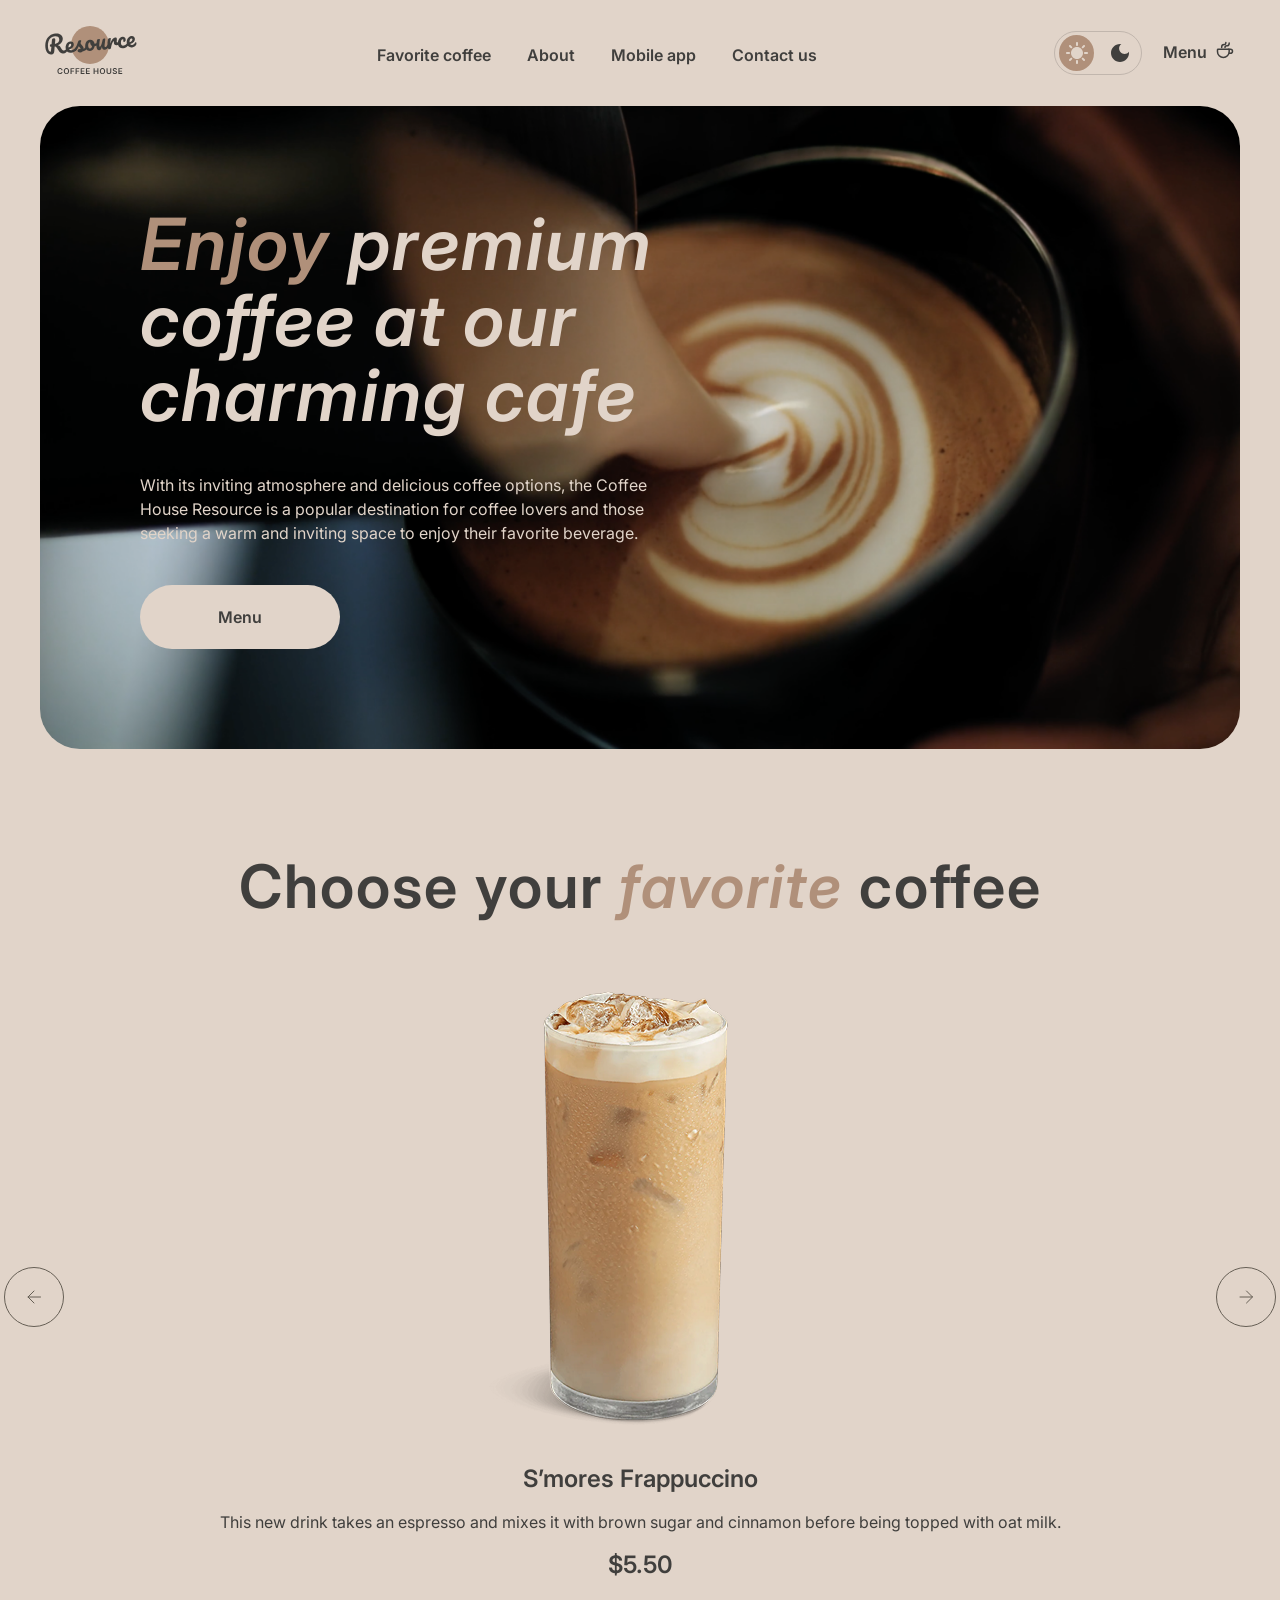
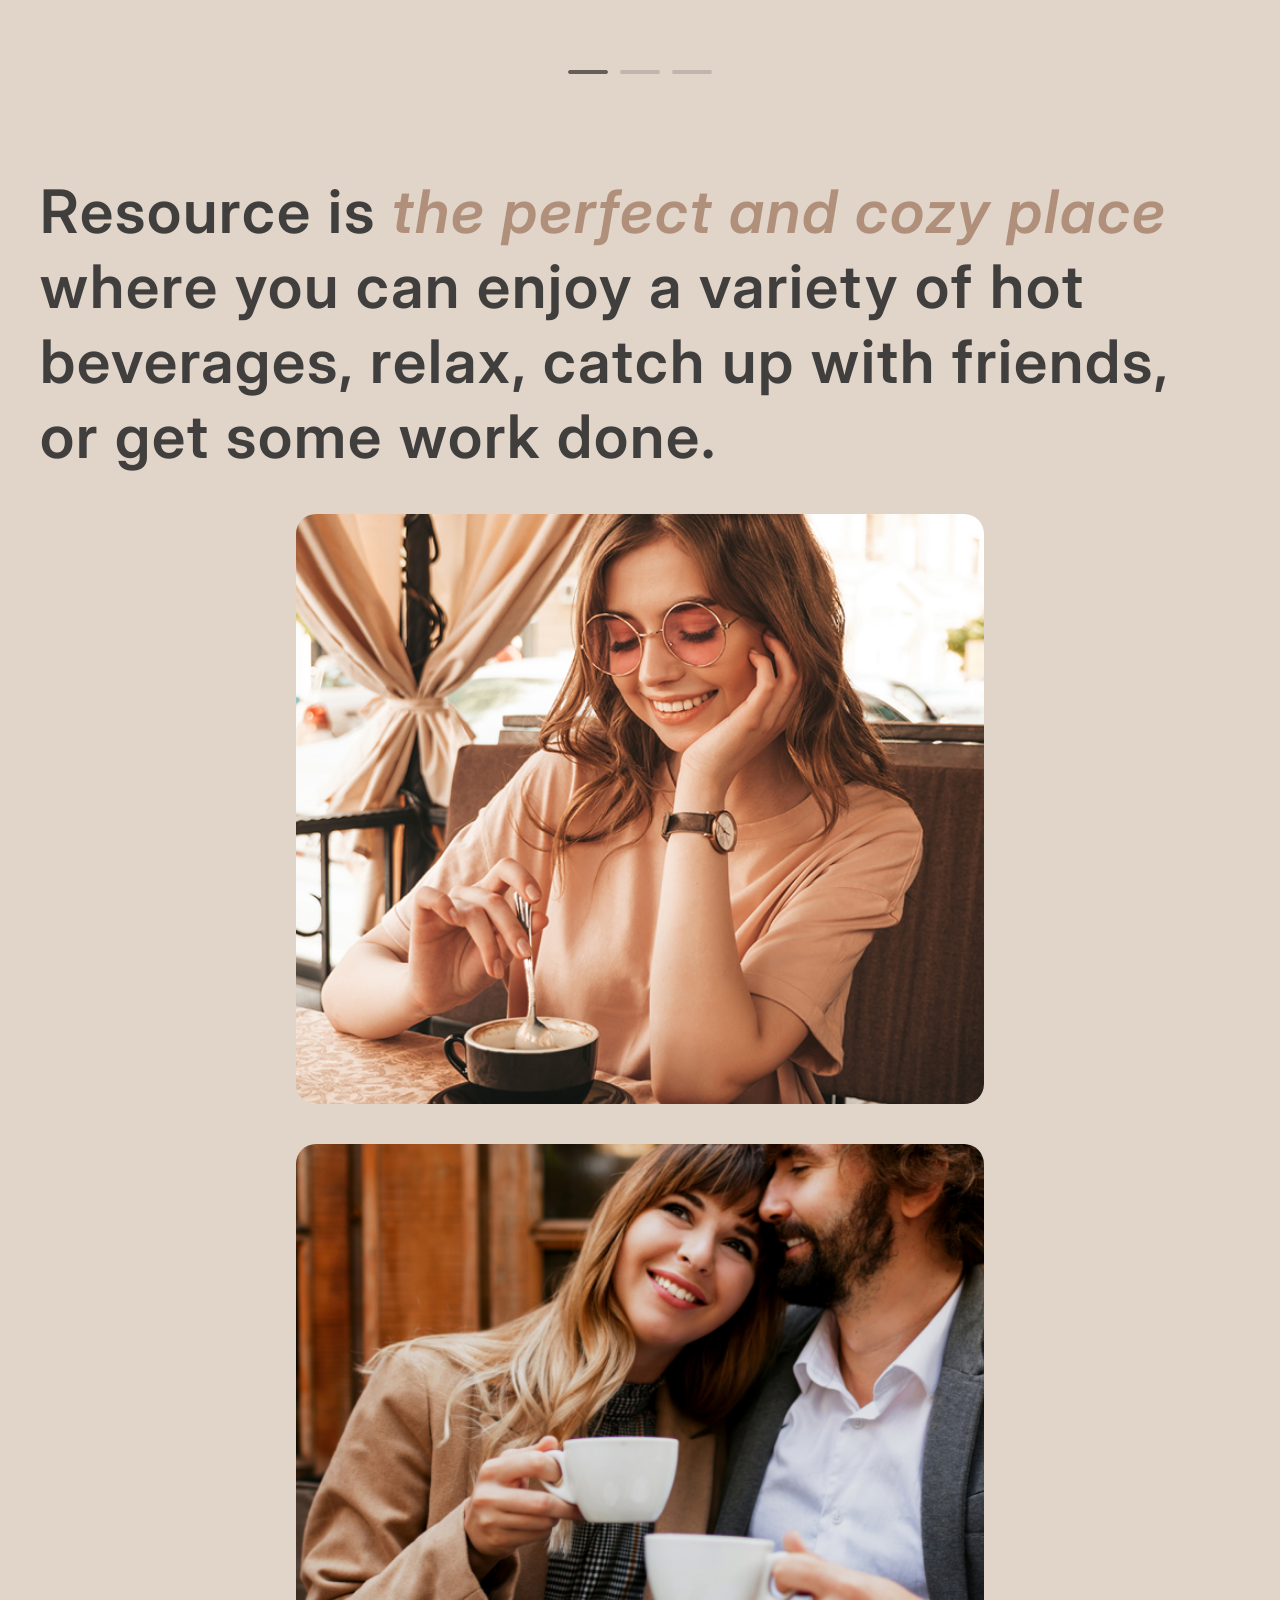
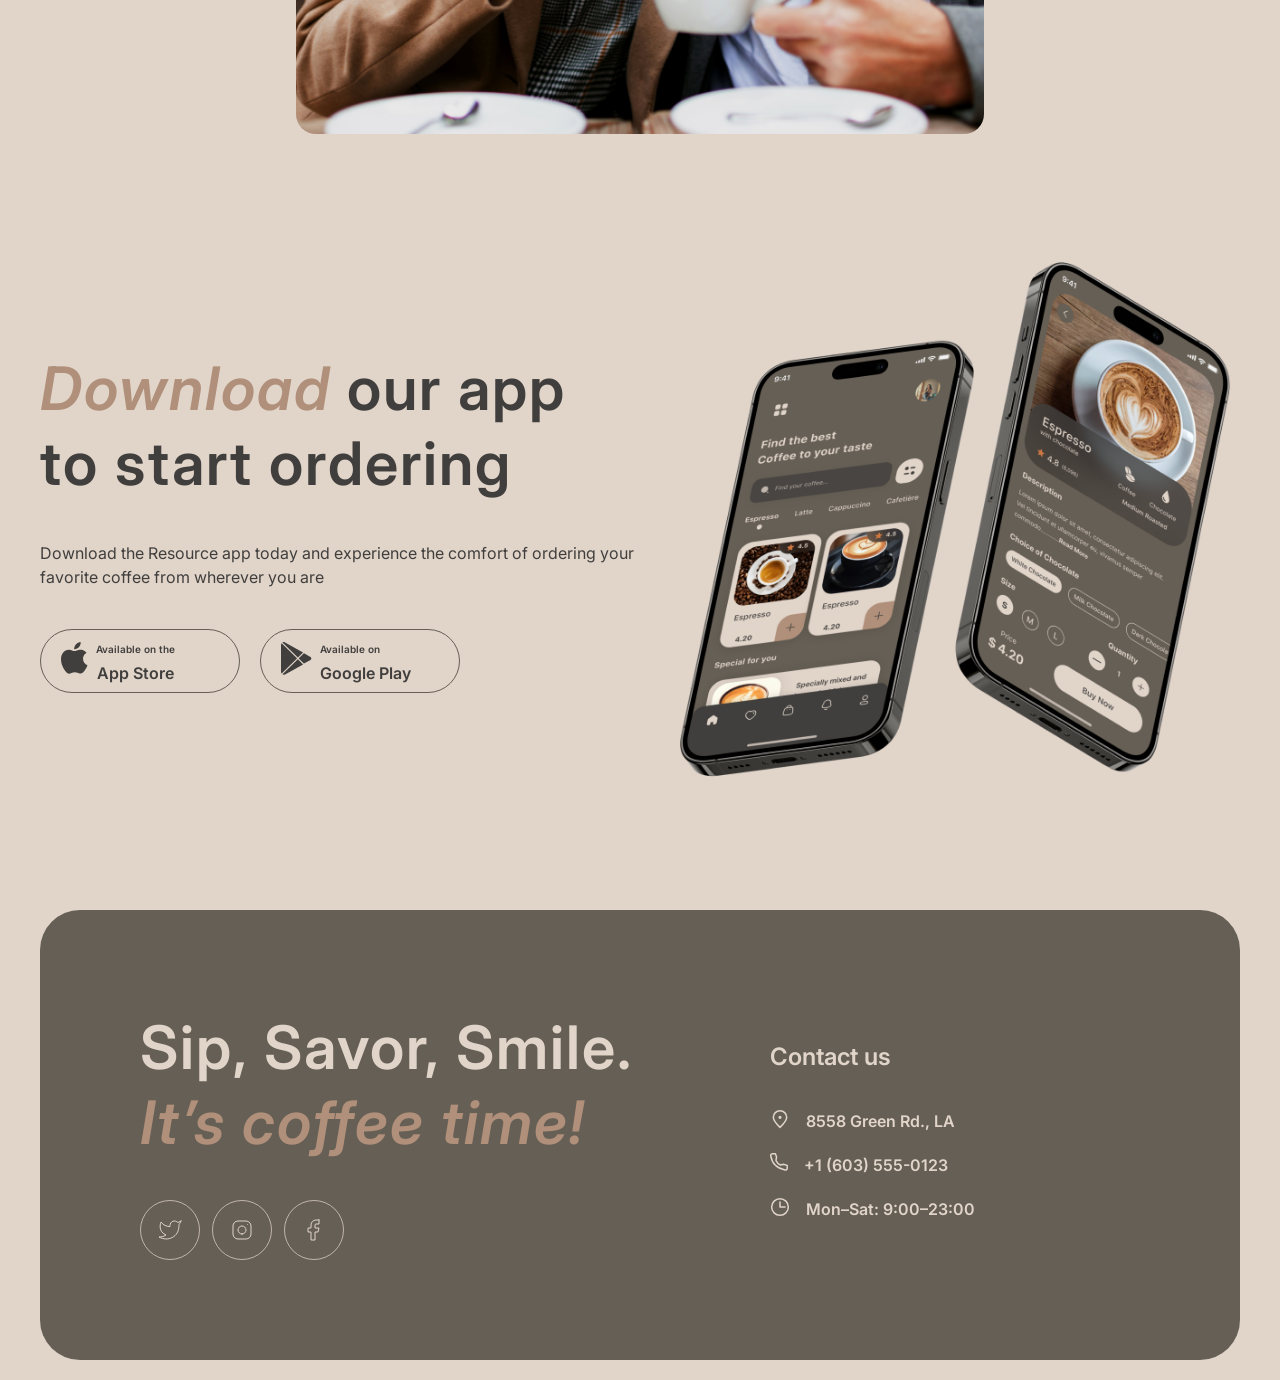
==== commit b31923c6: "feat: add slider" ====
--- a/index.html
+++ b/index.html
@@ -189,7 +189,7 @@
           </div>
         </div>
 
-        <div class="burger-menu active">
+        <div class="burger-menu">
           <ul class="burger-menu-list">
             <li class="burger-item">
               <a href="#favorite" class="burger-link">Favorite coffee</a>
@@ -208,8 +208,8 @@
             <p>Menu</p>
             <svg
               class="menu-icon"
-              width="20"
-              height="20"
+              width="40"
+              height="40"
               viewBox="0 0 20 20"
               fill="none"
               xmlns="http://www.w3.org/2000/svg">
@@ -311,22 +311,52 @@
                   stroke-linejoin="round" />
               </svg>
             </div>
-            <ul class="slider-list">
-              <li class="slider-item">
-                <img
-                  src="./assets/images/coffee-slider-1.png"
-                  alt=""
-                  class="slider-image" />
-                <div class="slider-content">
-                  <p class="slider-content_title">S’mores Frappuccino</p>
-                  <p class="slider-content_description">
-                    This new drink takes an espresso and mixes it with brown
-                    sugar and cinnamon before being topped with oat milk.
-                  </p>
-                  <p class="slider-content_price">$5.50</p>
-                </div>
-              </li>
-            </ul>
+            <div class="slider-wrapper">
+              <ul class="slider-list">
+                <li class="slider-item">
+                  <img
+                    src="./assets/images/coffee-slider-1.png"
+                    alt=""
+                    class="slider-image" />
+                  <div class="slider-content">
+                    <p class="slider-content_title">S’mores Frappuccino</p>
+                    <p class="slider-content_description">
+                      This new drink takes an espresso and mixes it with brown
+                      sugar and cinnamon before being topped with oat milk.
+                    </p>
+                    <p class="slider-content_price">$5.50</p>
+                  </div>
+                </li>
+                <li class="slider-item">
+                  <img
+                    src="./assets/images/coffee-slider-2.png"
+                    alt=""
+                    class="slider-image" />
+                  <div class="slider-content">
+                    <p class="slider-content_title">S’mores Frappuccino</p>
+                    <p class="slider-content_description">
+                      This new drink takes an espresso and mixes it with brown
+                      sugar and cinnamon before being topped with oat milk.
+                    </p>
+                    <p class="slider-content_price">$5.50</p>
+                  </div>
+                </li>
+                <li class="slider-item">
+                  <img
+                    src="./assets/images/coffee-slider-3.png"
+                    alt=""
+                    class="slider-image" />
+                  <div class="slider-content">
+                    <p class="slider-content_title">S’mores Frappuccino</p>
+                    <p class="slider-content_description">
+                      This new drink takes an espresso and mixes it with brown
+                      sugar and cinnamon before being topped with oat milk.
+                    </p>
+                    <p class="slider-content_price">$5.50</p>
+                  </div>
+                </li>
+              </ul>
+            </div>
             <div class="slider-button slider-button_right">
               <svg
                 width="24"
@@ -343,9 +373,9 @@
             </div>
           </div>
           <div class="slider-controls">
-            <div class="controls-item active"></div>
-            <div class="controls-item"></div>
-            <div class="controls-item"></div>
+            <div class="controls-item active" data-index="0"></div>
+            <div class="controls-item" data-index="1"></div>
+            <div class="controls-item" data-index="2"></div>
           </div>
         </section>
         <section class="about" id="about">
@@ -590,6 +620,6 @@
         </div>
       </footer>
     </div>
-    <script src="index.js"></script>
+    <script src="index.js" type="module"></script>
   </body>
 </html>
--- a/style.css
+++ b/style.css
@@ -48,6 +48,7 @@
 html {
   scroll-behavior: smooth;
 }
+
 body {
   background-color: var(--background-page);
   min-height: 100vh;
@@ -59,6 +60,7 @@
   font-size: 16px;
   line-height: 150%;
   color: var(--text-primary);
+  overflow-x: hidden;
 }
 li {
   list-style: none;
@@ -167,6 +169,7 @@
   width: 44px;
   height: 44px;
 }
+
 .burger-line {
   width: 18px;
   height: 2px;
@@ -174,6 +177,9 @@
 }
 
 .burger-menu {
+  display: flex;
+  flex-direction: column;
+  gap: 100px;
   width: 100%;
   height: 100vh;
   display: flex;
@@ -186,10 +192,9 @@
   background: var(--background-page);
   z-index: 10;
 }
-.burger-menu {
-  display: flex;
-  flex-direction: column;
-  gap: 100px;
+
+.burger-menu.active {
+  right: 0;
 }
 .burger-menu-list {
   display: flex;
@@ -204,6 +209,12 @@
   color: var(--text-primary);
   text-decoration: none;
 }
+
+.butger-menu-link {
+  display: flex;
+  gap: 16px;
+}
+
 .main {
   display: flex;
   flex-direction: column;
@@ -296,7 +307,6 @@
   display: flex;
   align-items: center;
   justify-content: space-between;
-  width: 100%;
 }
 .slider-button {
   display: flex;
@@ -313,13 +323,27 @@
   stroke: var(--border-inverse);
   transition: 0.5s ease-out;
 }
-
+.slider-wrapper {
+  overflow: hidden;
+  width: 1152px;
+}
+.slider-list {
+  display: flex;
+  width: 100%;
+  height: 100%;
+  transition: transform 0.4s ease-in-out;
+}
 .slider-item {
-  display: flex;
-  flex-direction: column;
+  min-width: 100%;
+  height: 100%;
+  display: flex;
+  flex-direction: column;
+  align-items: center;
+  justify-content: center;
   gap: 20px;
-  max-width: 480px;
-}
+  width: 1152px;
+}
+
 .slider-content {
   display: flex;
   flex-direction: column;
@@ -550,6 +574,8 @@
   padding: 8px 16px 8px 8px;
   cursor: pointer;
   transition: 0.5s ease-out;
+  text-transform: capitalize;
+  pointer-events: auto;
 }
 
 .tab-icon {
@@ -564,12 +590,13 @@
 }
 
 .tab-item.active {
+  pointer-events: none;
   background: var(--background-container);
   border: 1px solid var(--background-container);
   color: var(--text-inverse);
-  pointer-events: none;
   .tab-icon {
     background: var(--text-inverse);
+    color: var(--text-primary);
   }
 }
 
@@ -639,6 +666,70 @@
 }
 .menu-button svg path {
   stroke: var(--border-inverse);
+}
+.modal-overlay {
+  position: fixed;
+  left: 0;
+  top: 0;
+  right: 0;
+  bottom: 0;
+  width: 100%;
+  height: 100%;
+  display: flex;
+  align-items: center;
+  justify-content: center;
+  background: var(--background-overlay);
+  z-index: 11;
+}
+.modal {
+  position: relative;
+  display: flex;
+  gap: 20px;
+  border-radius: 40px;
+  padding: 16px;
+  max-width: 800px;
+  width: 100%;
+  background: var(--background-modal);
+}
+.modal-image-box {
+  display: flex;
+  flex-shrink: 0;
+  border-radius: 40px;
+  width: 310px;
+  height: 310px;
+  overflow: hidden;
+}
+.modal-item-descr {
+  display: flex;
+  flex-direction: column;
+  gap: 20px;
+}
+.size,
+.additives {
+  display: flex;
+  flex-direction: column;
+  gap: 12px;
+}
+.total {
+  display: flex;
+  justify-content: space-between;
+  font-size: 24px;
+}
+.modal-alert {
+  display: flex;
+  gap: 8px;
+  font-size: 10px;
+  line-height: 140%;
+}
+.button-close {
+  border: 1px solid var(--background-container);
+  border-radius: 100px;
+  padding: 10px 78px;
+  text-align: center;
+  cursor: pointer;
+}
+.hidden {
+  display: none;
 }
 @media (max-width: 1420px) {
   .cards-container {
@@ -809,5 +900,6 @@
   }
   .tab-item:hover .tab-icon {
     background: var(--text-inverse);
-  }
-}
+    color: var(--text-primary);
+  }
+}
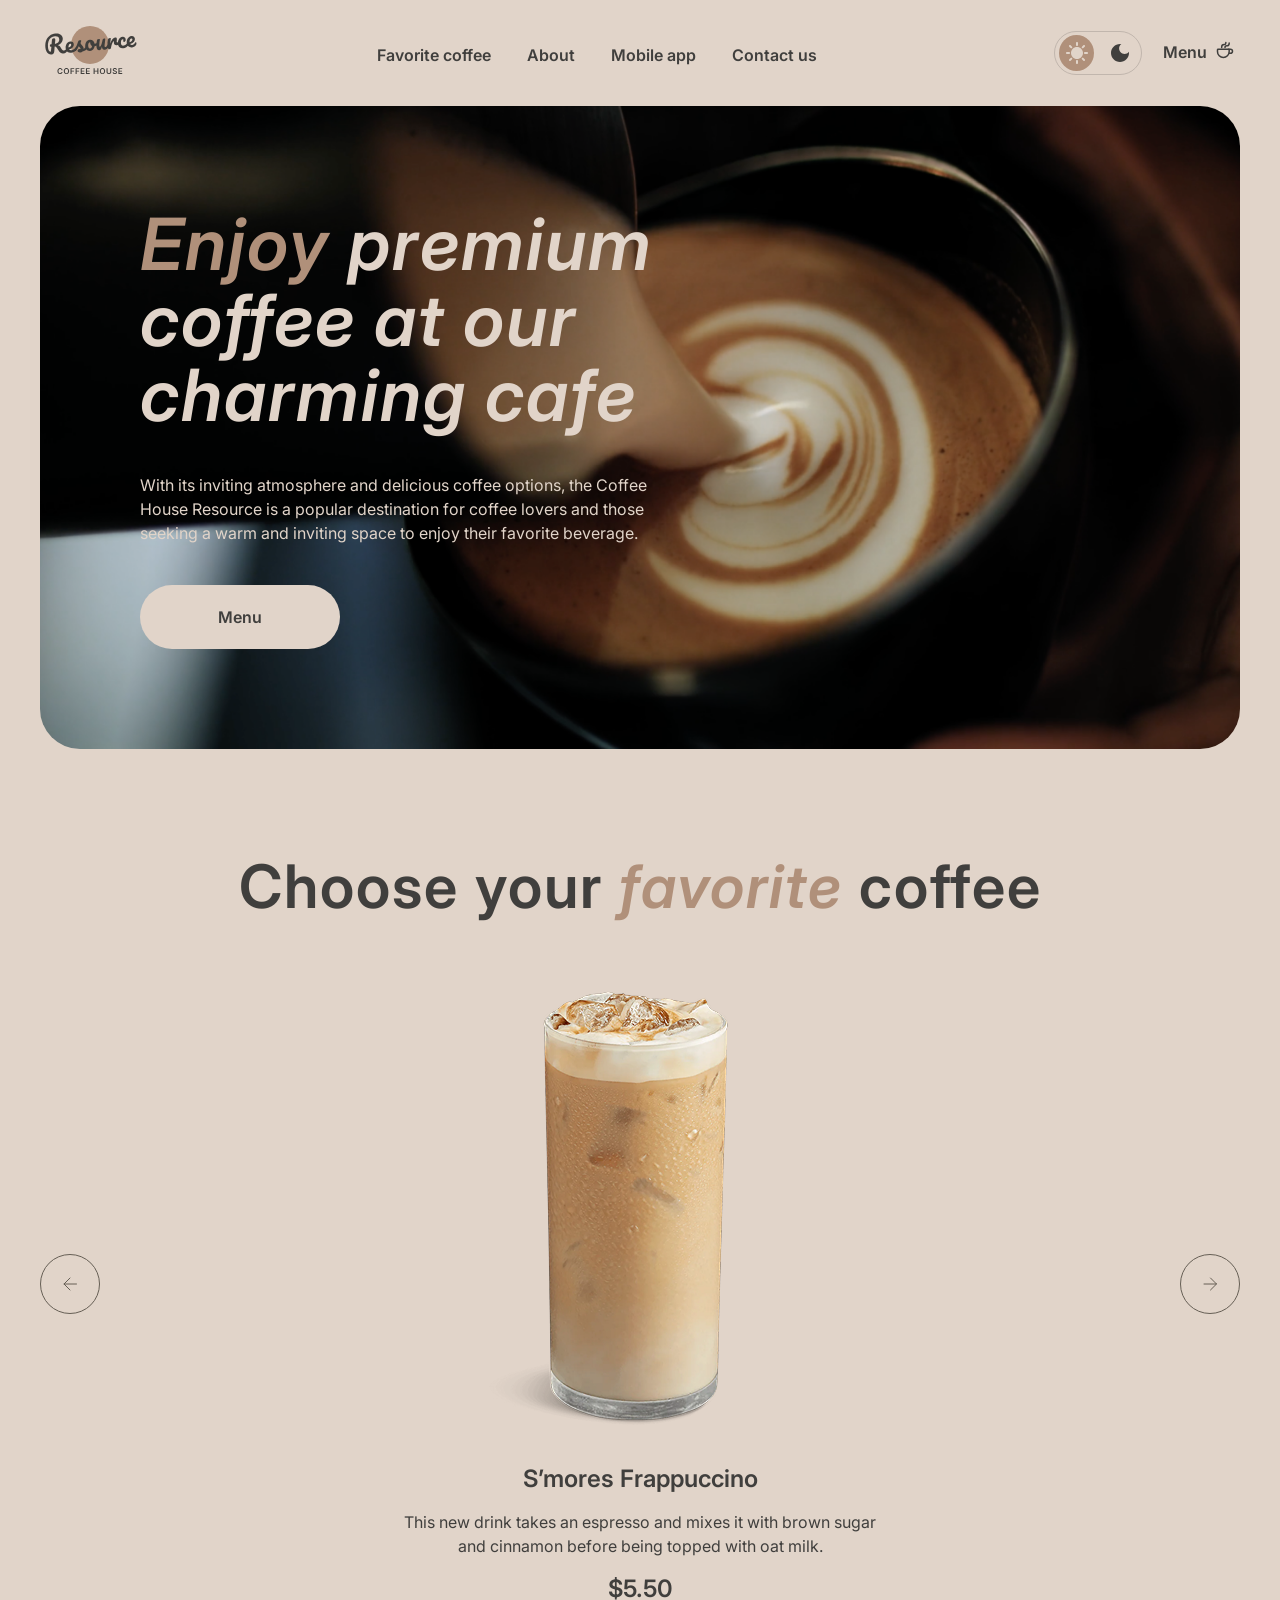
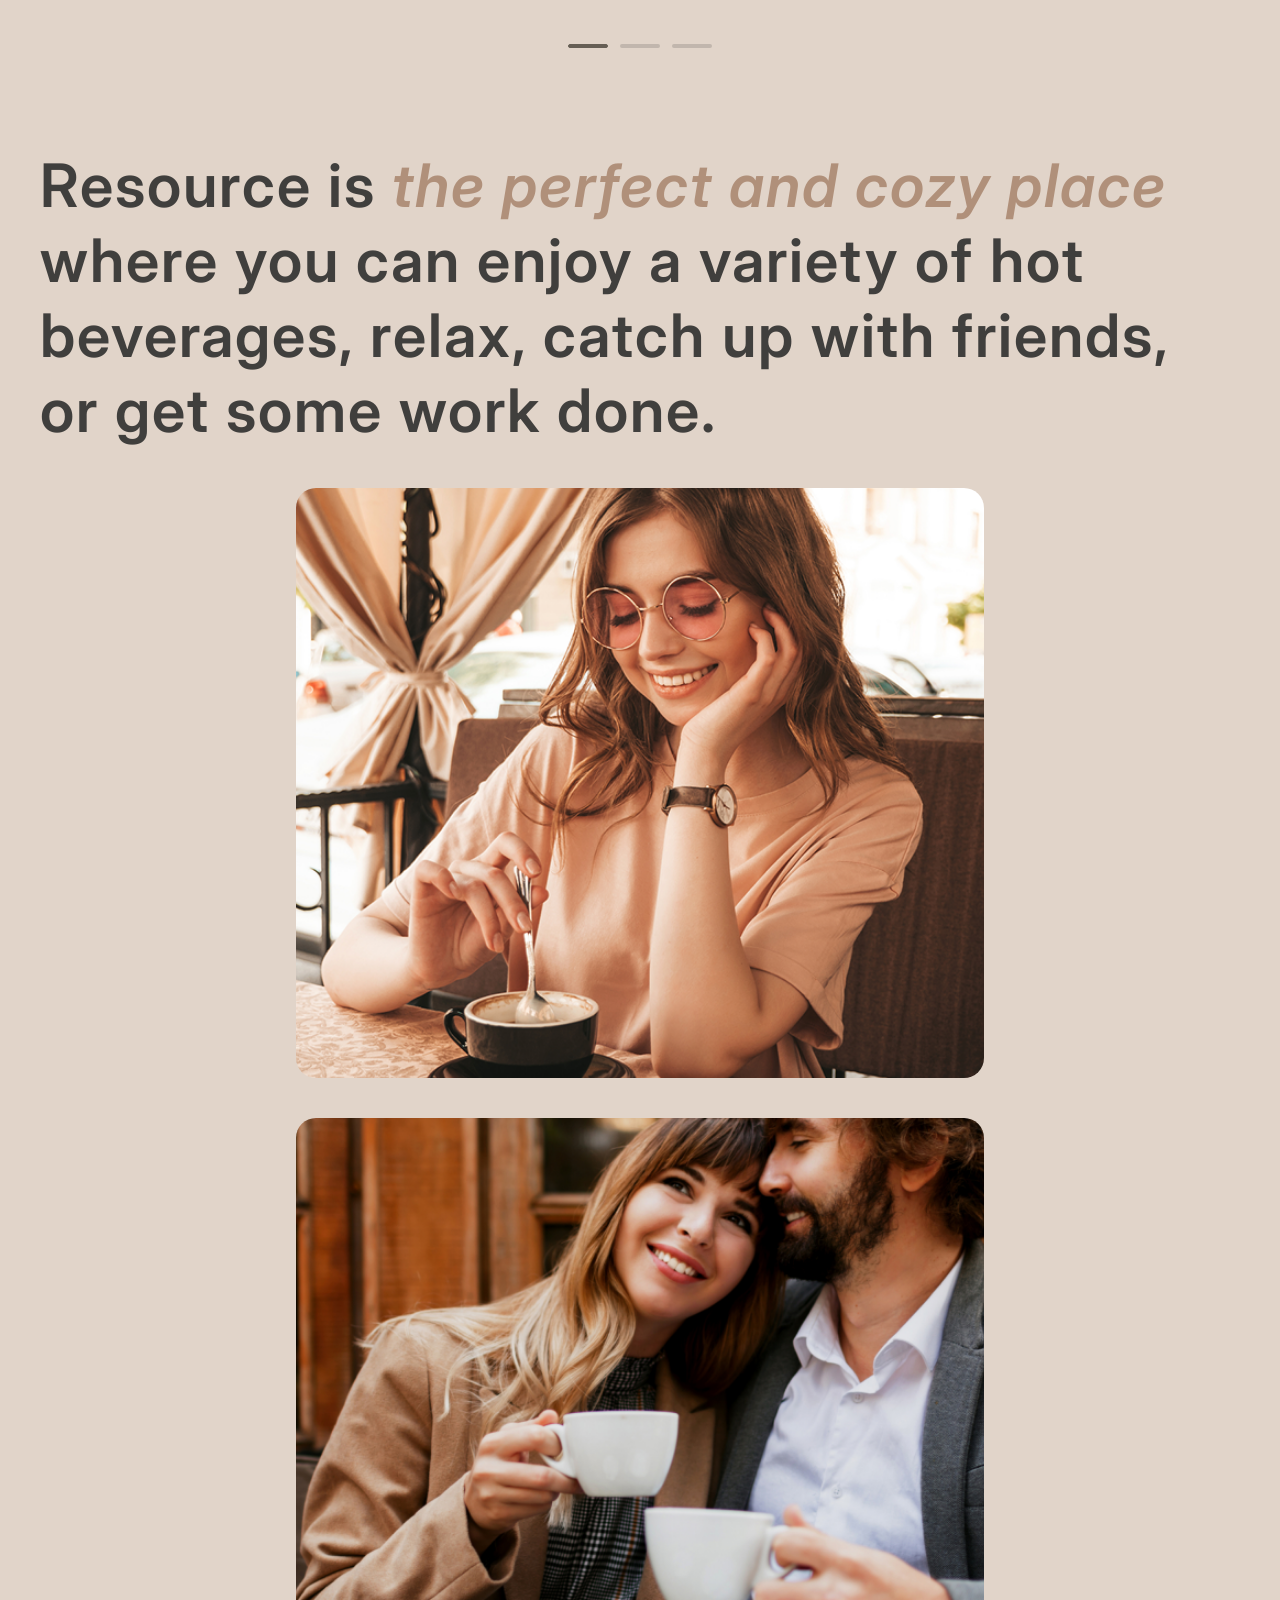
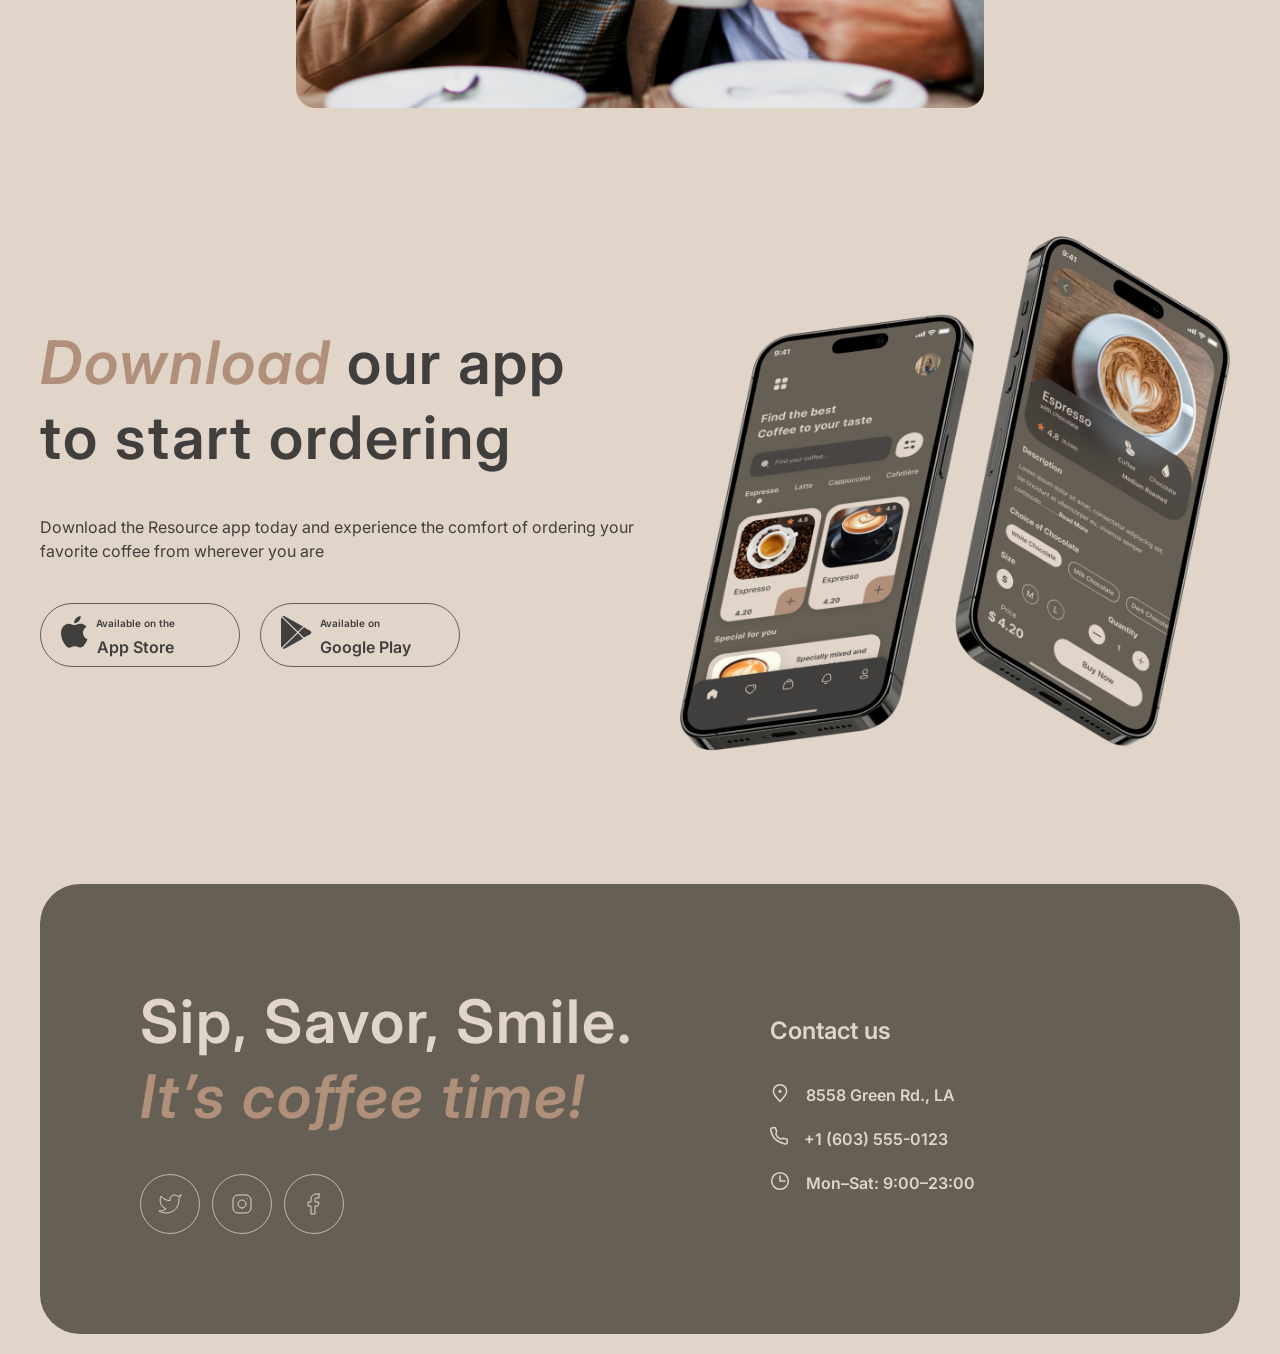
==== commit 40c08575: "feat: add menu-button" ====
--- a/index.html
+++ b/index.html
@@ -620,6 +620,7 @@
         </div>
       </footer>
     </div>
+    <script src="main.js" type="module"></script>
     <script src="index.js" type="module"></script>
   </body>
 </html>
--- a/style.css
+++ b/style.css
@@ -306,7 +306,9 @@
 .slider {
   display: flex;
   align-items: center;
-  justify-content: space-between;
+  gap: 20px;
+  max-width: 1360px;
+  width: 100%;
 }
 .slider-button {
   display: flex;
@@ -325,31 +327,30 @@
 }
 .slider-wrapper {
   overflow: hidden;
-  width: 1152px;
+  flex: 1;
 }
 .slider-list {
   display: flex;
-  width: 100%;
-  height: 100%;
   transition: transform 0.4s ease-in-out;
 }
 .slider-item {
-  min-width: 100%;
-  height: 100%;
+  flex: 0 0 100%;
   display: flex;
   flex-direction: column;
   align-items: center;
   justify-content: center;
   gap: 20px;
-  width: 1152px;
-}
-
+}
+.slider-image {
+  width: 480px;
+}
 .slider-content {
   display: flex;
   flex-direction: column;
   align-items: center;
   gap: 16px;
   text-align: center;
+  max-width: 480px;
 }
 
 .slider-content_title,
@@ -778,13 +779,14 @@
   }
 }
 @media (max-width: 800px) {
-  .menu-item:nth-last-child(-n + 4) {
+  .menu-item:nth-child(n + 5) {
     display: none;
   }
   .menu-button {
     display: flex;
   }
 }
+
 @media (max-width: 700px) {
   .slider {
     width: auto;
